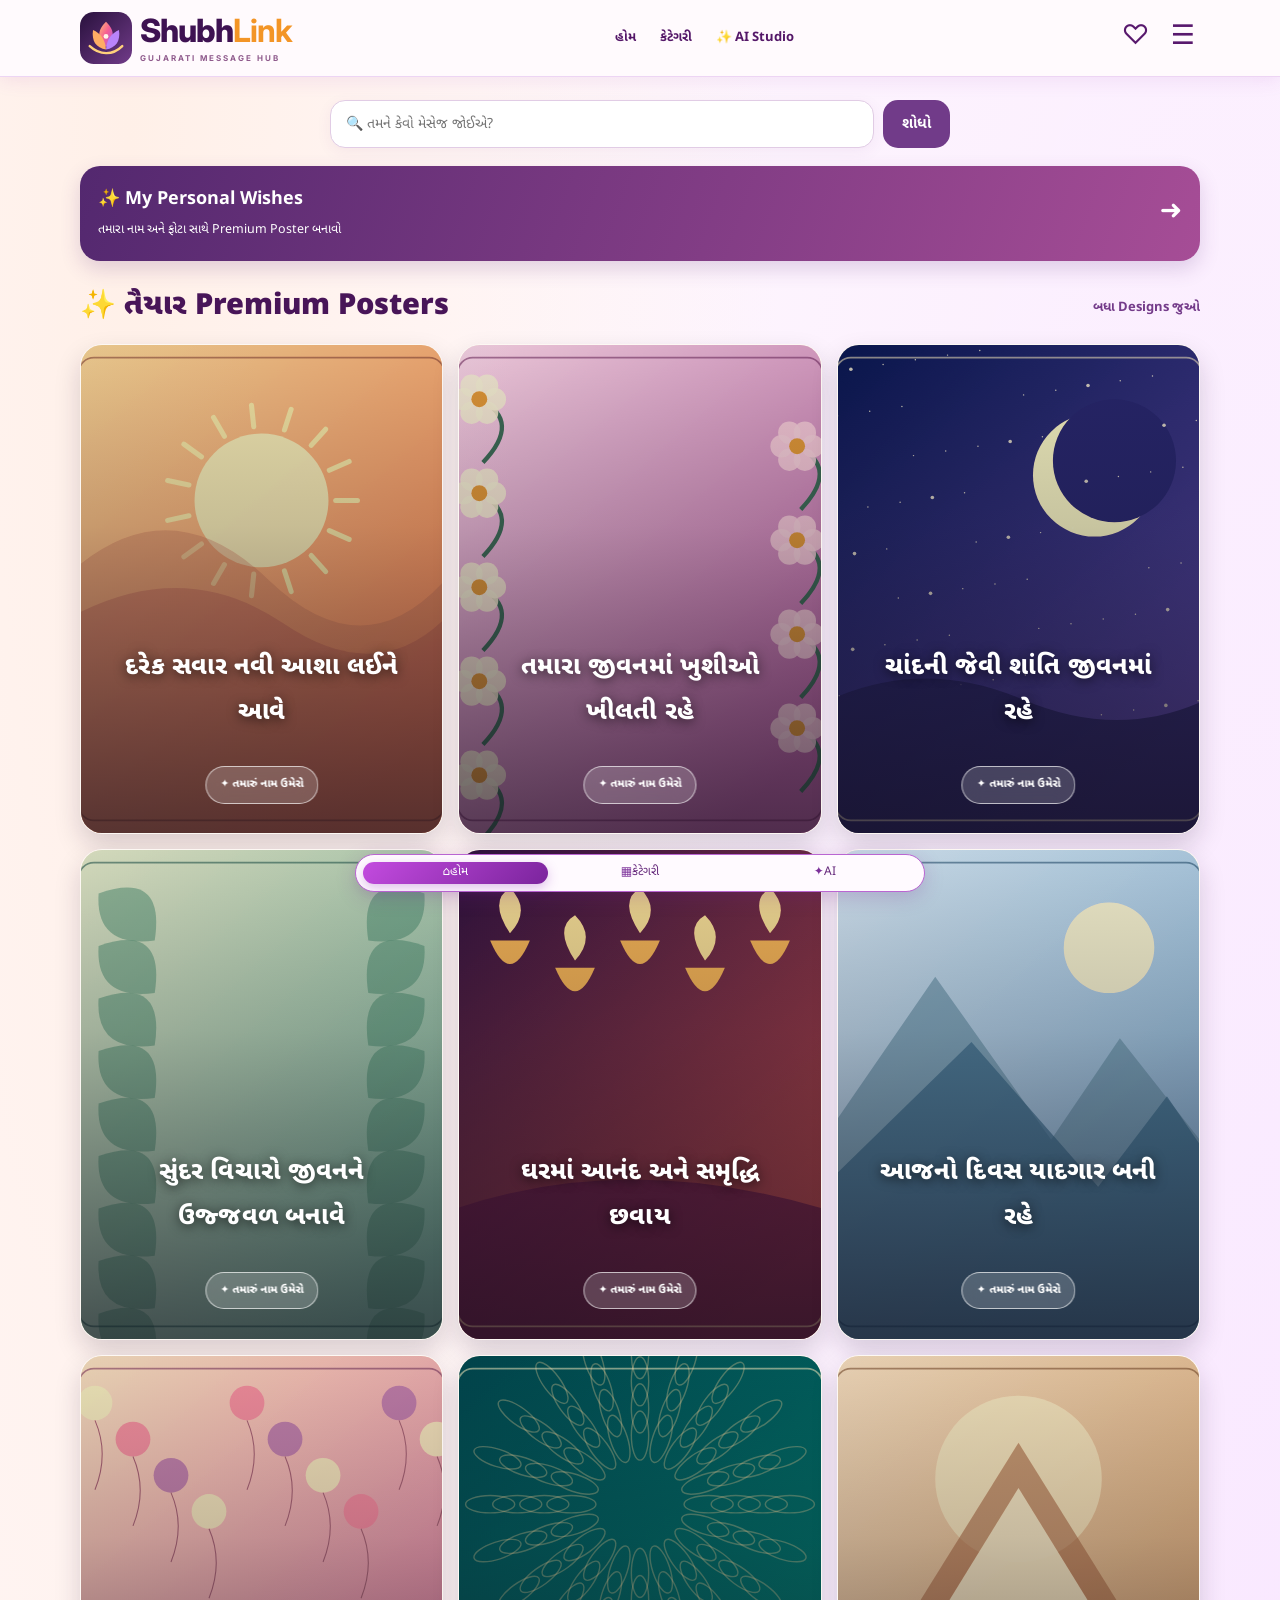
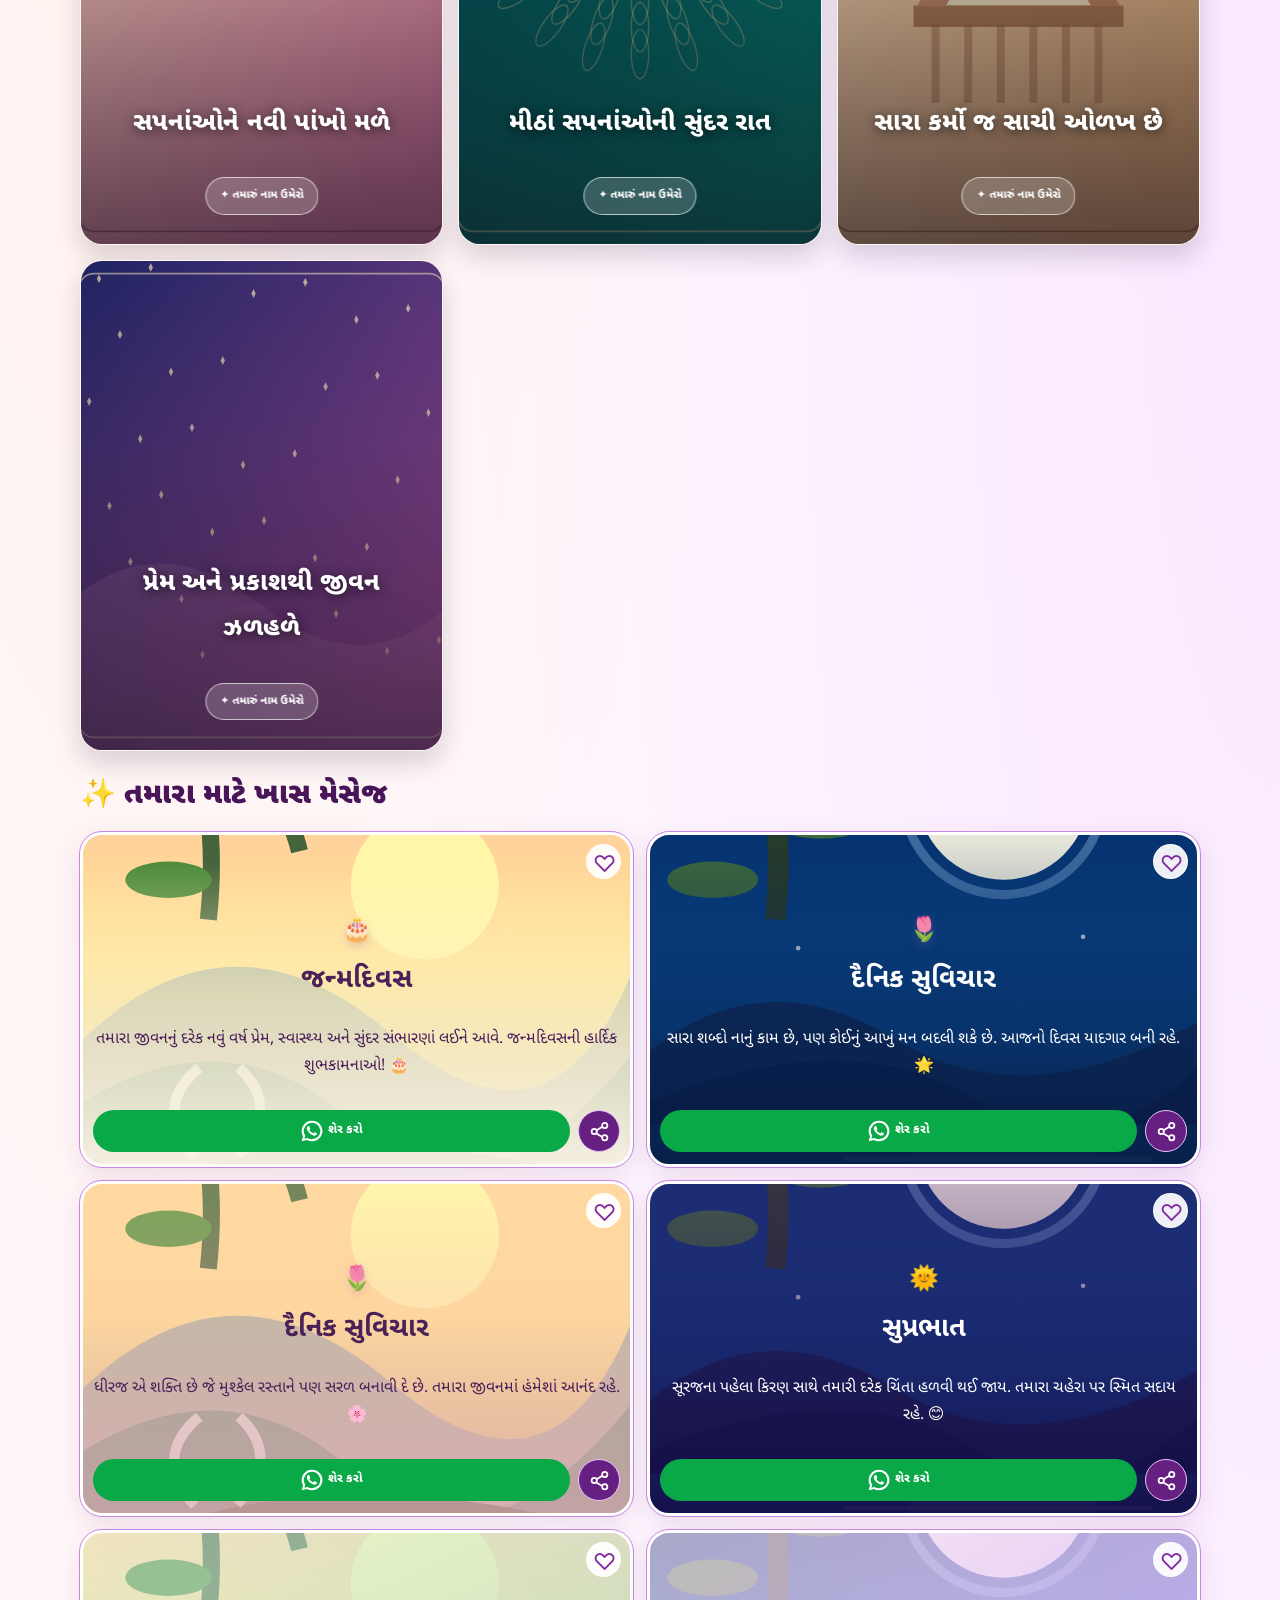
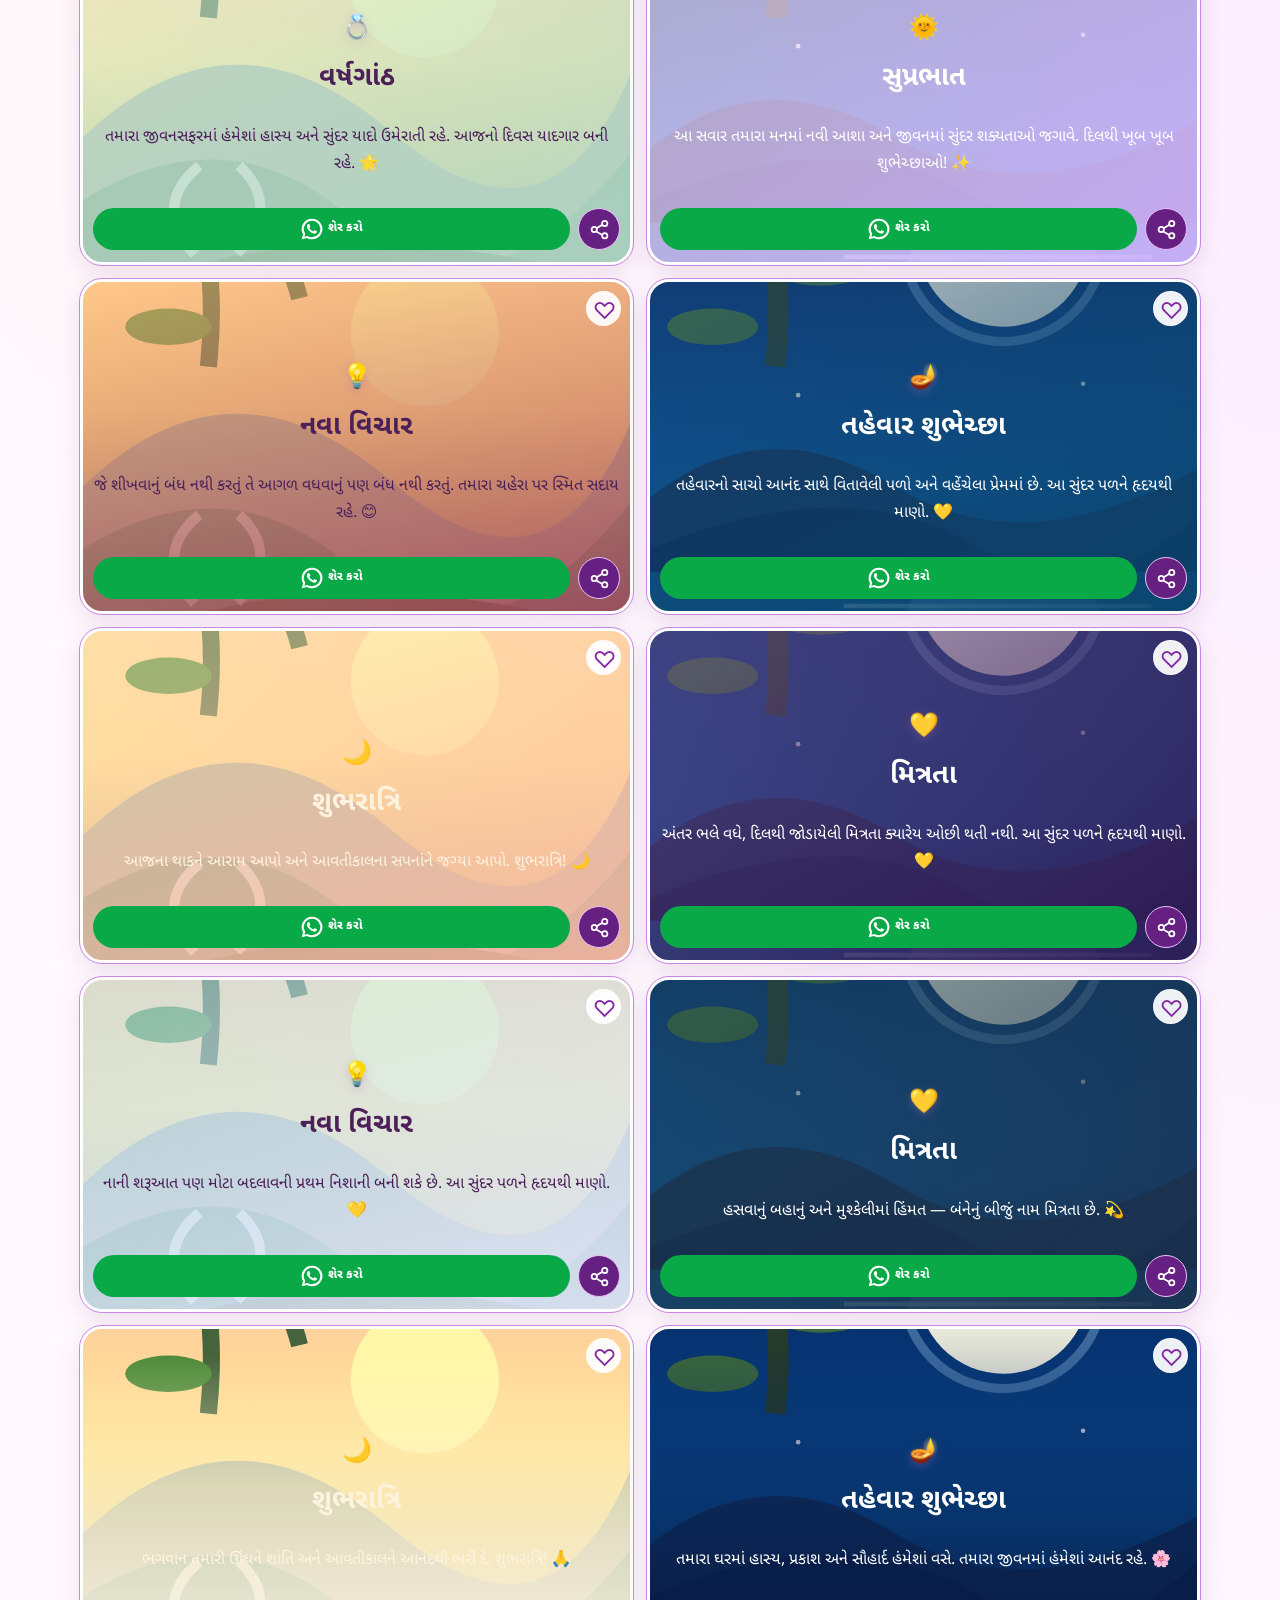
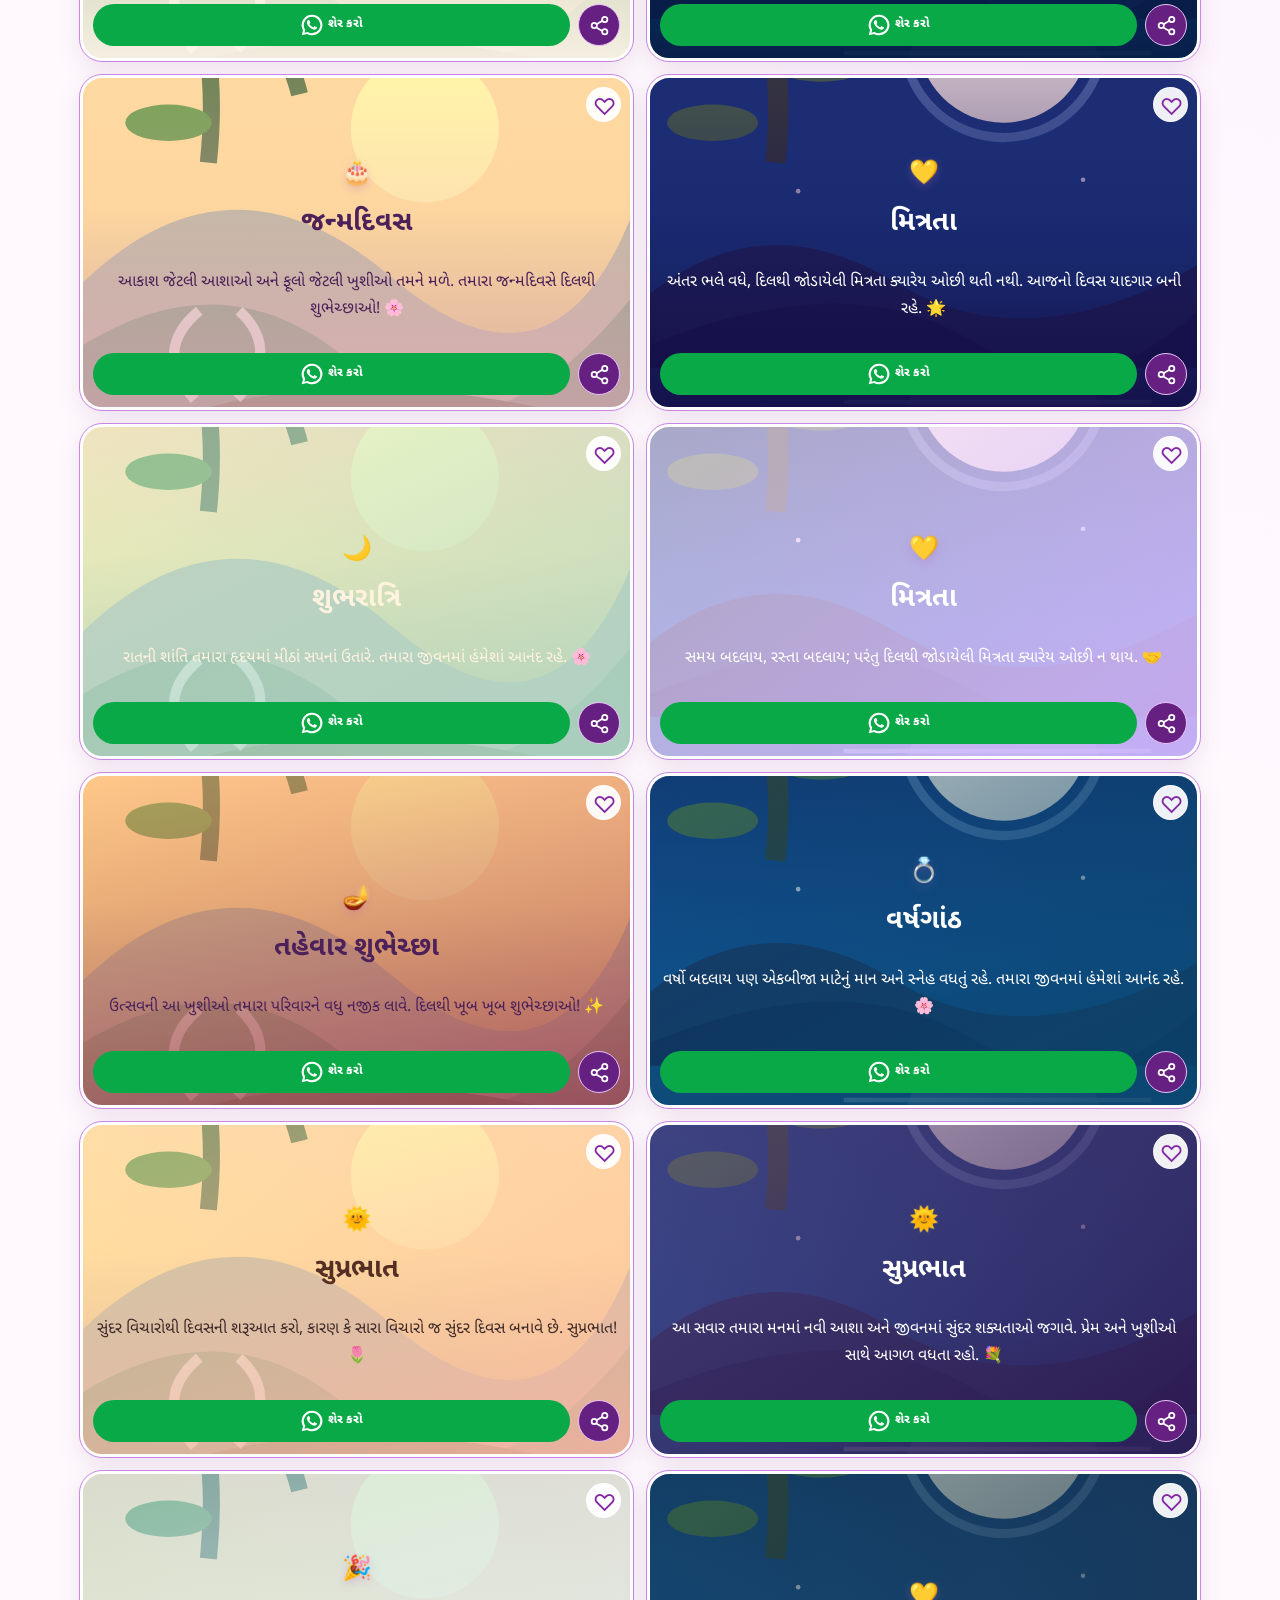
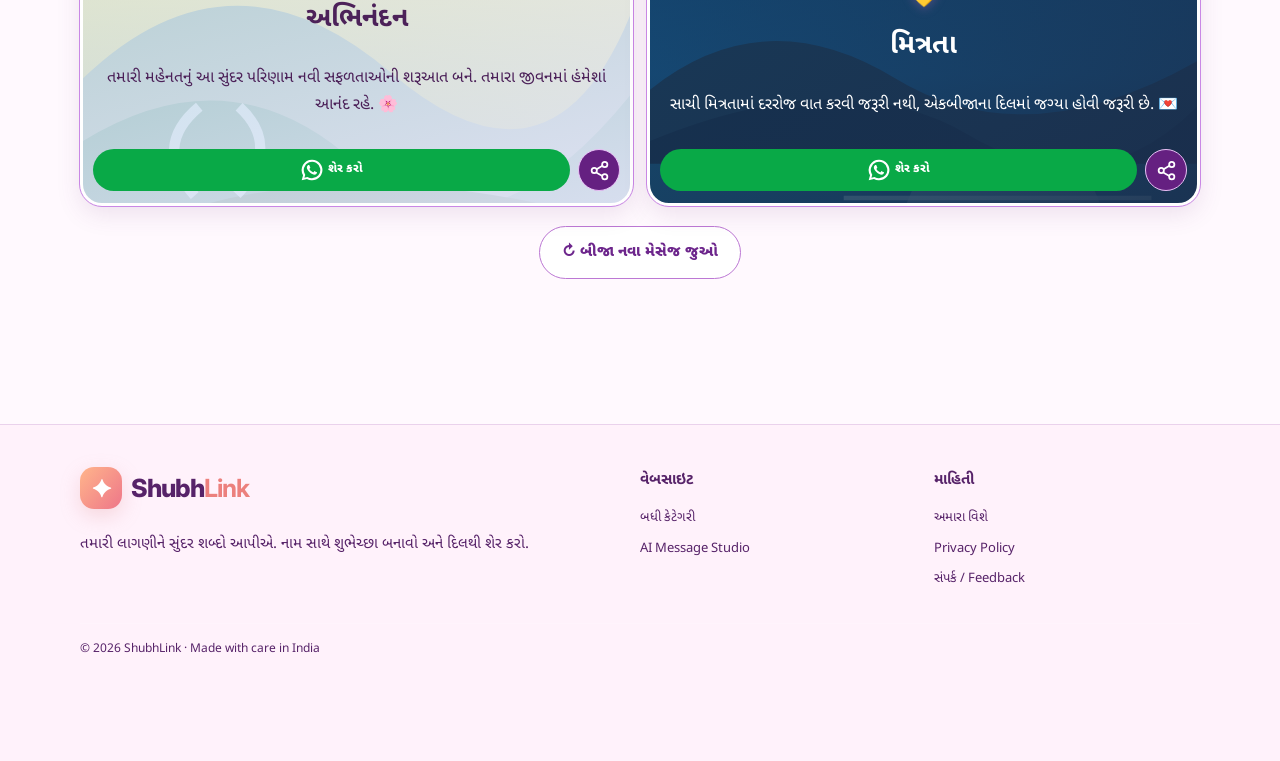
==== index.html @ ecb96e59 "Publish premium gallery and poster typography redesign" ====
<!doctype html><html lang="gu"><head><meta charset="UTF-8"><meta name="viewport" content="width=device-width,initial-scale=1"><meta name="theme-color" content="#fffaff"><meta name="description" content="ShubhLink પર ગુજરાતી Birthday Wishes, Good Morning Messages, Daily Suvichar અને Friendship Wishes તમારા નામ સાથે મફતમાં બનાવો અને WhatsApp પર શેર કરો."><link rel="icon" href="icon.svg"><link rel="stylesheet" href="site.css"><link rel="stylesheet" href="share.css"><link rel="stylesheet" href="smart.css"><link rel="preconnect" href="https://fonts.googleapis.com"><link rel="preconnect" href="https://fonts.gstatic.com" crossorigin><link href="https://fonts.googleapis.com/css2?family=Noto+Sans+Gujarati:wght@400;500;600;700;800&family=Inter:wght@400;500;600;700;800;900&display=swap" rel="stylesheet"><script async src="https://pagead2.googlesyndication.com/pagead/js/adsbygoogle.js?client=ca-pub-5145666671514627" crossorigin="anonymous"></script><link rel="canonical" href="https://shubhlink.github.io/"><meta name="robots" content="index,follow"><title>ShubhLink – WhatsApp Birthday Wishes, Good Morning & Suvichar | ગુજરાતી</title><meta name="google-site-verification" content="qSlOekyk8RHYnuVXNjIYCXaRVm3rEDSoJU6ekMGInhE" /><link rel="stylesheet" href="panchang.css"><link rel="stylesheet" href="unified.css?v=15"><link rel="manifest" href="manifest.webmanifest"><meta name="mobile-web-app-capable" content="yes"><meta name="apple-mobile-web-app-capable" content="yes"><link rel="stylesheet" href="home-search.css?v=1"><link rel="stylesheet" href="ready-posters.css?v=3"></head><body><header class="sitehead"><div class="shell headwrap"><a class="brand" href="index.html"><span class="logomark">✦</span><span>Shubh<b>Link</b></span></a><nav class="desktopnav"><a class="on" href="index.html">હોમ</a><a  href="categories.html">કેટેગરી</a><a href="ai.html">✨ AI Studio</a></nav><a class="topbutton" href="ai.html">✨ AI Studio</a></div></header><main class="reference-home">


<section class="shell home-message-search" aria-label="મેસેજ શોધો"><form action="search.html" method="get" role="search"><input name="q" type="search" required maxlength="100" aria-label="કોઈપણ વિષયનો મેસેજ શોધો" placeholder="🔍 તમને કેવો મેસેજ જોઈએ?"><button type="submit">શોધો</button></form></section>
<section class="shell" style="padding-top:18px"><a href="poster-maker.html" style="display:flex;align-items:center;justify-content:space-between;gap:12px;padding:18px;border-radius:20px;background:linear-gradient(110deg,#53286f,#a64d96);color:#fff;text-decoration:none;box-shadow:0 8px 20px #62317d30"><span><strong style="display:block;font-size:18px">✨ My Personal Wishes</strong><small>તમારા નામ અને ફોટા સાથે Premium Poster બનાવો</small></span><span style="font-size:27px">➜</span></a></section><section class="shell ready-posters"><div class="sectionhead"><h2>✨ તૈયાર Premium Posters</h2><a href="poster-maker.html">બધા Designs જુઓ</a></div><div class="ready-poster-grid" id="readyPosterGrid"></div></section><section class="shell section reference-featured"><div class="sectionhead"><h2>✨ તમારા માટે ખાસ મેસેજ</h2></div><div class="wishgrid" id="referenceCards"></div><button class="refresh-wishes" id="refreshHomeWishes" type="button">↻ બીજા નવા મેસેજ જુઓ</button></section>

<script src="name-tools.js"></script><script src="share.js?v=2"></script><script src="data.js"></script><script src="daily-loader.js?v=2"></script><script src="backend-config.js"></script><script src="vendor/astronomy.browser.min.js"></script><script src="calendar.js"></script><script src="panchang.js"></script><script src="fresh.js"></script><script src="site.js"></script><script src="calendar-ui.js"></script></main><footer class="sitefoot"><div class="shell footgrid"><div><a class="brand" href="index.html"><span class="logomark">✦</span><span>Shubh<b>Link</b></span></a><p>તમારી લાગણીને સુંદર શબ્દો આપીએ. નામ સાથે શુભેચ્છા બનાવો અને દિલથી શેર કરો.</p></div><div><h4>વેબસાઇટ</h4><a href="categories.html">બધી કેટેગરી</a><a href="ai.html">AI Message Studio</a></div><div><h4>માહિતી</h4><a href="about.html">અમારા વિશે</a><a href="privacy.html">Privacy Policy</a><a href="contact.html">સંપર્ક / Feedback</a></div></div><div class="shell copyright">© 2026 ShubhLink · Made with care in India</div></footer><nav class="mobilebottom" aria-label="મુખ્ય મેનુ"><a href="index.html"><span>⌂</span>હોમ</a><a href="categories.html"><span>▦</span>કેટેગરી</a><a href="ai.html"><span>✦</span>AI</a></nav><script src="poster-art.js?v=1"></script><script src="poster-photos.js?v=2"></script><script src="ready-posters.js?v=5"></script><script src="reference-home.js?v=16"></script><script src="pwa.js?v=2"></script></body></html>
---- site.css ----
:root{--ink:#282235;--muted:#70697a;--line:#eee5e6;--rose:#ff9b87;--purple:#322440;--bg:#fffaf8}
*{box-sizing:border-box}
html{scroll-behavior:smooth}
body{margin:0;background:var(--bg);color:var(--ink);font:15px/1.8 'Noto Sans Gujarati','Inter',system-ui,sans-serif}
a{color:inherit;text-decoration:none}button,input,textarea,select{font:inherit}button{cursor:pointer}
.shell{width:min(1120px,calc(100% - 40px));margin:0 auto}
.sitehead{background:#fff;position:sticky;top:0;z-index:20;border-bottom:1px solid var(--line);box-shadow:0 4px 20px #22132608}
.headwrap{display:flex;align-items:center;justify-content:space-between;min-height:78px;gap:24px}
.brand{display:inline-flex;align-items:center;gap:9px;font:800 25px 'Inter',sans-serif;letter-spacing:-1px}
.brand b{color:#ec807d}
.logomark{width:42px;height:42px;display:grid;place-items:center;border-radius:14px;background:linear-gradient(130deg,#ffb58b,#ee7689);color:white;font-size:24px;box-shadow:0 7px 20px #de8b8d44}
.desktopnav{display:flex;align-items:center;justify-content:center;gap:24px;flex:1}
.desktopnav a{font-size:13px;font-weight:700;color:#756b80}
.desktopnav a:hover,.desktopnav a.on{color:#dc6d73}
.topbutton{border-radius:13px;padding:11px 19px;background:#30253c;color:white;font-weight:800;font-size:13px}
.homehero{background:radial-gradient(ellipse at 83% 7%,#87538388,transparent 48%),linear-gradient(125deg,#33223f,#493150 70%,#34243e);color:white;padding:77px 0 90px}
.hero-grid{display:grid;grid-template-columns:1.15fr .85fr;gap:60px;align-items:center}
.eyebrow,.kicker{font:800 12px 'Inter',sans-serif;letter-spacing:1.4px;color:#e6a49c}
.homehero h1{font-size:clamp(34px,4.2vw,59px);line-height:1.48;margin:21px 0;font-weight:900;letter-spacing:-1px}
.homehero h1 em{color:#ffad94;font-style:normal}
.homehero p{max-width:610px;color:#f1e9f2;font-size:16px;line-height:2.15}
.heroactions{display:flex;gap:13px;flex-wrap:wrap;margin:28px 0}
.btn{display:inline-flex;align-items:center;justify-content:center;gap:13px;min-height:46px;border:1px solid transparent;border-radius:15px;padding:13px 22px;font-weight:800;text-align:center}
.btn.primary{background:linear-gradient(120deg,#ffc298,#ff8e87);color:#32233d}
.btn.outline{border-color:#e7dadd;background:#fff;color:#36263e}
.homehero .btn.outline{color:white;background:#ffffff16;border-color:#ffffff66}
.checkline{display:flex;gap:16px;flex-wrap:wrap;font-size:12px;color:#eadfea}
.herocard{background:linear-gradient(145deg,#fff9ed,#f8d4df);color:#4c3b59;border:8px solid #fff3e9;border-radius:28px;padding:32px 25px;max-width:380px;margin:auto;text-align:center;box-shadow:0 25px 70px #20132877;transform:rotate(-3deg)}
.herocard .sun{font-size:64px}.herocard h2{font-size:30px;margin:12px 0}.herocard p{color:#5b455f;font-size:15px;line-height:2}
.cardtop,.cardtag{font:800 11px 'Inter',sans-serif;letter-spacing:1.2px}
.cardtag{color:#ad7076}.floatdot{font-size:32px;color:#ffa79e}
.section{padding:65px 0}.section.compact{padding:24px 0 70px}
.sectionhead{display:flex;align-items:end;justify-content:space-between;gap:18px;margin-bottom:27px}
.sectionhead h2,.smallhero h1{font-size:clamp(24px,3vw,40px);line-height:1.6;margin:8px 0;font-weight:900}
.sectionhead p,.smallhero p{color:var(--muted);margin:0;line-height:2}
.seemore,.backlink{color:#bb5e72;font-weight:800}
.catgrid{display:grid;grid-template-columns:repeat(4,minmax(0,1fr));gap:16px}
.catbox{display:flex;flex-direction:column;position:relative;min-height:176px;padding:24px 19px;background:white;border:1px solid #f2e6e6;border-radius:21px;box-shadow:0 7px 23px #35203609;transition:transform .2s,box-shadow .2s}
.catbox:hover{transform:translateY(-4px);box-shadow:0 10px 27px #5d3b4c16}
.catbox .arrow{position:absolute;right:18px;top:16px;color:#a88a99}
.catemoji{font-size:35px;margin-bottom:13px}.catbox strong{font-size:18px}.catbox small{font-size:12px;color:var(--muted)}
.steps{display:grid;grid-template-columns:repeat(3,minmax(0,1fr));gap:18px}
.steps>div,.quoteCard,.wishitem{background:#fff;border:1px solid var(--line);border-radius:20px;padding:23px;box-shadow:0 5px 20px #32233a09}
.steps h3{font-size:18px;margin:10px 0 5px}.steps p{color:var(--muted);margin:0}
.quoteCard{background:#fff1ec;border-color:#ffe0d8;padding:35px;font-size:20px;line-height:2.1}
.lastcta{text-align:center;background:#362743;color:white;border-radius:26px;padding:46px;margin:30px auto 70px}
.lastcta h2{font-size:28px;margin:0 0 16px}
.smallhero{padding-top:42px;padding-bottom:25px}.smallhero .kicker{display:block;margin:12px 0 4px}.smallhero h1{margin:5px 0 10px}
.wishgrid{display:grid;grid-template-columns:repeat(3,minmax(0,1fr));gap:17px}
.wishitem{display:flex;flex-direction:column;min-height:245px}
.wishtag{font-size:12px;font-weight:800;color:#a35f74}
.wishitem h3{font-size:18px;line-height:1.65;margin:11px 0 7px}
.wishitem p{flex:1;color:#5e586a;font-size:13px;line-height:1.9}
.wishitem a{background:#352741;color:white;border-radius:12px;padding:11px 14px;text-align:center;font-size:13px;font-weight:800}
.filterbar{display:grid;grid-template-columns:1fr 1fr 1.2fr;gap:15px;background:white;border:1px solid var(--line);padding:20px;margin-bottom:25px;border-radius:18px}
.filterbar label,.fields label{display:flex;flex-direction:column;gap:6px;font-weight:800;font-size:13px}
.filterbar input,.filterbar select,.fields input,.fields select,.fields textarea{width:100%;background:#fff;border:1px solid #dfd6db;border-radius:11px;color:var(--ink);padding:11px 13px;outline-color:#bd7989;font-size:14px;font-weight:400}
.editorgrid{display:grid;grid-template-columns:1fr 1fr;align-items:start;gap:24px}
.editorpanel,.previewpanel{background:#fff;border:1px solid var(--line);border-radius:22px;padding:28px;box-shadow:0 8px 25px #35203609}
.editorpanel h2,.previewpanel h2{margin:0 0 21px;font-size:21px}
.fields{display:grid;grid-template-columns:1fr 1fr;gap:16px}
.fields label:has(textarea),.fields label:last-child{grid-column:1/-1}
.fields textarea{min-height:140px;resize:vertical}
.previewpanel{position:sticky;top:95px}
.previewwish{background:linear-gradient(145deg,#fff8e8,#f7d4e2);border-radius:22px;text-align:center;padding:28px 23px;color:#503c59;border:2px solid #ffe8e2}
.previewemoji{font-size:60px}.previewwish h3{font-size:23px;margin:9px 0}
.previewwish p{font-size:15px;line-height:2;white-space:pre-wrap;overflow-wrap:anywhere}
.previewdivider{padding:10px;color:#ab778e}
.previewlabel{font-size:12px;font-weight:800;letter-spacing:1px}
.previewbrand{font:800 11px 'Inter',sans-serif;letter-spacing:1px;margin-top:16px;color:#866f82}
.actiongrid{display:grid;grid-template-columns:1fr 1fr;gap:12px;margin-top:17px}
.actiongrid .btn{font-size:13px;padding:12px}
.actiongrid .whatsapp{grid-column:1/-1;background:#16a46a;color:#fff}
.feedback{color:#137c55;min-height:20px;font-size:13px}
.hint,.resultmeta{font-size:12px;color:var(--muted);margin:13px 0}
.sitefoot{background:#281f30;color:white;padding:42px 0 18px}
.footgrid{display:grid;grid-template-columns:2fr 1fr 1fr;gap:28px}
.footgrid>div{display:flex;flex-direction:column;align-items:start;gap:7px}
.footgrid h4{margin:0 0 5px}.footgrid a:not(.brand){color:#e1d4e2;font-size:13px}
.copyright{border-top:1px solid #ffffff24;margin-top:33px;padding-top:15px;font-size:12px;color:#d6cbd8}
.legal-wrap{width:min(860px,calc(100% - 36px));margin:50px auto 80px;background:#fff;border:1px solid var(--line);border-radius:22px;padding:34px;line-height:2.05}
.legal-wrap h1{font-size:34px}.legal-wrap h2{margin-top:32px;font-size:22px}.legal-wrap a{color:#a65369;text-decoration:underline}
.legal-note{padding-top:15px;border-top:1px solid var(--line)}
.empty{grid-column:1/-1;color:#7c717c;padding:20px}
.mobilebottom{display:none}
@media(max-width:900px){.hero-grid{grid-template-columns:1fr;gap:20px}.homehero{padding:54px 0}.herocard{max-width:330px}.desktopnav{gap:13px}.catgrid{grid-template-columns:repeat(2,minmax(0,1fr))}.wishgrid{grid-template-columns:repeat(2,minmax(0,1fr))}.editorgrid{grid-template-columns:1fr}.previewpanel{position:static}}
@media(max-width:620px){.shell{width:calc(100% - 30px)}.headwrap{min-height:70px}.brand{font-size:23px}.desktopnav,.topbutton{display:none}.mobilebottom{display:grid;position:fixed;bottom:0;left:0;right:0;grid-template-columns:repeat(5,1fr);background:white;border-top:1px solid var(--line);z-index:40;padding:6px 0 max(6px,env(safe-area-inset-bottom))}.mobilebottom a{text-align:center;font-size:11px;font-weight:800;color:#55485b}.mobilebottom a span{display:block;font-size:22px;line-height:1.4}.homehero{padding:38px 0 48px}.homehero h1{font-size:34px;line-height:1.5}.homehero p{font-size:14px}.heroactions{flex-direction:column;align-items:stretch}.section{padding:42px 0}.sectionhead{align-items:start;flex-direction:column}.catgrid,.wishgrid{grid-template-columns:repeat(2,minmax(0,1fr));gap:10px}.catbox{min-height:164px;padding:17px 13px}.catemoji{font-size:29px}.catbox strong{font-size:14px}.catbox small{font-size:11px}.steps{grid-template-columns:1fr}.wishitem{padding:15px}.wishitem h3{font-size:14px}.wishitem p{font-size:12px}.filterbar{grid-template-columns:1fr 1fr;gap:10px;padding:13px}.filterbar .searchlabel{grid-column:1/-1}.fields{grid-template-columns:1fr}.editorpanel,.previewpanel{padding:19px}.actiongrid{grid-template-columns:1fr 1fr}.sitefoot{padding-bottom:85px}.footgrid{grid-template-columns:1fr 1fr}.footgrid>div:first-child{grid-column:1/-1}.legal-wrap{padding:22px;margin:24px auto 100px}.smallhero{padding-top:29px}}
@media(max-width:370px){.catgrid,.wishgrid{grid-template-columns:1fr}.heroactions{gap:8px}}

/* ShubhLink professional experience: category identities, clear purpose and WhatsApp sharing */
.hero-purpose{display:flex;gap:8px;flex-wrap:wrap;margin:17px 0 8px}
.hero-purpose span{display:inline-flex;align-items:center;border:1px solid #ffffff50;border-radius:999px;background:#ffffff15;padding:5px 12px;color:#fff;font-size:12px;font-weight:800}
.homehero p strong{color:#fff}
.catbox{overflow:hidden;isolation:isolate;border:1px solid var(--cat-line,#eedee5);background:linear-gradient(145deg,var(--cat-bg,#fff6f2),#fff 92%);box-shadow:0 8px 22px #382c3710}
.catbox::before{content:'';position:absolute;right:-31px;bottom:-44px;width:116px;height:116px;border-radius:50%;background:var(--cat-accent,#f9c8c9);opacity:.32;z-index:-1}
.catbox .arrow{background:#ffffffb8;color:var(--cat-color,#a85870);padding:2px 10px;border-radius:999px}
.catbox .catemoji{display:grid;place-items:center;width:63px;height:63px;border-radius:20px;background:var(--cat-accent,#ffe2e0);font-size:34px;box-shadow:inset 0 0 0 1px #ffffff8e}
.catbox strong{font-size:19px;line-height:1.5}
.catbox small{font-size:12px;color:#594d61;margin-top:5px}
.catgo{display:block;margin-top:auto;padding-top:15px;font-size:12px;color:var(--cat-color,#a85870);font-weight:900}
.catbox:hover{transform:translateY(-5px);border-color:var(--cat-color,#e9a5a0);box-shadow:0 13px 35px #382c371b}
.cat-birthday{--cat-bg:#fff0f4;--cat-accent:#ffd0e0;--cat-color:#c54479;--cat-line:#f7cddd}
.cat-morning{--cat-bg:#fff8db;--cat-accent:#ffe8a5;--cat-color:#a36b13;--cat-line:#f2dfac}
.cat-suvichar{--cat-bg:#f3edff;--cat-accent:#e0d3ff;--cat-color:#7855b4;--cat-line:#dbccfa}
.cat-newthought{--cat-bg:#eafff8;--cat-accent:#bdf2e4;--cat-color:#267f67;--cat-line:#bfe7d9}
.cat-night{--cat-bg:#e9f0ff;--cat-accent:#c7d8ff;--cat-color:#395aaf;--cat-line:#cad8f5}
.cat-festival{--cat-bg:#fff0e3;--cat-accent:#ffd7b7;--cat-color:#b9632b;--cat-line:#f4d4bf}
.cat-friendship{--cat-bg:#fff6dd;--cat-accent:#ffe3a6;--cat-color:#ad7512;--cat-line:#f5dfae}
.cat-anniversary{--cat-bg:#fff0f9;--cat-accent:#f8cbeb;--cat-color:#ac3e8a;--cat-line:#f2c9e3}
.cat-congrats{--cat-bg:#e9fbf3;--cat-accent:#bdebd4;--cat-color:#248455;--cat-line:#bde4cf}
.cat-afternoon{--cat-bg:#edfbff;--cat-accent:#c6efff;--cat-color:#247a9d;--cat-line:#c5e7f2}
.wish-actions{display:flex;gap:9px;flex-wrap:wrap;margin-top:auto}
.wish-actions a{display:inline-flex;align-items:center;justify-content:center;gap:7px;flex:1;min-width:126px;border-radius:11px;padding:10px 8px;font-size:12px;font-weight:800;text-align:center;line-height:1.35}
.wish-actions .wish-edit{background:#392d44;color:white}
.wish-actions .wish-whatsapp{background:#087c4e;color:white}
.wa-icon{width:23px;height:23px;flex:none;vertical-align:middle}
.btn.whatsapp{display:flex;width:100%;background:#118450;color:#fff;font-weight:900;align-items:center;justify-content:center;border-color:#118450}
.btn.whatsapp:hover,.wish-whatsapp:hover{background:#08663e}
@media(max-width:620px){.homehero{padding-top:27px}.homehero h1{font-size:31px;line-height:1.42}.homehero p{font-size:14px;line-height:1.85}.hero-purpose{margin-top:4px}.catbox{min-height:196px}.catbox .catemoji{width:51px;height:51px;font-size:29px}.catbox strong{font-size:15px}.catgo{font-size:11px}.wish-actions a{min-width:100%;font-size:12px}}


@media(max-width:600px){.mobilebottom a{font-size:10px}.mobilebottom a span{font-size:20px}.desktopnav a{white-space:nowrap}}
---- share.css ----
/* Single premium share preview used site-wide */
html.sh-share-open,html.sh-share-open body{overflow:hidden}
.sh-share-backdrop[hidden]{display:none!important}
.sh-share-backdrop{position:fixed;z-index:9999;inset:0;background:#160d28b9;display:flex;align-items:end;justify-content:center;padding:14px;backdrop-filter:blur(9px);-webkit-backdrop-filter:blur(9px)}
.sh-share-dialog{width:min(490px,100%);max-height:min(91dvh,850px);overflow:auto;overscroll-behavior:contain;background:#fdfafd;border:1px solid #ebdfeb;border-radius:26px 26px 22px 22px;box-shadow:0 35px 90px #0a0a2099;padding:19px 19px 22px;animation:sh-share-rise .22s ease-out}
@keyframes sh-share-rise{from{transform:translateY(18px);opacity:.65}to{transform:translateY(0);opacity:1}}
.sh-share-top{display:flex;justify-content:space-between;align-items:center;gap:14px;margin-bottom:6px}
.sh-share-brand{display:flex;align-items:center;gap:9px;color:#43324c;font:900 19px 'Inter',system-ui,sans-serif}
.sh-share-symbol{display:grid;place-items:center;width:34px;height:34px;background:linear-gradient(135deg,#ffbe8e,#ea76a1);color:white;border-radius:11px}
.sh-share-close{border:0;background:#f1e9f2;border-radius:50%;width:38px;height:38px;font-size:26px;color:#513a57;line-height:1}
.sh-share-heading{font-size:20px;line-height:1.4;margin:9px 0 14px;font-weight:900}
.sh-share-card{border-radius:19px;border:1px solid #ebdce8;background:radial-gradient(ellipse at top right,#fee3c7aa,transparent 61%),linear-gradient(145deg,#fff,#fff4fb);padding:19px 16px;box-shadow:0 8px 25px #51384d0b}
.sh-share-title{display:block;font-size:18px;line-height:1.55;color:#3d2a4a}
.sh-share-body{white-space:pre-wrap;overflow-wrap:anywhere;font-size:15px;line-height:1.9;margin:8px 0 0;color:#3f3344;max-height:180px;overflow:auto}
.sh-share-fields{display:grid;grid-template-columns:1fr 1fr;gap:10px;margin:16px 0}
.sh-share-field{display:block;font-size:12px;font-weight:850;color:#6f5874}
.sh-share-field span{display:block;margin-bottom:6px}
.sh-share-field input{width:100%;background:white;border:1px solid #e7d8e6;border-radius:12px;padding:11px 12px;font-size:15px;min-height:45px;color:#32283a;outline:none}
.sh-share-field input:focus{border-color:#b27fc0;box-shadow:0 0 0 3px #c99ad323}
.sh-share-caption{font-size:11px;color:#84718a;font-weight:850}
.sh-share-final-preview{border-radius:13px;border:1px solid #ddede1;background:#eefaf0;color:#254638;white-space:pre-wrap;overflow-wrap:anywhere;max-height:145px;overflow-y:auto;padding:13px 14px;margin:6px 0 15px;font-size:13px;line-height:1.7}
.sh-share-send{width:100%;min-height:53px;display:flex;align-items:center;justify-content:center;gap:12px;border:0;border-radius:14px;background:linear-gradient(110deg,#087c52,#18ac74);color:white;font-weight:900;font-size:16px;box-shadow:0 8px 20px #0d7d5250}
.sh-share-send:hover{filter:brightness(1.05)}
@media(min-width:700px){.sh-share-backdrop{align-items:center}.sh-share-dialog{border-radius:26px}}
@media(max-width:410px){.sh-share-dialog{padding:15px}.sh-share-fields{grid-template-columns:1fr}.sh-share-body{font-size:14px;max-height:150px}}
---- smart.css ----
/* ShubhLink daily calendar and search styles */
.smart-section{padding:24px 0 36px}
.smart-topline{display:flex;align-items:center;justify-content:space-between;gap:12px;flex-wrap:wrap;margin-bottom:15px}
.smart-topline h2{margin:0;font-size:clamp(21px,3vw,27px);line-height:1.4}
.smart-topline p{margin:3px 0 0;color:#776d7b;font-size:13px}
.smart-date{padding:7px 13px;border:1px solid #eadfe9;border-radius:999px;color:#62445f;background:#fff;font-weight:750;font-size:13px}
.smart-featuregrid{display:grid;grid-template-columns:repeat(2,minmax(0,1fr));gap:16px;margin:12px 0 24px}
.smart-feature{display:flex;align-items:flex-start;gap:14px;padding:22px 20px;border-radius:21px;background:#fff;border:1px solid #ebe1e9;box-shadow:0 9px 25px #281d2510;min-width:0}
.smart-feature.is-featured{background:linear-gradient(125deg,#fff6d8,#ffe8df);border-color:#f9dac8}
.sf-emoji{font-size:35px;line-height:1.25;background:#fff9;border-radius:15px;padding:10px}
.smart-feature small{color:#93545e;font-weight:900;font-size:11px}
.smart-feature h3{font-size:21px;margin:4px 0}
.smart-feature p{font-size:13px;color:#655e6c;line-height:1.7;margin:0 0 8px}
.sf-link{font-size:12px;font-weight:800;color:#60439b}
.smart-calendargrid{display:grid;grid-template-columns:1.25fr .75fr;align-items:start;gap:17px}
.smart-panel{background:#fff;border:1px solid #ece1e6;border-radius:20px;padding:20px;box-shadow:0 8px 23px #241b250b}
.smart-panel h3{font-size:18px;margin:0 0 11px}
.smart-events{display:grid;grid-template-columns:repeat(2,minmax(0,1fr));gap:8px}
.upcoming-event{display:grid;grid-template-columns:72px 30px minmax(0,1fr);align-items:center;gap:8px;border:1px solid #f0e6ed;border-radius:12px;padding:11px;background:#fffafc}
.upcoming-event:hover{background:#f8f2ff}
.event-day{font-size:11px;color:#8a587b;font-weight:900}
.event-icon{font-size:20px}
.upcoming-event strong{font-size:13px;line-height:1.4}
.upcoming-event small{grid-column:3;color:#8d8491;font-size:10px;margin-top:-7px}
.calendar-head{display:flex;justify-content:space-between;align-items:center;gap:8px;margin-bottom:15px}
.calendar-head h3{margin:0}
.calendar-nav{display:flex;gap:5px;align-items:center}
.calendar-nav button{background:#f4eef7;border:0;border-radius:9px;padding:6px 9px;font-weight:800;color:#583c66}
.calendar-grid{display:grid;grid-template-columns:repeat(7,minmax(0,1fr));gap:3px;text-align:center}
.cal-weekday{color:#998b97;font-size:10px;font-weight:800;padding:7px 0}
.cal-day{background:#fff;border:1px solid transparent;border-radius:10px;min-height:40px;color:#413344;font-weight:700;font-size:12px}
.cal-day:hover{border-color:#dcc5da}
.cal-day.today{background:#453356;color:#fff}
.cal-day.has-event{background:#fff0df;border-color:#eec8a7;color:#6b3d2c;box-shadow:inset 0 -4px #d9906b}
.cal-day.today.has-event{background:#453356;color:#fff}
.calendar-hint{font-size:11px;color:#847789;line-height:1.7;margin:10px 0 0}
.smart-search-banner{padding:20px 24px;background:#f6eeff;border:1px solid #e9dcef;border-radius:20px;margin:0 0 25px}
.smart-search-banner h2{font-size:20px;margin:0 0 6px}
.smart-search-banner p{font-size:13px;margin:0 0 12px;color:#766878}
.smart-search-row{display:flex;gap:8px;align-items:center}
.smart-search-row input{min-width:0;flex:1;min-height:47px;padding:10px 14px;border:1px solid #d8cede;border-radius:12px;background:white}
.smart-search-row button{min-height:47px;white-space:nowrap;border:0;border-radius:12px;background:#4e355c;color:#fff;font-weight:850;padding:10px 19px}
.search-shell{width:min(1120px,calc(100% - 40px));margin:22px auto 110px}
.search-hero{border-radius:23px;padding:28px;background:linear-gradient(110deg,#31233f,#644768);color:#fff;margin:16px 0}
.search-hero h1{font-size:clamp(24px,3vw,36px);margin:0 0 8px}
.search-hero p{margin:0;color:#f4e6f1}
.searchbar-pro{display:flex;gap:10px;align-items:center;background:#fff;border:1px solid #e7dbe9;padding:8px;border-radius:16px}
.searchbar-pro input{min-width:0;flex:1;border:0;outline:0;min-height:40px;padding:8px 10px;font-size:16px}
.searchbar-pro button{border:0;background:#3e294c;color:#fff;border-radius:11px;padding:11px 18px;min-height:43px;font-weight:850}
.search-meta{font-size:12px;color:#7c6a7e;margin:11px 0}
.search-controls{display:flex;gap:9px;align-items:center;justify-content:space-between;flex-wrap:wrap;margin:12px 0}
.search-controls label{font-size:12px;font-weight:850;color:#6e5872}
.search-controls select{padding:9px 13px;border:1px solid #e4d9e6;border-radius:11px;background:#fff;min-height:42px}
.search-chips{display:flex;gap:8px;overflow:auto;padding:4px 0 12px;scrollbar-width:thin}
.search-chip{border:1px solid #e9dbe6;background:#fff;color:#655366;border-radius:999px;padding:8px 13px;font-size:12px;white-space:nowrap;font-weight:850}
.search-chip:hover{background:#f4eaf8}
.search-results{display:grid;grid-template-columns:repeat(2,minmax(0,1fr));gap:13px}
.search-message{padding:17px;border-radius:17px;border:1px solid #eee2eb;background:#fff;min-width:0;overflow-wrap:anywhere;box-shadow:0 4px 12px #21132808}
.search-message .s-label{font-size:11px;color:#b05a81;font-weight:850}
.search-message h3{font-size:16px;margin:5px 0 8px;line-height:1.5}
.search-message p{font-size:13px;line-height:1.9;white-space:pre-wrap;min-height:73px;color:#574d5d}
.search-actions{display:flex;gap:7px;flex-wrap:wrap;margin-top:8px}
.search-actions a,.search-actions button{background:#f4eef8;border:0;border-radius:10px;padding:9px 12px;font-size:12px;font-weight:800;color:#4f3761}
.search-actions a:last-child{background:#e8f7e8;color:#246939}
.search-more{display:block;margin:20px auto;border:1px solid #d7cadb;border-radius:12px;padding:12px 25px;font-weight:850;background:white;color:#483756}
.search-create{margin:22px 0;background:#fff;border:1px solid #e4d4e7;border-radius:22px;padding:23px;box-shadow:0 4px 16px #281b280b}
.search-create h2{font-size:21px;margin:0 0 6px}
.search-create p{margin:0 0 14px;color:#75667b;font-size:13px}
.search-create-grid{display:grid;grid-template-columns:2fr 1fr 1fr;gap:10px;margin-bottom:12px}
.search-create label{font-size:12px;font-weight:800;color:#624d68}
.search-create input,.search-create select,.search-create textarea{display:block;margin-top:7px;width:100%;padding:12px 13px;border:1px solid #e1d5e4;border-radius:11px;min-height:44px;max-width:100%;font:inherit}
.search-create textarea{min-height:110px;resize:vertical}
.search-create button{border:0;border-radius:12px;background:#533862;color:white;min-height:45px;padding:11px 17px;font-weight:850}
.search-create button:disabled{opacity:.5}
.search-compose-outputs{display:grid;gap:10px;margin-top:15px}
.search-compose-msg{border:1px solid #e5d7e7;background:#fcf9fd;border-radius:15px;padding:14px}
.search-compose-msg p{white-space:pre-wrap;overflow-wrap:anywhere;font-size:14px;margin:0 0 10px;color:#453647}
.search-compose-msg a,.search-compose-msg button{display:inline-flex;border:0;border-radius:9px;background:#eaddf2;color:#452955;padding:9px 12px;font-size:12px;font-weight:850}
.search-disclosure{color:#836f8a;font-size:11px!important;margin:9px 0!important}
@media(max-width:800px){.smart-calendargrid{grid-template-columns:1fr}.smart-events{grid-template-columns:repeat(2,minmax(0,1fr))}}
@media(max-width:620px){
.smart-featuregrid{grid-template-columns:1fr;gap:9px}.smart-feature{padding:17px}
.smart-calendargrid{gap:12px}.smart-events{grid-template-columns:1fr}
.smart-panel{padding:15px}.smart-section{padding:14px 0 22px}
.smart-topline h2{font-size:20px}
.smart-search-banner{padding:16px}
.smart-search-row input{font-size:14px}
.smart-search-row button{padding:10px 14px}
.search-shell{width:calc(100% - 26px);margin:12px auto 96px}
.search-hero{padding:19px}
.search-hero h1{font-size:24px}
.search-results{grid-template-columns:1fr}
.search-create{padding:16px}
.search-create-grid{grid-template-columns:1fr}
.search-controls{align-items:stretch}
}

/* Content-first 2026 refresh */
.ai-spotlight{display:flex;align-items:center;justify-content:space-between;gap:20px;background:linear-gradient(115deg,#35263f,#6a4967);color:#fff;border-radius:23px;padding:27px 31px;margin:5px auto 24px;box-shadow:0 9px 28px #3c293e20}
.ai-spotlight span{color:#efb6d0;font-size:11px;font-weight:900;letter-spacing:1px}
.ai-spotlight h2{font-size:clamp(21px,3vw,29px);margin:6px 0;color:white}
.ai-spotlight .btn{background:#fff;color:#533757;border:0;white-space:nowrap;box-shadow:none}
.ai-spotlight .btn:hover{background:#fff0f8}
.smart-topline{margin-bottom:10px}
.smart-topline h2{font-size:clamp(19px,3vw,25px)}
.smart-featuregrid{margin-top:10px;margin-bottom:20px}
.smart-feature{min-height:160px}
.sf-emoji{font-size:27px}
.smart-feature h3{font-size:19px}
.smart-feature p{font-size:14px;line-height:1.85;color:#4e4454}
.smart-search-banner{margin-bottom:18px;padding:16px 19px}
.smart-search-banner h2{font-size:19px}
.smallhero.shell{padding-top:22px;padding-bottom:10px}
.smallhero.shell h1{margin:1px 0;font-size:clamp(23px,3vw,32px)}
.smallhero.shell+.section.compact{padding-top:16px}
.slim-search .search-hero{padding:23px 26px;background:linear-gradient(125deg,#33233e,#744d6e);margin:0 0 16px}
.slim-search .search-hero h1{font-size:clamp(25px,3.1vw,36px);margin:5px 0 15px}
.slim-search .search-hero .kicker{color:#f3c5ca}
.search-ai-link{display:inline-flex;gap:8px;align-items:center;padding:10px 15px;border-radius:11px;background:#fff;color:#573860;font-weight:900;font-size:13px;box-shadow:0 6px 18px #24172e22}
.search-ai-link:hover{background:#fff0f9}
.search-ai-link span{opacity:.7}
.slim-search .searchbar-pro{margin-bottom:5px}
.slim-search .search-results{gap:13px}
.slim-search .search-message{position:relative;border:1px solid #eae0e9;border-radius:19px;padding:20px 19px;background:linear-gradient(160deg,#fff 0%,#fffbff 100%);box-shadow:0 6px 18px #35223e0b}
.slim-search .search-message:nth-child(3n+2){background:linear-gradient(145deg,#fffefa 0%,#fff7f2 100%)}
.slim-search .search-message:nth-child(3n+3){background:linear-gradient(145deg,#fff 0%,#f8faff 100%)}
.slim-search .search-message h3{margin:9px 0 11px;font-size:17px;line-height:1.5;color:#372a42}
.slim-search .search-message p{min-height:85px;margin:0 0 14px;font-size:15px;line-height:1.9;color:#4f4257}
.slim-search .search-message .s-label{font-size:11px}
.slim-search .search-actions a,.slim-search .search-actions button{border:0;cursor:pointer;font:800 12px 'Noto Sans Gujarati',system-ui,sans-serif}
.slim-search .search-actions a:first-child{background:#ede1f3;color:#563563}
.slim-search .search-actions a:nth-child(2){background:#e4f6e6;color:#276c40}
.slim-search .search-actions button{background:#f1edf3;color:#69566c}
.slim-search .search-more{background:#503660;color:white;border:0;box-shadow:0 5px 15px #4a345028;cursor:pointer;margin:19px auto 15px}
@media(max-width:700px){.ai-spotlight{margin:0 auto 18px;padding:22px;flex-direction:column;align-items:flex-start;gap:12px}.ai-spotlight .btn{width:100%;text-align:center}.smart-feature{min-height:0}.slim-search .search-hero{padding:22px 18px}.slim-search .search-message{padding:17px}.slim-search .search-message p{font-size:14px;min-height:0}.slim-search .search-ai-link{font-size:12px}.smart-topline .smart-date{font-size:11px;padding:7px 10px}.smart-topline{gap:7px}}
---- panchang.css ----
/* ShubhLink Gujarati Panchang — jewel & parchment calendar */
.gujarati-panchang{position:relative;overflow:hidden;background:linear-gradient(156deg,#fffdfa,#fff8f8 60%,#fff9f2);border:1px solid #e6d2e1;border-radius:27px;padding:23px;box-shadow:0 20px 45px #30204418}
.gujarati-panchang::before{content:"";position:absolute;right:-45px;top:-55px;width:170px;height:170px;background:radial-gradient(circle,#f9cba858,transparent 67%);pointer-events:none}
.gujarati-panchang .calendar-head{position:relative;align-items:start;gap:9px;flex-wrap:wrap;margin:0 0 10px}
.gujarati-panchang .calendar-head h3{font-weight:900;font-size:clamp(21px,3vw,26px);margin:0;color:#34233f}
.cal-lunar-heading{font-size:12px;color:#8b5477;font-weight:850;margin:2px 0 0;line-height:1.5}
.gujarati-panchang .calendar-nav{gap:5px}
.gujarati-panchang .calendar-nav button{color:#603d6b;border:1px solid #ece0e9;background:#fff;box-shadow:0 3px 8px #37284012;min-width:36px;min-height:36px}
.gujarati-panchang .calendar-nav button#thisMonth{background:#39274c;border-color:#39274c;color:#fff}
.cal-city-row{display:flex;align-items:center;justify-content:space-between;gap:9px;margin-bottom:15px;padding:8px 11px;border-radius:12px;background:#f9eff8;color:#6d4672;font-weight:850;font-size:11px}
.cal-city-row label{display:inline-flex;align-items:center;gap:6px;white-space:nowrap;font-size:11px}
.cal-city-row select{max-width:128px;background:#fff;border:1px solid #dfcfdf;border-radius:8px;min-height:34px;color:#4d3555;font-size:12px;padding:6px 4px;font-weight:750}
.gujarati-panchang .calendar-grid{column-gap:4px;row-gap:6px;text-align:center}
.gujarati-panchang .cal-weekday{font-weight:900;color:#9b7485;font-size:11px;padding:7px 0}
.gujarati-panchang .cal-empty{min-height:63px}
.gujarati-panchang .cal-day{position:relative;display:flex;flex-direction:column;justify-content:center;align-items:center;gap:3px;border:1px solid #f2e9ef;background:#fff;border-radius:12px;padding:6px 1px;min-width:0;min-height:68px;box-shadow:0 2px 6px #3d2a3510;transition:transform .14s,box-shadow .14s,border-color .14s;color:#47334c}
.gujarati-panchang .cal-day:hover,.gujarati-panchang .cal-day:focus-visible{border-color:#c28ac7;transform:translateY(-2px);box-shadow:0 5px 10px #3c2b4b20;outline:none}
.gujarati-panchang .cal-number{font:900 17px/1.2 'Noto Sans Gujarati','Inter',sans-serif;letter-spacing:-.5px}
.gujarati-panchang .cal-tithi{font:800 10px/1.3 'Noto Sans Gujarati','Inter',sans-serif;color:#7b6480;white-space:nowrap;max-width:100%;overflow:hidden;text-overflow:ellipsis;letter-spacing:-.15px}
.gujarati-panchang .cal-day.today{background:#3f2959;border-color:#3f2959;color:#fff;box-shadow:0 4px 12px #482d603b}
.gujarati-panchang .cal-day.today .cal-number,.gujarati-panchang .cal-day.today .cal-tithi{color:#fff}
.gujarati-panchang .cal-day.has-event{background:#fff0dc;border-color:#f1cfa3}
.gujarati-panchang .cal-day.has-event .cal-number{color:#764526}
.gujarati-panchang .cal-day.today.has-event{background:#4a295b;border-color:#4a295b}
.gujarati-panchang .cal-day.today.has-event .cal-number{color:#fff}
.gujarati-panchang .cal-day.moon-day:not(.today){border-color:#d8c0ec;background:#f9f2ff}
.gujarati-panchang .cal-day.has-event.moon-day:not(.today){background:#fff0dc}
.gujarati-panchang .cal-event-dot{position:absolute;top:2px;right:5px;color:#d97563;font-size:17px;line-height:.8}
.gujarati-panchang .cal-day.today .cal-event-dot{color:#ffdd9a}
.gujarati-panchang .cal-day.selected{outline:2px solid #b26e9c;outline-offset:1px;box-shadow:0 4px 13px #6a3d6734}
.gujarati-panchang .calendar-hint{font-size:11px;line-height:1.65;margin:12px 0 14px;color:#776575}
.cal-day-detail{border-radius:17px;border:1px solid #e8d9e8;background:linear-gradient(136deg,#fff,#fcf8ff);padding:17px;box-shadow:inset 0 1px #fff}
.cal-detail-top{display:flex;align-items:center;gap:12px;padding-bottom:13px;border-bottom:1px solid #f0e6ed}
.cal-moonicon{display:grid;place-items:center;width:43px;height:43px;flex:none;border-radius:13px;background:#f3e9f8;font-size:23px}
.cal-detail-heading strong{display:block;color:#382541;font-size:17px;font-weight:900;line-height:1.55}
.cal-detail-heading small{display:block;color:#87738b;font-size:12px}
.cal-facts{display:grid;grid-template-columns:repeat(2,minmax(0,1fr));gap:10px;margin:13px 0}
.cal-fact{border-radius:11px;background:#faf5fb;padding:9px 10px;min-width:0;display:flex;flex-direction:column;gap:3px}
.cal-fact small{font-size:10px;color:#937c94;font-weight:750}
.cal-fact strong{font-size:13px;color:#49384c;font-weight:850;overflow-wrap:anywhere}
.cal-festival-info{border-radius:11px;background:#fff4df;border:1px solid #f1d6ac;padding:12px;display:grid;gap:7px;color:#775128}
.cal-festival-info strong{font-size:13px}
.cal-event-link{font-size:12px;text-decoration:none;color:#6d4273;font-weight:900}
.cal-method{color:#8a7d8e;font-size:10px;line-height:1.65;margin:11px 0 0}
.cal-notice{font-size:12px;color:#8d5e66}
@media(max-width:720px){
 .gujarati-panchang{padding:15px 11px;border-radius:21px}
 .gujarati-panchang .calendar-head h3{font-size:21px}
 .gujarati-panchang .cal-empty{min-height:55px}
 .gujarati-panchang .cal-day{min-height:62px;border-radius:10px;gap:2px;padding:4px 0}
 .gujarati-panchang .cal-number{font-size:16px}
 .gujarati-panchang .cal-tithi{font-size:9px;letter-spacing:-.35px}
 .gujarati-panchang .calendar-grid{column-gap:3px;row-gap:5px}
 .gujarati-panchang .cal-weekday{font-size:10px}
 .cal-city-row{font-size:10px;padding:8px}
 .cal-day-detail{padding:12px}
 .cal-detail-heading strong{font-size:16px}
}
@media(max-width:370px){.gujarati-panchang .cal-tithi{font-size:8px}.gujarati-panchang .cal-number{font-size:14px}.cal-city-row{flex-wrap:wrap}.cal-facts{gap:7px}}
---- unified.css ----
/* ShubhLink unified premium light design v12. No legacy dark theme. */
:root{--ink:#42194e;--muted:#75677e;--line:#e9d8ef;--bg:#fff9fe;--purple:#8122a8}
html,body{background:#fff9fe!important;color:#42194e!important}
body{background-image:radial-gradient(ellipse at 10% 2%,#fff0e8,transparent 40%),radial-gradient(ellipse at 100% 25%,#f9e8ff,transparent 50%)!important;min-height:100vh}
.sitehead,body .sitehead{background:#fffafd!important;border-bottom:1px solid #edd5f4!important;box-shadow:0 3px 18px #9b3bb51c!important}
.headwrap,body .headwrap{min-height:76px!important;gap:10px!important}
.sitehead .brand{font-size:clamp(22px,5vw,32px)!important;color:#3e1252!important;gap:8px!important;letter-spacing:-1px}
.sitehead .brand b{color:#f39526!important}.reference-logo{width:52px;height:52px;object-fit:contain;display:block}.reference-brand-copy{display:flex;flex-direction:column;line-height:1.1}.reference-subtitle{display:block;font:700 8px Inter,sans-serif;letter-spacing:2px;color:#8e598b;margin-top:5px}
.sitehead .logomark{display:none!important}.reference-head-actions{display:flex;align-items:center;gap:12px}.reference-head-actions button{border:0;background:none;color:#58186d;font-size:27px;padding:5px}.desktopnav a,.topbutton{color:#541768!important}
.shell{width:min(1120px,calc(100% - 32px))!important}
main.reference-home{padding-bottom:95px}
.smart-section{padding:12px 0 0!important}.smart-topline,.smart-featuregrid,.smart-calendargrid,.ai-spotlight,.daily-wish-section,.quoteCard,.split{display:none!important}
.smart-search-banner{background:none!important;border:0!important;box-shadow:none!important;padding:0!important;margin:0 0 14px!important}.smart-search-banner h2{display:none!important}
.smart-search-row{display:flex!important;align-items:center;background:white!important;border:2px solid #c06cda!important;border-radius:42px!important;padding:5px 10px!important;gap:5px!important;box-shadow:0 4px 16px #b25ac71b!important}
.smart-search-row:before{content:'⌕';font-size:34px;line-height:1;color:#7e329e;margin:0 5px}
.smart-search-row input{min-width:0;flex:1;background:transparent!important;color:#472253!important;border:0!important;outline:0!important;padding:12px 5px!important;font-size:15px}.smart-search-row input::placeholder{color:#88748d!important}.smart-search-row button{display:none!important}
.section,.section.compact{padding:15px 0 25px!important}.sectionhead{margin-bottom:13px!important;align-items:center!important}.sectionhead h2,.smallhero h1{color:#481558!important;font-size:clamp(20px,4.5vw,29px)!important;margin:0!important}.seemore{color:#8b2fa3!important;font-size:12px!important}
.catgrid{display:grid!important;grid-template-columns:repeat(4,minmax(0,1fr))!important;gap:9px!important}
.catbox{display:flex!important;flex-direction:column!important;align-items:center!important;justify-content:center!important;min-width:0!important;min-height:100px!important;height:100px!important;padding:9px 3px!important;text-align:center!important;border-radius:18px!important;border:1.5px solid #e6b0ed!important;box-shadow:0 5px 14px #7d26861c!important;background:#fff0e5!important}
.catbox:nth-child(8n+1){background:linear-gradient(145deg,#fff1d9,#ffe0c9)!important;border-color:#f7a94c!important}.catbox:nth-child(8n+2){background:linear-gradient(145deg,#d9f4ff,#cfe4ff)!important;border-color:#4cb5f3!important}.catbox:nth-child(8n+3){background:linear-gradient(145deg,#f5e2ff,#ead1ff)!important;border-color:#bc71ed!important}.catbox:nth-child(8n+4){background:linear-gradient(145deg,#ffe4f2,#ffd2e6)!important;border-color:#ed75b4!important}.catbox:nth-child(8n+5){background:linear-gradient(145deg,#fff0e0,#ffdbca)!important;border-color:#fa9875!important}.catbox:nth-child(8n+6){background:linear-gradient(145deg,#fff4d8,#ffe3b4)!important;border-color:#ecac3c!important}.catbox:nth-child(8n+7){background:linear-gradient(145deg,#ffe1ed,#ffd2e6)!important;border-color:#f183b0!important}.catbox:nth-child(8n+8){background:linear-gradient(145deg,#f1e2ff,#e1d1ff)!important;border-color:#b08af3!important}
.catbox .catemoji{display:block!important;font-size:29px!important;width:auto!important;height:auto!important;background:none!important;margin:0 0 3px!important;box-shadow:none!important}.catbox strong{color:#4a1c55!important;font-size:clamp(10px,2.7vw,15px)!important;line-height:1.35!important}.catbox small,.catbox .catgo,.catbox .arrow{display:none!important}
.reference-featured .wishgrid{display:grid;grid-template-columns:repeat(2,minmax(0,1fr));gap:11px}.reference-featured .wishitem{min-height:280px!important;padding:12px!important;border-radius:22px!important;border:3px solid white!important;outline:1px solid #c987e5!important;box-shadow:0 7px 20px #b450ba38!important;display:flex;flex-direction:column;justify-content:flex-end;background-position:center!important;background-size:cover!important;cursor:pointer}
.reference-featured .wishitem.morning{background-image:linear-gradient(180deg,#fff8e600 18%,#ffefcba6 58%,#fff3dfec 100%),url("assets/morning-scene.svg")!important}.reference-featured .wishitem.night{background-image:linear-gradient(180deg,#0000 18%,#0b24547d 52%,#071a48ec 100%),url("assets/night-scene.svg")!important}
.reference-featured .wishtag{font-size:24px!important;text-align:center}.reference-featured .wishitem h3{font-size:clamp(18px,4vw,27px)!important;color:#552f24!important;text-align:center!important;margin:6px 0!important}.reference-featured .wishitem p{color:#402b29!important;font-size:clamp(12px,2.7vw,16px)!important;line-height:1.65!important;text-align:center!important;flex:1}.reference-featured .night h3,.reference-featured .night p{color:#fff3df!important}
.wish-actions{display:flex;gap:8px;align-items:center}.wish-whatsapp{display:flex;justify-content:center;align-items:center;gap:5px;flex:1;min-width:0;background:#09a947!important;color:white!important;border:0!important;border-radius:28px!important;padding:10px 5px!important;font-weight:800!important;font-size:12px!important}.wa-icon{width:21px;height:21px;fill:currentColor}.share-secondary{display:grid;place-items:center;width:42px;height:42px;flex-shrink:0;border:1px solid #e9c1f6;border-radius:50%;background:#652081;color:white}
.mobilebottom,body .mobilebottom{display:flex!important;justify-content:space-around!important;position:fixed!important;bottom:8px!important;left:50%!important;transform:translateX(-50%)!important;width:min(95%,570px)!important;padding:7px!important;background:#fffaff!important;border:1.5px solid #ba65d2!important;border-radius:45px!important;box-shadow:0 5px 20px #74248a38!important;z-index:100!important}.mobilebottom a{flex:1;text-align:center;border-radius:32px;color:#5d236c!important;font-size:12px!important}.mobilebottom a span{color:#7c309a!important}.mobilebottom a.on,.mobilebottom a[aria-current=page]{background:linear-gradient(135deg,#bf44db,#7d219e)!important;color:white!important}.mobilebottom a.on span,.mobilebottom a[aria-current=page] span{color:white!important}
.smallhero,.ai-intro,.search-shell{color:#451a55!important}.smallhero h1,.ai-intro h1,.ai-intro h1 em,.search-hero h1{color:#48145c!important}.ai-intro p,.smallhero p,.resultmeta{color:#7a6681!important}
.ai-stage{margin:12px auto 100px!important}.ai-intro{margin:5px auto 16px!important}.ai-chat-shell{background:white!important;border:1px solid #eed4ef!important;box-shadow:0 8px 28px #a955a921!important}.ai-chat-head{background:#fff8fd!important}.ai-chat-details strong,.ai-welcome h2{color:#4b175c!important}.ai-conversation{min-height:220px!important;background:#fff!important}.ai-welcome{padding:15px 8px 22px!important}.ai-chat-composer{background:white!important}
.filterbar,.search-shell,.wishitem{color:#482052}.filterbar{background:#fff!important;border:1px solid #e8d5eb!important}.filterbar input,.filterbar select,.category-search input{background:#fff!important;color:#482052!important}.wishitem:not(.reference-featured .wishitem){background:linear-gradient(145deg,#fffaf5,#fff1fa)!important;border:1px solid #e7cde8!important}.wishitem h3{color:#4b1b5a!important}.wishitem p{color:#5a455e!important}
.sitefoot{background:#fff2fb!important;color:#572369!important;border-top:1px solid #ead2ec!important;padding-bottom:100px!important}.sitefoot a,.sitefoot p,.sitefoot h4,.copyright{color:#572369!important}
.sh-share-dialog{background:#fffaff!important;color:#4b1a5d!important}.sh-share-heading,.sh-share-field{color:#4b1a5d!important}.sh-share-field input{background:#fff!important;color:#4b1a5d!important;border:1px solid #d4a5e2!important}.sh-share-other{background:#69208c!important;color:white!important}
@media(max-width:400px){.catgrid{gap:6px!important}.catbox{height:92px!important;min-height:92px!important}.reference-featured .wishitem{min-height:255px!important;padding:9px!important}.reference-featured .wishitem h3{font-size:17px!important}.reference-featured .wishitem p{font-size:12px!important}}

/* Mobile usability: avoid floating nav hiding message cards and AI composer */
main{padding-bottom:105px!important}.ai-stage{padding-bottom:110px!important}.ai-chat-composer{position:relative;z-index:1}.ai-chat-shell{overflow:hidden}.ai-chat-head{min-height:68px}.ai-welcome-icon{margin-bottom:5px!important}.ai-welcome h2{margin:0 0 12px!important}.ai-chat-details strong{display:block!important}.ai-starters{margin-bottom:8px!important}
.reference-featured{padding-bottom:30px!important}.reference-featured .wish-actions button{min-height:42px}.category-search{margin:12px 0!important}
@media(max-width:600px){.sitehead .desktopnav{display:none!important}.sitehead .headwrap{justify-content:space-between!important}.sitehead .brand{min-width:0!important}.sitehead .reference-subtitle{letter-spacing:1.2px!important;font-size:7px!important}.reference-head-actions{gap:7px!important}.ai-conversation{min-height:190px!important;max-height:55dvh!important}.ai-welcome{padding:8px 5px 15px!important}.ai-welcome-icon{font-size:34px!important}.ai-welcome h2{font-size:19px!important}.sitefoot{margin-bottom:0!important}}

/* v13 fixes */
.mobilebottom a.on,.mobilebottom a[aria-current=page]{background:transparent!important;color:#5d236c!important}
.mobilebottom a.on span,.mobilebottom a[aria-current=page] span{color:#7c309a!important}
.mobilebottom a.active-current{background:linear-gradient(135deg,#bd43dc,#7e229e)!important;color:#fff!important}
.mobilebottom a.active-current span{color:#fff!important}
.reference-home .reference-featured{padding-top:12px!important}.reference-home .reference-featured .wishgrid{grid-template-columns:repeat(2,minmax(0,1fr));gap:13px}
.reference-home .reference-featured .wishitem.special{background:linear-gradient(155deg,#fff3dc,#f8e4ff)!important}
.reference-home .reference-featured .wishitem.special h3,.reference-home .reference-featured .wishitem.special p{color:#4c2159!important}
.reference-home .reference-featured .wishitem{min-height:285px!important}.reference-home .reference-featured .wishitem p{overflow-wrap:anywhere}
.refresh-wishes{display:block;margin:20px auto 10px;border:1px solid #bc78d4;border-radius:28px;background:#fff;color:#6d268c;padding:12px 22px;font-weight:800}
.ai-stage{margin-top:10px!important}.ai-chat-shell{border-radius:24px!important}.ai-conversation{min-height:150px!important;max-height:53dvh!important}.ai-welcome{padding:18px 10px!important}.ai-chat-composer{margin-bottom:5px!important}.ai-chat-head{background:linear-gradient(110deg,#fff7fd,#f7edff)!important}
.allcats .catbox{min-height:130px!important;height:130px!important;border-radius:22px!important}.allcats .catbox .catemoji{font-size:39px!important}.allcats .catbox strong{font-size:14px!important}
.sh-share-backdrop{align-items:flex-start!important;padding:calc(env(safe-area-inset-top,0px) + 14px) 12px 12px!important}
.sh-share-dialog{border-radius:24px!important;max-height:calc(100dvh - 40px)!important;background:#fffaff!important;border:1px solid #e2b8ed!important;box-shadow:0 22px 65px #1c103b80!important}
.sh-share-brand{color:#4c205d!important}.sh-share-heading{color:#4c205d!important}
.sh-share-card{background:linear-gradient(135deg,#fffaf0,#fce9f7)!important;border:1px solid #edcde8!important}.sh-share-title{color:#4b2456!important}.sh-share-body{color:#59415c!important}
@media(max-width:600px){.ai-chat-shell{margin-top:5px!important}.ai-conversation{min-height:180px!important}.reference-home .reference-featured .wishitem{min-height:265px!important}}

/* final interaction polish */
body .mobilebottom a:not(.active-current),body .mobilebottom a.on:not(.active-current){background:transparent!important;color:#632579!important}
body .mobilebottom a.active-current,body .mobilebottom a.active-current.on{background:linear-gradient(135deg,#c34bdf,#7b249d)!important;color:#fff!important;box-shadow:0 4px 12px #8d35b54a!important}
body .mobilebottom a.active-current span{color:#fff!important}
.allcats .catbox{transition:transform .18s ease,box-shadow .18s ease;box-shadow:0 8px 22px #9c58a226!important;border-width:2px!important}
.allcats .catbox:active{transform:scale(.96)}.allcats .catbox .catemoji{filter:drop-shadow(0 3px 3px #9c55a744);transform:translateY(-2px)}
.reference-home .wishitem.special .wishtag{filter:drop-shadow(0 3px 5px #b269b550)}
.ai-chat-head{border-bottom:1px solid #ecd5ef!important}.ai-chat-composer textarea{background:#fff!important;color:#492256!important;border:1px solid #e6c8ec!important;border-radius:15px!important}.ai-chat-composer button{background:#8427ab!important;color:#fff!important}

/* v14 homepage messages only, illustrated cards */
.reference-home .catgrid,.reference-home #homeCats,.reference-home .smart-section,.reference-home .ai-spotlight,.reference-home .daily-wish-section{display:none!important}
.reference-home .reference-featured{padding-top:22px!important}
.reference-home .reference-featured .wishgrid{display:grid!important;grid-template-columns:repeat(2,minmax(0,1fr))!important;gap:14px!important}
.reference-home .reference-featured .wishitem.illustrated{min-height:335px!important;padding:14px 10px 12px!important;background-size:cover!important;background-position:center!important;box-shadow:0 8px 24px #71357920!important;display:flex!important;flex-direction:column!important;justify-content:flex-end!important}
.reference-home .reference-featured .wishitem.illustrated:nth-child(4n+1){background-image:linear-gradient(180deg,#fff7e500 8%,#fff0c99a 48%,#fff5e9ee 100%),url("assets/morning-scene.svg")!important}
.reference-home .reference-featured .wishitem.illustrated:nth-child(4n+2){background-image:linear-gradient(180deg,#09245616 0%,#09245688 44%,#071c45ee 100%),url("assets/night-scene.svg")!important}
.reference-home .reference-featured .wishitem.illustrated:nth-child(4n+2) h3,.reference-home .reference-featured .wishitem.illustrated:nth-child(4n+2) p{color:#fff!important}
.reference-home .reference-featured .wishitem.illustrated:nth-child(4n+3){background-image:linear-gradient(160deg,#fce4f4b0,#fff2d9ed)!important}
.reference-home .reference-featured .wishitem.illustrated:nth-child(4n+4){background-image:linear-gradient(160deg,#e7e0ffb0,#fce7f6ef)!important}
.reference-home .reference-featured .wishitem.illustrated p{font-size:clamp(12px,2.8vw,16px)!important;line-height:1.7!important;flex:0 1 auto!important;display:-webkit-box;-webkit-line-clamp:6;-webkit-box-orient:vertical;overflow:hidden}
.reference-home .reference-featured .wishitem.illustrated .wish-actions{margin-top:14px!important}
.ai-stage .ai-welcome-icon,.ai-stage .ai-welcome h2,.ai-stage .ai-starters,.ai-stage .ai-pill,.ai-stage .ai-intro{display:none!important}
.ai-stage .ai-welcome{padding:0!important;min-height:0!important}
.ai-stage .ai-conversation{min-height:200px!important}
.ai-stage .ai-chat-details strong{font-size:20px!important}
@media(max-width:420px){.reference-home .reference-featured .wishitem.illustrated{min-height:310px!important}}

/* v15: twelve distinct artwork treatments and favorites */
.shubh-menu{position:absolute;right:16px;top:calc(100% - 2px);z-index:9999;background:#fff;border:1px solid #e6c8ed;box-shadow:0 15px 35px #40174c30;border-radius:18px;padding:9px;min-width:185px;display:grid;gap:3px}.shubh-menu[hidden]{display:none!important}.shubh-menu a{padding:11px 14px;color:#4c1d5d;text-decoration:none;border-radius:10px;font-weight:700}.shubh-menu a:hover{background:#f8e9fb}.sitehead{position:relative}
.reference-home .reference-featured .wishitem.illustrated{position:relative;overflow:hidden}
.reference-home .reference-featured .wishitem.illustrated:nth-child(12n+3){background-image:linear-gradient(180deg,#ffecb340,#f8a9be9e),url("assets/morning-scene.svg")!important}
.reference-home .reference-featured .wishitem.illustrated:nth-child(12n+4){background-image:linear-gradient(180deg,#4a1e7755,#160d48ed),url("assets/night-scene.svg")!important}
.reference-home .reference-featured .wishitem.illustrated:nth-child(12n+5){background-image:linear-gradient(155deg,#e0f7e77a,#b3d7c8dc),url("assets/morning-scene.svg")!important}
.reference-home .reference-featured .wishitem.illustrated:nth-child(12n+6){background-image:linear-gradient(145deg,#f9e2f3aa,#d3b5ffec),url("assets/night-scene.svg")!important}
.reference-home .reference-featured .wishitem.illustrated:nth-child(12n+7){background-image:linear-gradient(170deg,#ffbd7880,#a43e56c9),url("assets/morning-scene.svg")!important}
.reference-home .reference-featured .wishitem.illustrated:nth-child(12n+8){background-image:linear-gradient(155deg,#274e7d55,#0b456ce8),url("assets/night-scene.svg")!important}
.reference-home .reference-featured .wishitem.illustrated:nth-child(12n+9){background-image:linear-gradient(165deg,#ffefba66,#ffb5a4db),url("assets/morning-scene.svg")!important}
.reference-home .reference-featured .wishitem.illustrated:nth-child(12n+10){background-image:linear-gradient(150deg,#6e4f8e88,#2e1a52ec),url("assets/night-scene.svg")!important}
.reference-home .reference-featured .wishitem.illustrated:nth-child(12n+11){background-image:linear-gradient(165deg,#b9e3f688,#e6e8ffdf),url("assets/morning-scene.svg")!important}
.reference-home .reference-featured .wishitem.illustrated:nth-child(12n+12){background-image:linear-gradient(150deg,#214a5877,#1c304de8),url("assets/night-scene.svg")!important}
.reference-home .reference-featured .wishitem.illustrated:nth-child(12n+4) h3,.reference-home .reference-featured .wishitem.illustrated:nth-child(12n+4) p,.reference-home .reference-featured .wishitem.illustrated:nth-child(12n+8) h3,.reference-home .reference-featured .wishitem.illustrated:nth-child(12n+8) p,.reference-home .reference-featured .wishitem.illustrated:nth-child(12n+10) h3,.reference-home .reference-featured .wishitem.illustrated:nth-child(12n+10) p,.reference-home .reference-featured .wishitem.illustrated:nth-child(12n+12) h3,.reference-home .reference-featured .wishitem.illustrated:nth-child(12n+12) p{color:white!important}
.wish-favorite{position:absolute;right:9px;top:9px;z-index:2;border:1px solid #ffffffbd;background:#ffffffed;color:#8328a3;border-radius:50%;width:35px;height:35px;font-size:23px;display:grid;place-items:center;cursor:pointer}

/* Tap cards to preview rather than select text */
#wishGrid .wishitem{cursor:pointer;-webkit-user-select:none;user-select:none;-webkit-tap-highlight-color:transparent}#wishGrid .wishitem:focus-visible{outline:3px solid #a14dc5;outline-offset:3px}
---- home-search.css ----
.home-message-search{padding-top:23px;padding-bottom:0}.home-message-search form{display:flex;gap:9px;max-width:620px;margin:auto}.home-message-search input{min-width:0;flex:1;height:48px;padding:10px 15px;border:1px solid #e1cce5;border-radius:15px;background:#fff;color:#40234d;font:inherit;font-size:14px;box-shadow:0 4px 15px #71357910}.home-message-search button{border:0;border-radius:15px;background:#713b89;color:white;padding:0 19px;font:inherit;font-weight:700;cursor:pointer}.home-message-search input:focus-visible,.home-message-search button:focus-visible{outline:3px solid #bc84cf;outline-offset:2px}.reference-home .reference-featured{padding-top:22px!important}@media(max-width:390px){.home-message-search{padding-top:15px}.home-message-search button{padding:0 13px}}
---- ready-posters.css ----
.ready-posters{padding-top:23px}.ready-posters .sectionhead{display:flex;align-items:center;justify-content:space-between;gap:10px}.ready-posters .sectionhead a{color:#743b8a;font-size:13px;font-weight:700}.ready-poster-grid{display:grid;grid-template-columns:repeat(3,minmax(0,1fr));gap:13px}.ready-poster-card{position:relative;display:flex;flex-direction:column;align-items:center;justify-content:space-between;min-height:220px;border-radius:18px;border:3px double var(--edge);background:radial-gradient(circle at 50% 20%,#ffffff44,transparent 58%),linear-gradient(155deg,var(--top),var(--bottom));text-decoration:none;color:var(--ink);padding:14px 8px;box-shadow:0 7px 16px #4b2b5520;overflow:hidden;text-align:center}.ready-poster-card::before{content:'✦  ❖  ✦';font-size:14px;color:var(--edge)}.ready-poster-card .poster-symbol{font-size:43px;line-height:1.1}.ready-poster-card strong{font-size:clamp(13px,2.8vw,20px);line-height:1.5}.ready-poster-card small{font-size:11px;opacity:.8}.ready-poster-card em{font-size:11px;font-style:normal;border-radius:12px;background:#ffffff55;padding:5px 10px}.ready-poster-card:hover,.ready-poster-card:focus-visible{transform:translateY(-3px);outline:2px solid var(--edge)}@media(max-width:640px){.ready-poster-grid{grid-template-columns:repeat(2,minmax(0,1fr));gap:10px}.ready-poster-card{min-height:200px;padding:11px 5px}.ready-poster-card .poster-symbol{font-size:35px}}.ready-poster-card{aspect-ratio:4/5;min-height:0;padding:0;border:0;border-radius:15px;display:block;position:relative;background:#f6e3d0;overflow:hidden}.ready-poster-card::before{content:none}.ready-poster-card>img{width:100%;height:100%;object-fit:cover;display:block}.ready-poster-overlay{position:absolute;left:10%;right:10%;top:39%;min-height:29%;display:flex;flex-direction:column;align-items:center;justify-content:center;gap:6px;padding:7px 3px;border-radius:10px;background:#fffaf0d9;color:#543b45;box-shadow:0 3px 16px #0001}.ready-poster-overlay strong{font-size:clamp(15px,3vw,23px)}.ready-poster-overlay span{font-size:clamp(10px,1.7vw,13px)}.ready-poster-card>small{position:absolute;bottom:5%;left:0;right:0;text-align:center;color:#fff;background:#40294d99;padding:5px 0;font-size:10px;font-weight:700}.ready-poster-card:hover{transform:translateY(-3px)}@media(max-width:640px){.ready-poster-card{min-height:0}.ready-poster-overlay{left:8%;right:8%}}
/* Premium editorial photo cards: full-bleed art, no repeated category headings */
.ready-poster-grid{gap:15px}
.ready-poster-card{isolation:isolate;aspect-ratio:4/5.4;border-radius:22px;box-shadow:0 12px 26px rgba(35,20,45,.17);border:1px solid rgba(255,255,255,.75);transition:transform .2s,box-shadow .2s}
.ready-poster-card>img{filter:saturate(1.12) contrast(1.07);transition:transform .5s}
.ready-poster-card::after{content:"";position:absolute;inset:0;z-index:0;background:linear-gradient(180deg,rgba(13,10,24,.10) 0%,rgba(15,12,25,.23) 37%,rgba(17,12,26,.64) 100%);pointer-events:none}
.ready-poster-overlay{position:absolute;z-index:1;top:auto;bottom:20%;left:8%;right:8%;min-height:0;padding:0;background:none;box-shadow:none;border:0;border-radius:0;color:#fff;text-shadow:0 2px 12px rgba(0,0,0,.65);text-align:center}
.ready-poster-overlay strong{font-family:"Noto Sans Gujarati",sans-serif;font-size:clamp(15px,2.2vw,25px);font-weight:800;line-height:1.8;letter-spacing:.1px}
.ready-poster-edit{position:absolute;z-index:1;bottom:6%;left:50%;transform:translateX(-50%);white-space:nowrap;color:#fff;background:rgba(255,255,255,.19);backdrop-filter:blur(10px);border:1px solid rgba(255,255,255,.65);padding:8px 14px;border-radius:50px;font-size:11px;font-weight:800}
.ready-poster-card:hover{transform:translateY(-4px);box-shadow:0 17px 32px rgba(35,20,45,.22)}
.ready-poster-card:hover>img{transform:scale(1.045)}
@media(max-width:640px){.ready-poster-grid{gap:12px}.ready-poster-card{border-radius:19px}.ready-poster-overlay{bottom:21%}.ready-poster-overlay strong{font-size:clamp(14px,3.7vw,19px)}.ready-poster-edit{font-size:10px;padding:7px 9px}}
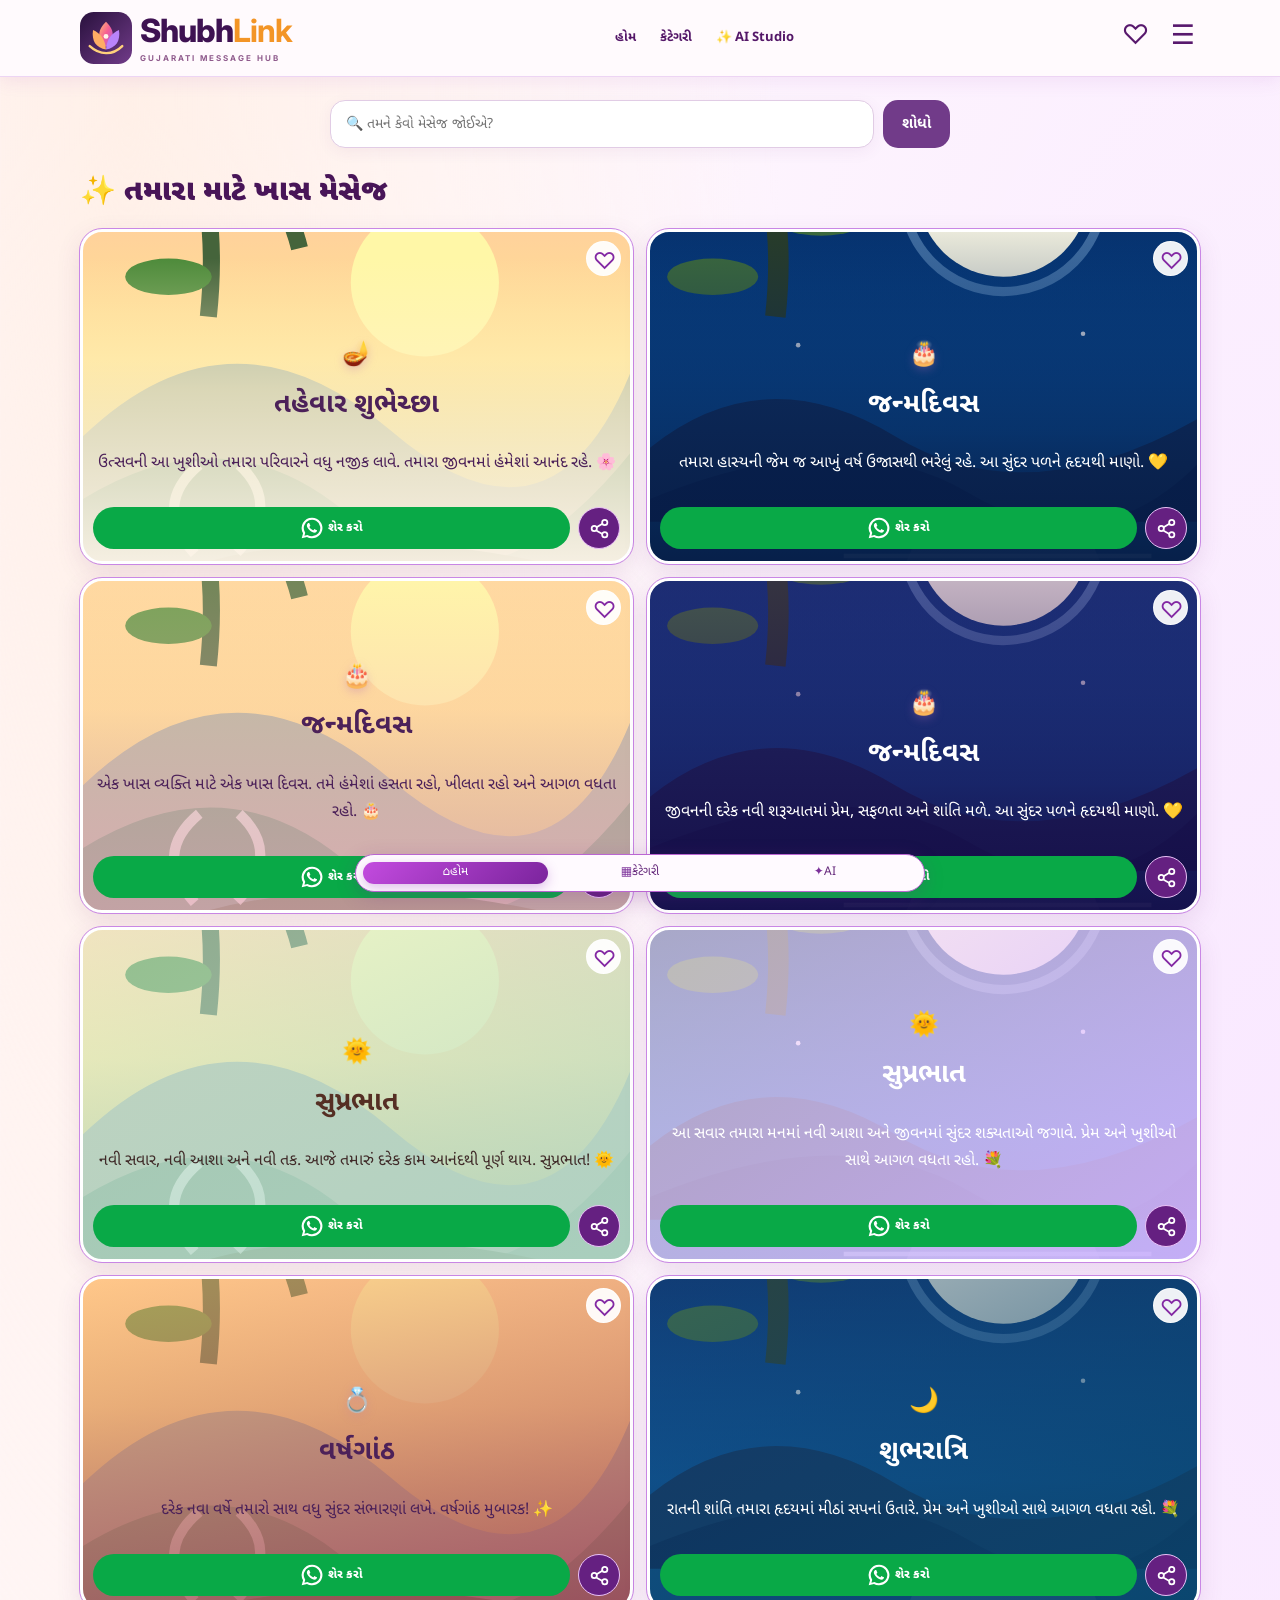
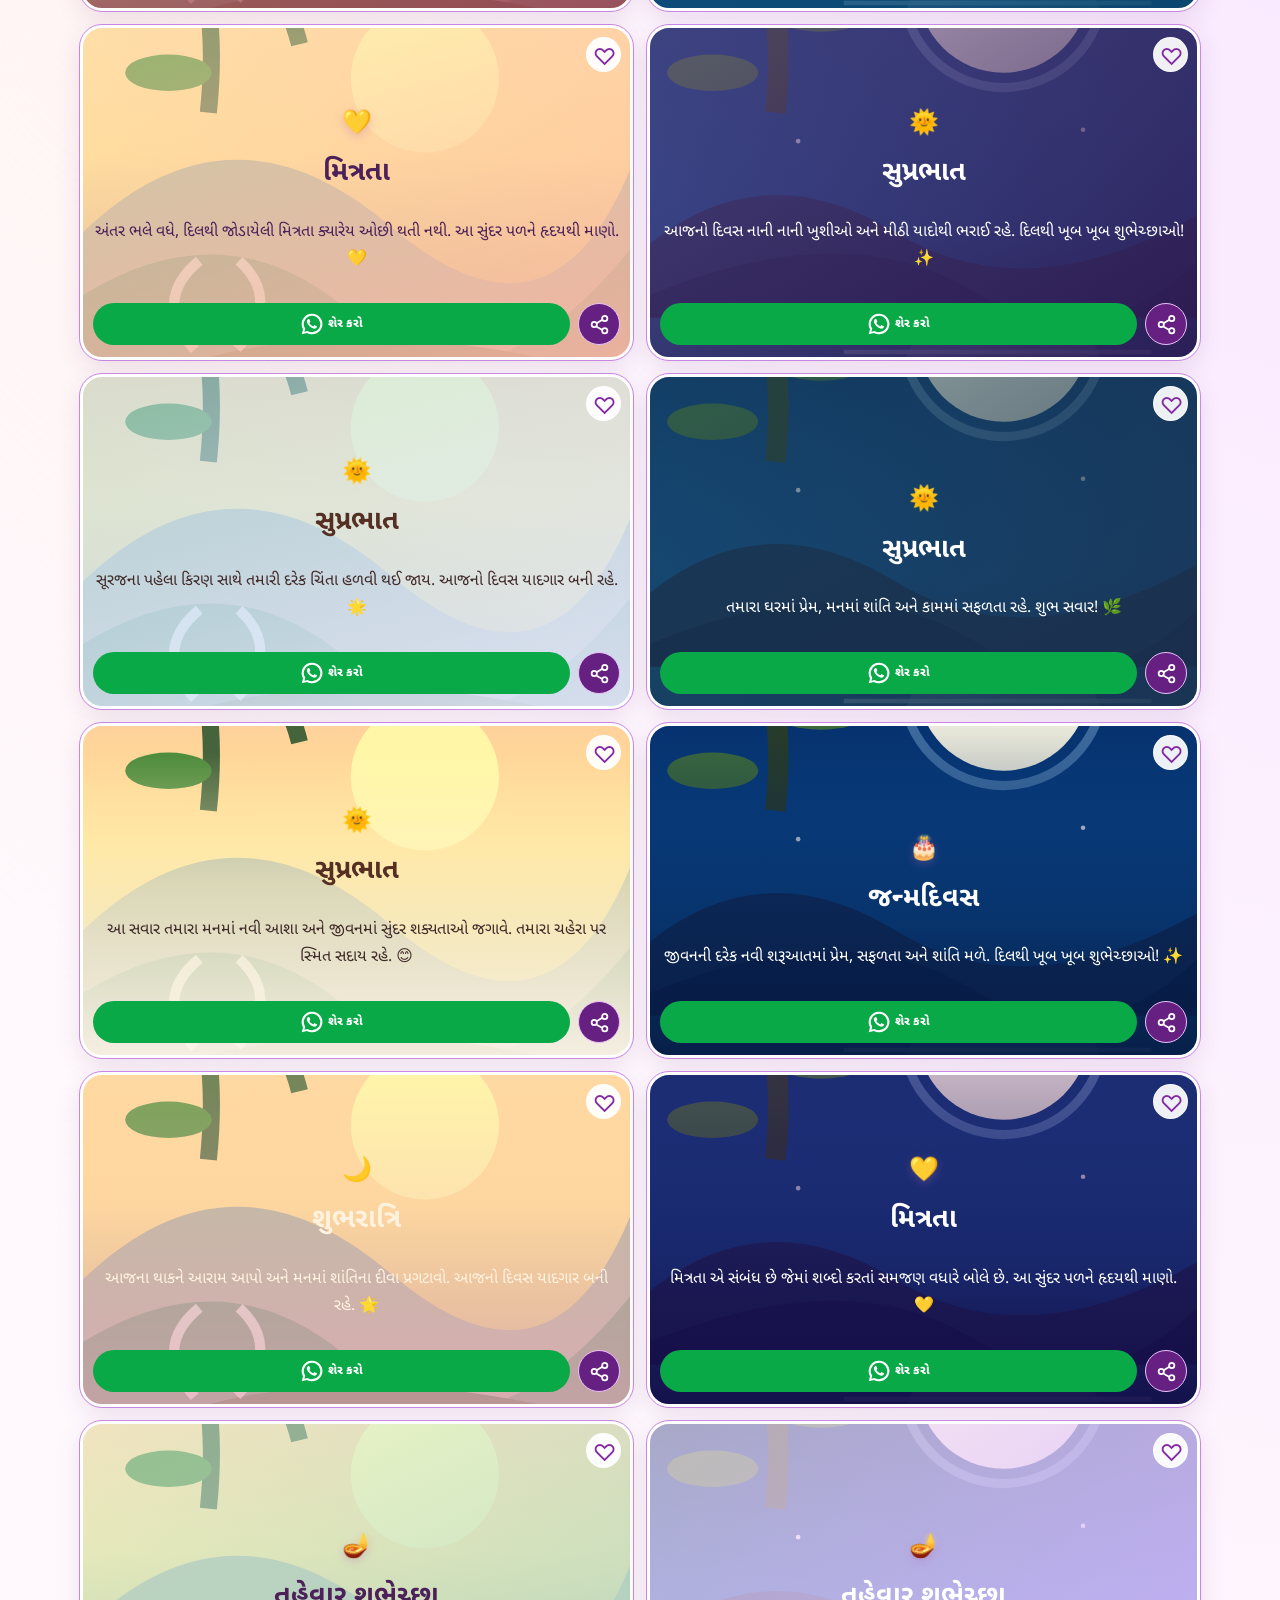
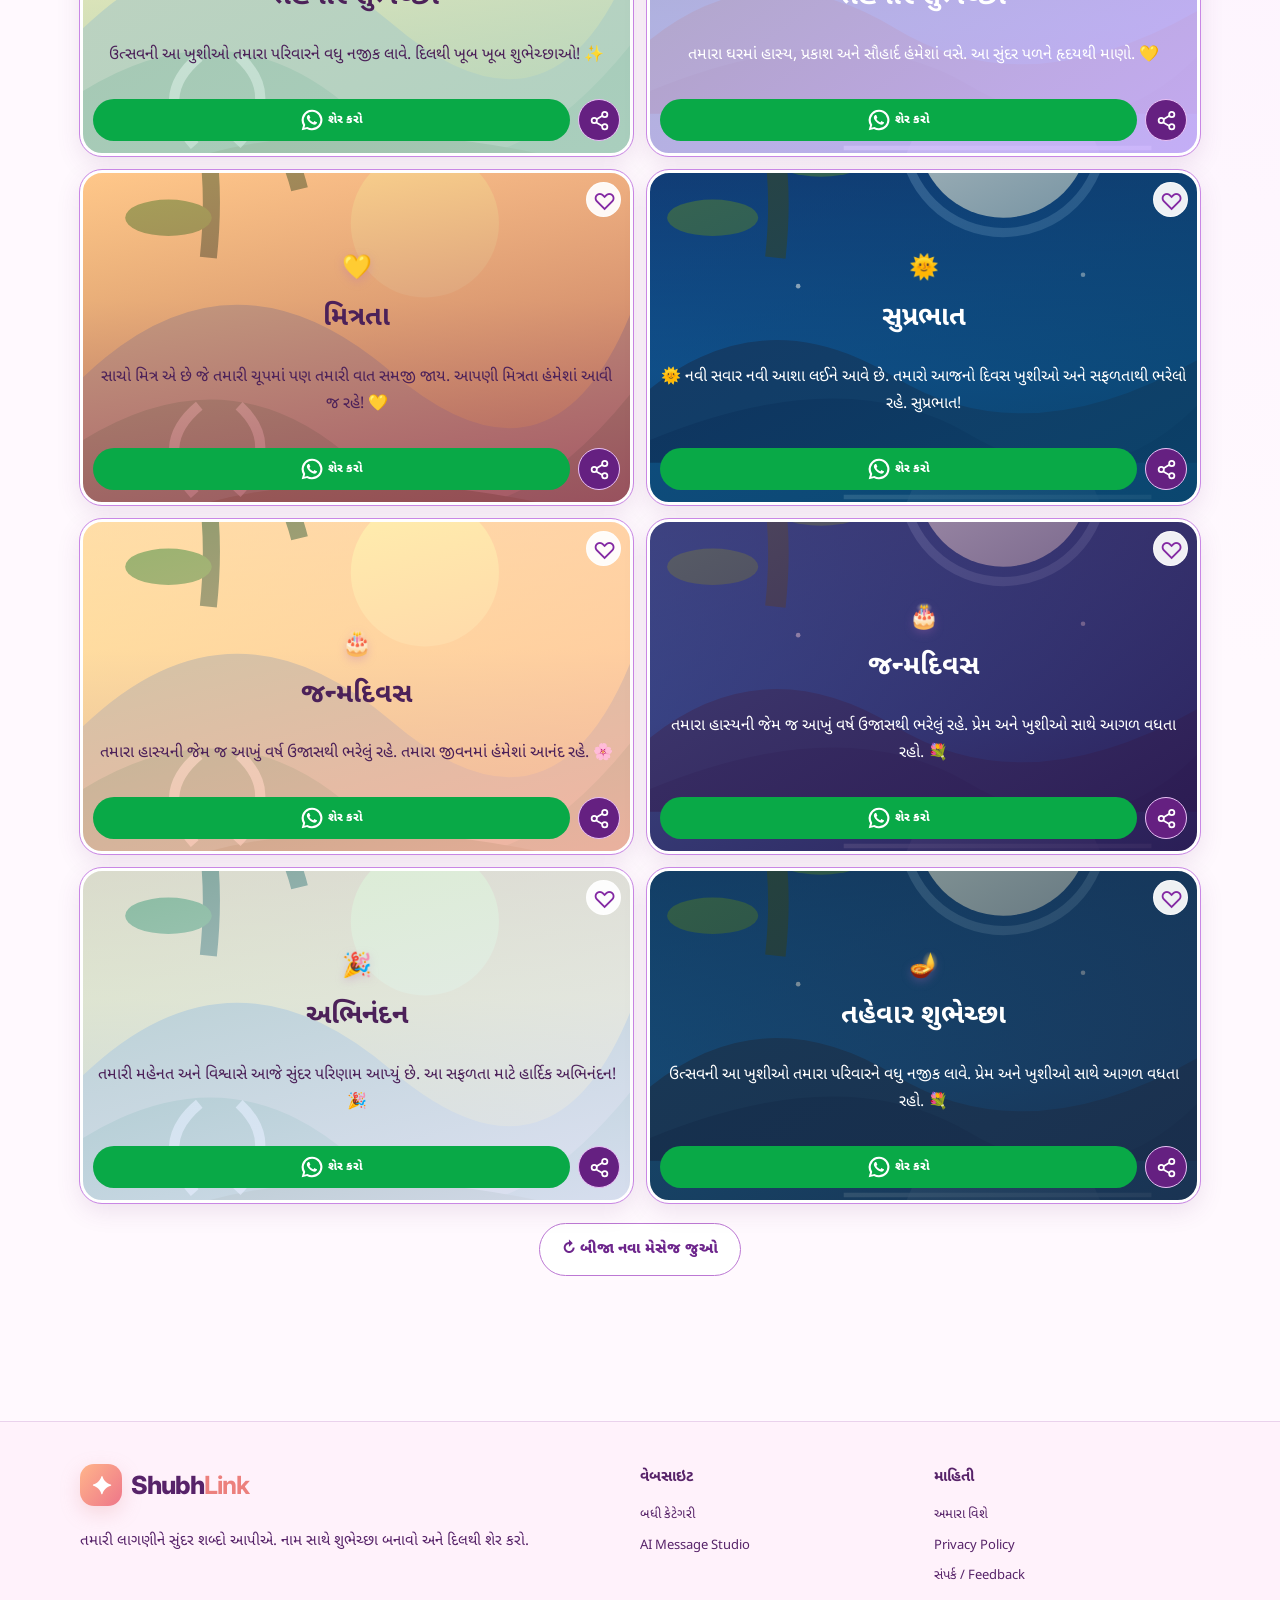
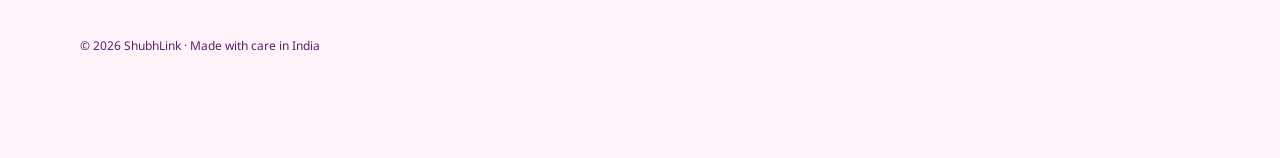
==== commit 82b91d02: "Remove separate home poster gallery and banner; make messages primary" ====
--- a/index.html
+++ b/index.html
@@ -2,6 +2,6 @@
 
 
 <section class="shell home-message-search" aria-label="મેસેજ શોધો"><form action="search.html" method="get" role="search"><input name="q" type="search" required maxlength="100" aria-label="કોઈપણ વિષયનો મેસેજ શોધો" placeholder="🔍 તમને કેવો મેસેજ જોઈએ?"><button type="submit">શોધો</button></form></section>
-<section class="shell" style="padding-top:18px"><a href="poster-maker.html" style="display:flex;align-items:center;justify-content:space-between;gap:12px;padding:18px;border-radius:20px;background:linear-gradient(110deg,#53286f,#a64d96);color:#fff;text-decoration:none;box-shadow:0 8px 20px #62317d30"><span><strong style="display:block;font-size:18px">✨ My Personal Wishes</strong><small>તમારા નામ અને ફોટા સાથે Premium Poster બનાવો</small></span><span style="font-size:27px">➜</span></a></section><section class="shell ready-posters"><div class="sectionhead"><h2>✨ તૈયાર Premium Posters</h2><a href="poster-maker.html">બધા Designs જુઓ</a></div><div class="ready-poster-grid" id="readyPosterGrid"></div></section><section class="shell section reference-featured"><div class="sectionhead"><h2>✨ તમારા માટે ખાસ મેસેજ</h2></div><div class="wishgrid" id="referenceCards"></div><button class="refresh-wishes" id="refreshHomeWishes" type="button">↻ બીજા નવા મેસેજ જુઓ</button></section>
+<section class="shell section reference-featured"><div class="sectionhead"><h2>✨ તમારા માટે ખાસ મેસેજ</h2></div><div class="wishgrid" id="referenceCards"></div><button class="refresh-wishes" id="refreshHomeWishes" type="button">↻ બીજા નવા મેસેજ જુઓ</button></section>
 
 <script src="name-tools.js"></script><script src="share.js?v=2"></script><script src="data.js"></script><script src="daily-loader.js?v=2"></script><script src="backend-config.js"></script><script src="vendor/astronomy.browser.min.js"></script><script src="calendar.js"></script><script src="panchang.js"></script><script src="fresh.js"></script><script src="site.js"></script><script src="calendar-ui.js"></script></main><footer class="sitefoot"><div class="shell footgrid"><div><a class="brand" href="index.html"><span class="logomark">✦</span><span>Shubh<b>Link</b></span></a><p>તમારી લાગણીને સુંદર શબ્દો આપીએ. નામ સાથે શુભેચ્છા બનાવો અને દિલથી શેર કરો.</p></div><div><h4>વેબસાઇટ</h4><a href="categories.html">બધી કેટેગરી</a><a href="ai.html">AI Message Studio</a></div><div><h4>માહિતી</h4><a href="about.html">અમારા વિશે</a><a href="privacy.html">Privacy Policy</a><a href="contact.html">સંપર્ક / Feedback</a></div></div><div class="shell copyright">© 2026 ShubhLink · Made with care in India</div></footer><nav class="mobilebottom" aria-label="મુખ્ય મેનુ"><a href="index.html"><span>⌂</span>હોમ</a><a href="categories.html"><span>▦</span>કેટેગરી</a><a href="ai.html"><span>✦</span>AI</a></nav><script src="poster-art.js?v=1"></script><script src="poster-photos.js?v=2"></script><script src="ready-posters.js?v=5"></script><script src="reference-home.js?v=16"></script><script src="pwa.js?v=2"></script></body></html>
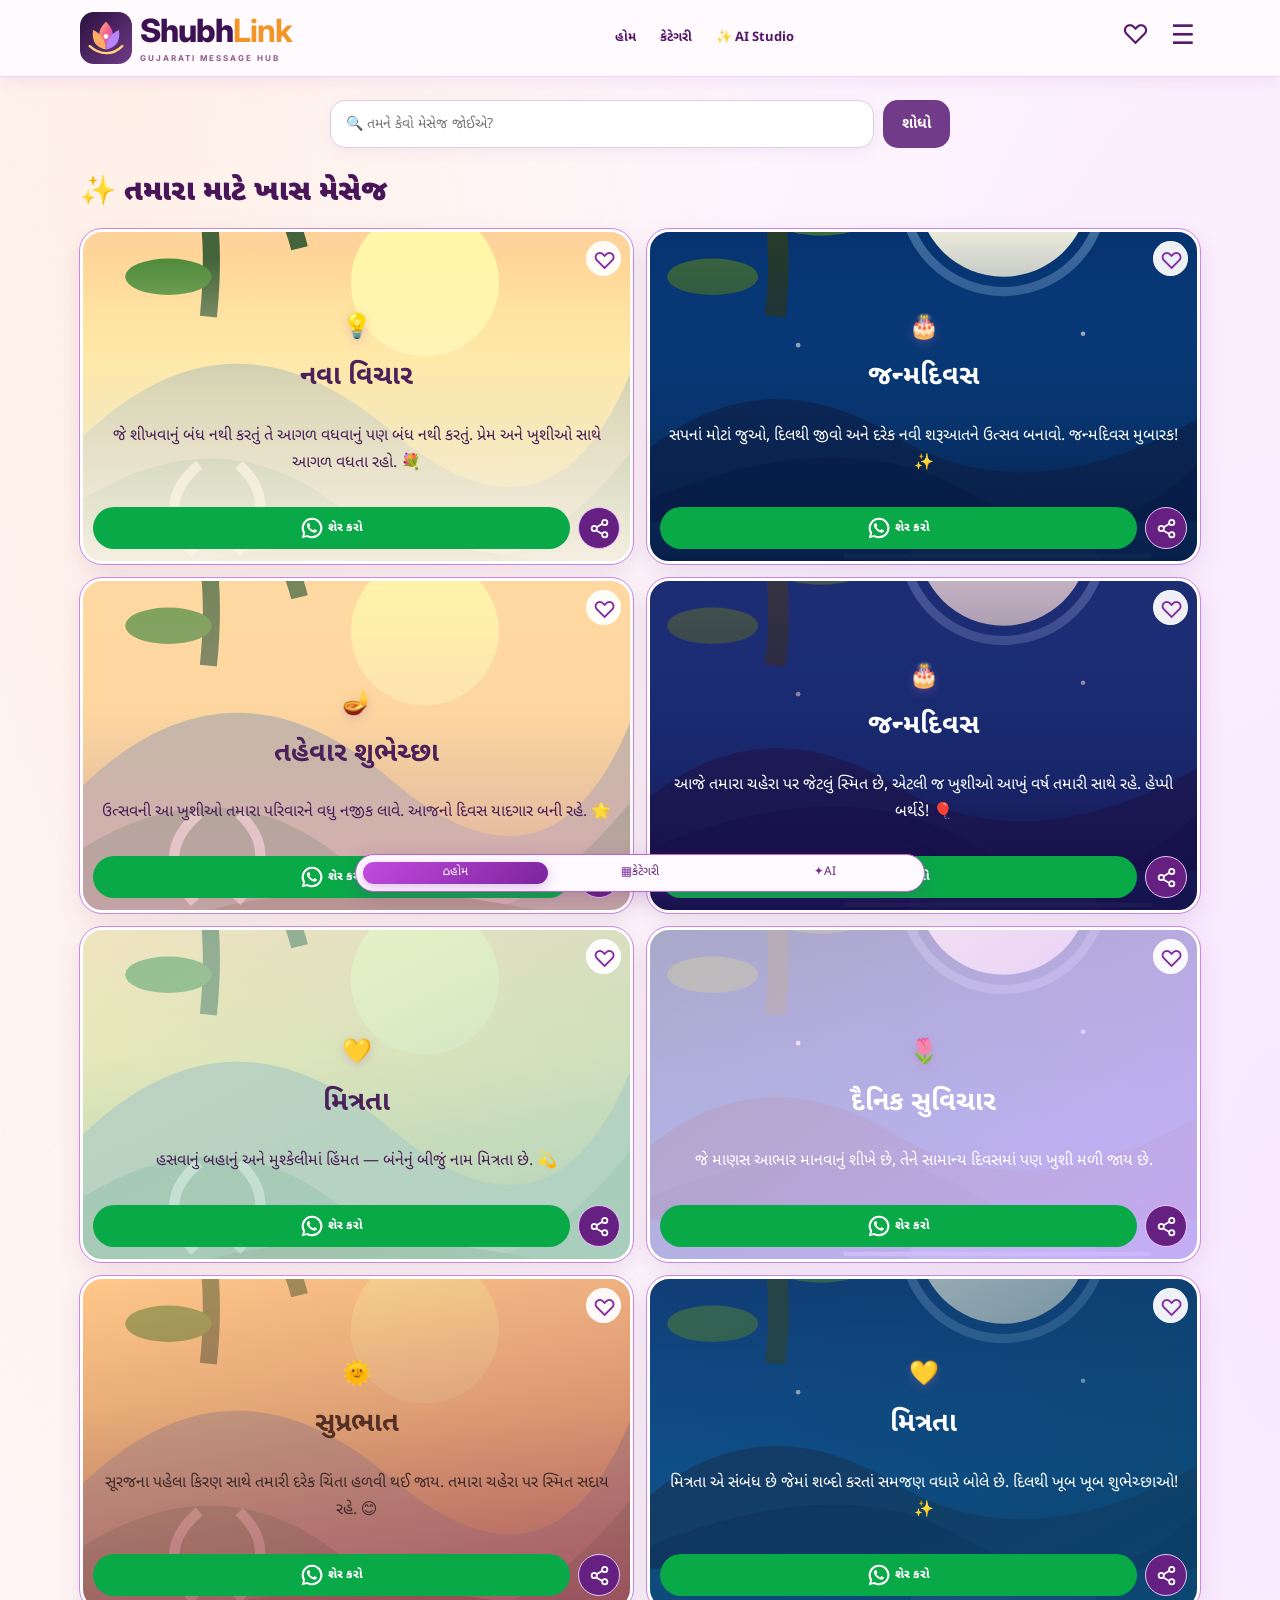
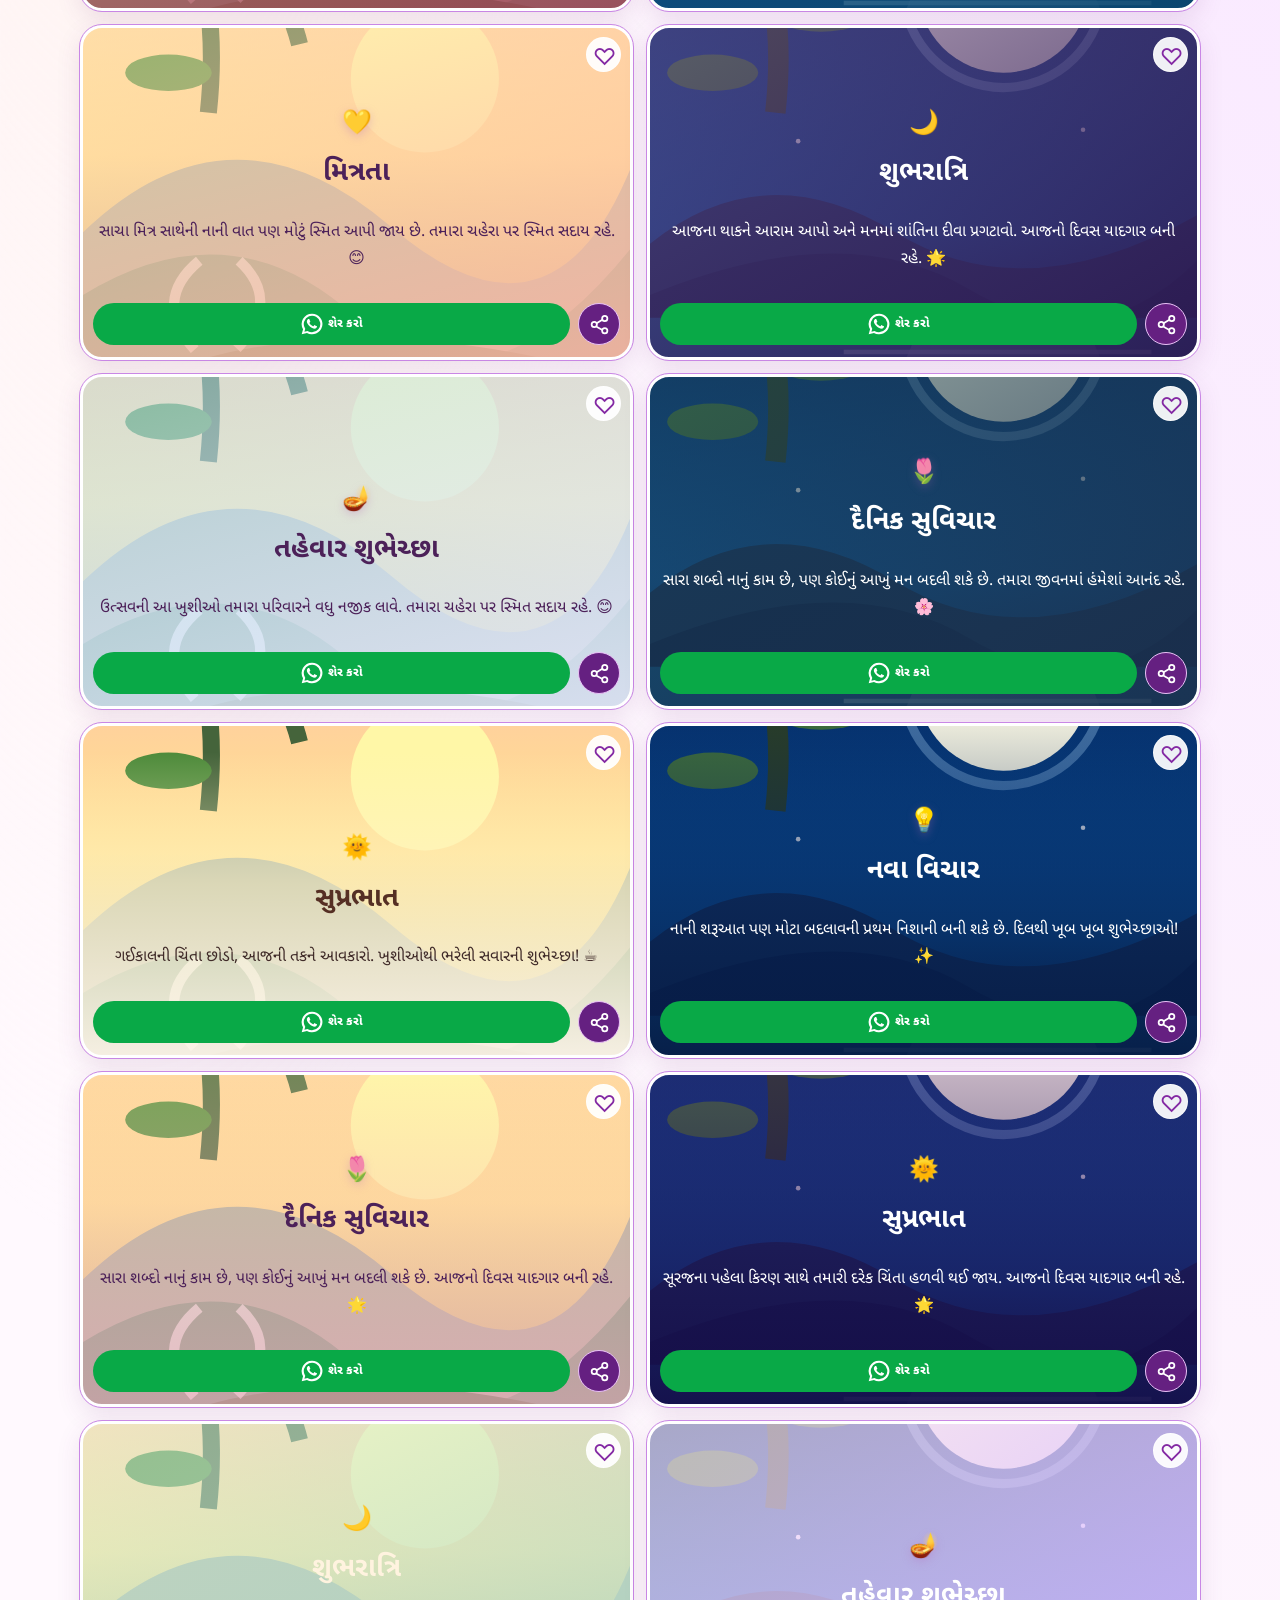
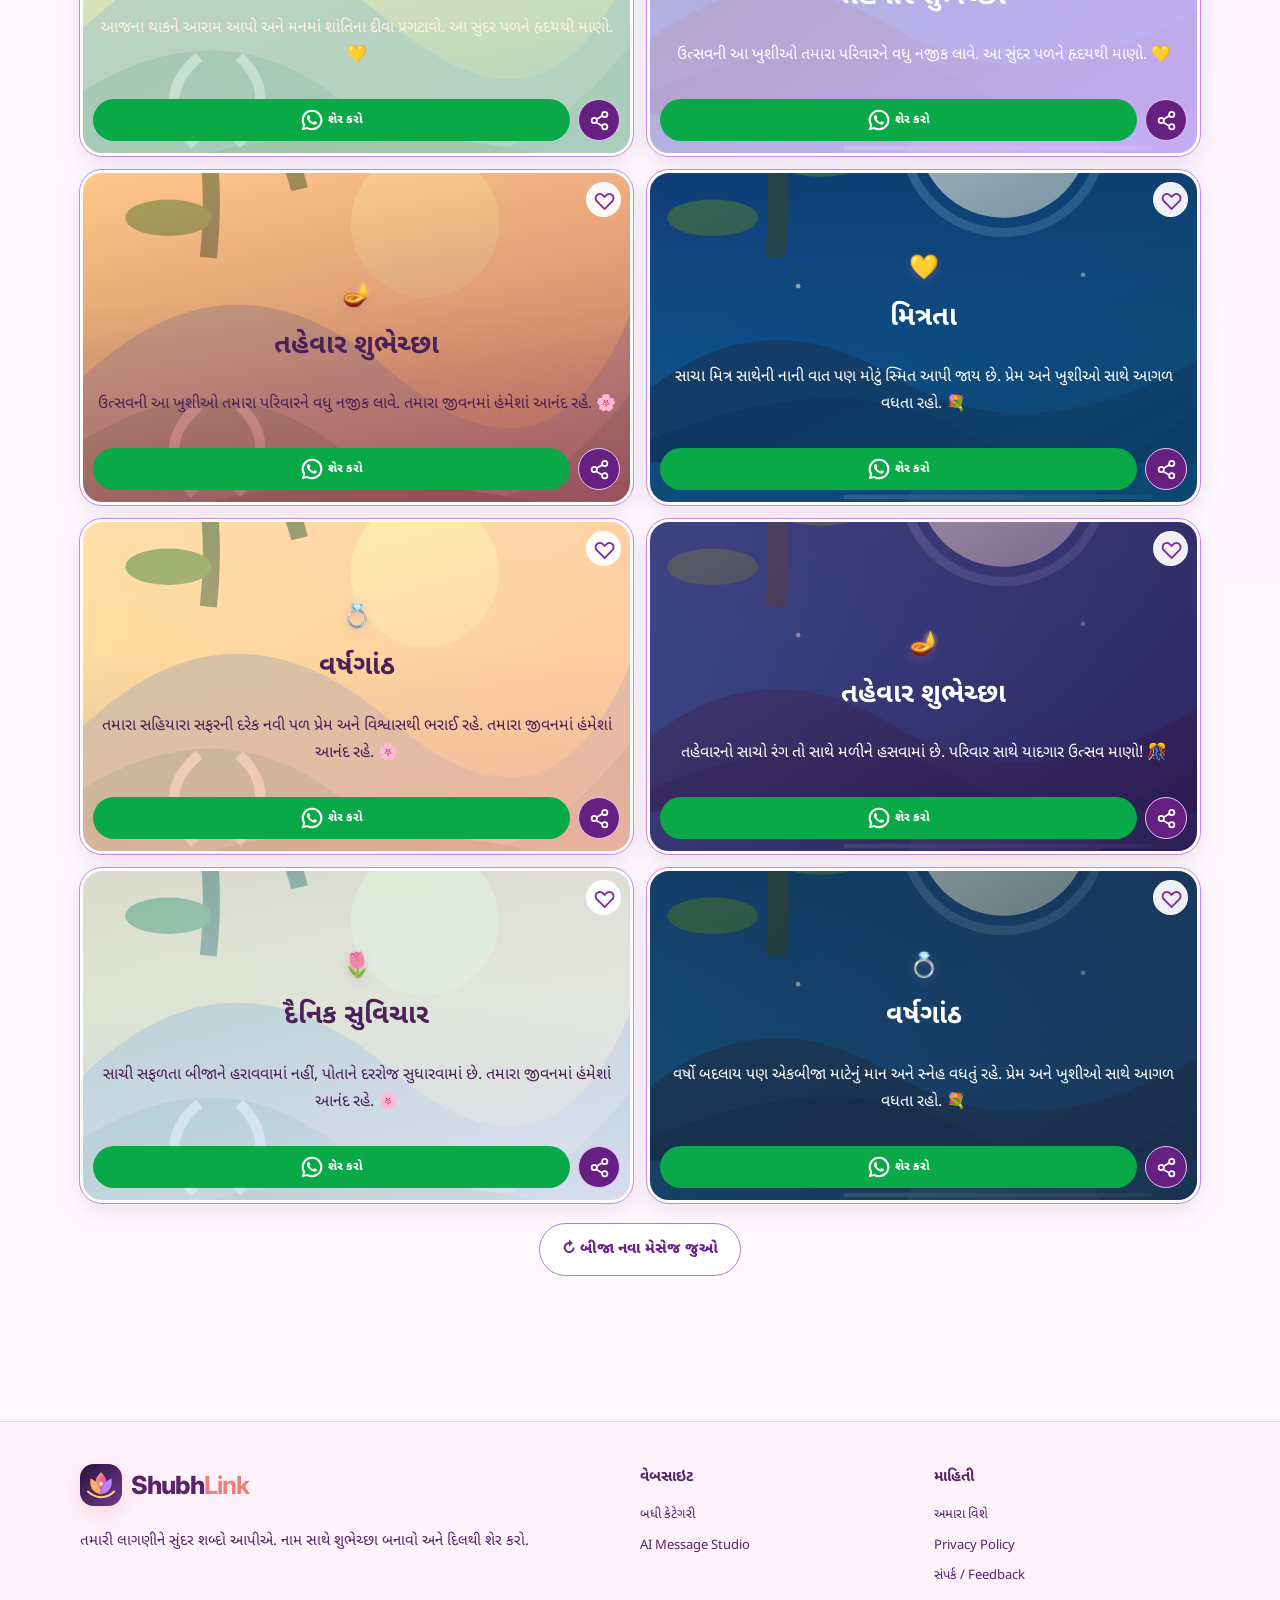
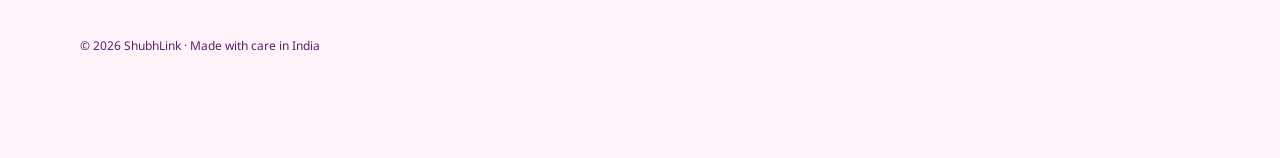
==== commit 8d6188d7: "Unify ShubhLink logo and publish universal message-to-poster editor" ====
--- a/index.html
+++ b/index.html
@@ -1,7 +1,7 @@
-<!doctype html><html lang="gu"><head><meta charset="UTF-8"><meta name="viewport" content="width=device-width,initial-scale=1"><meta name="theme-color" content="#fffaff"><meta name="description" content="ShubhLink પર ગુજરાતી Birthday Wishes, Good Morning Messages, Daily Suvichar અને Friendship Wishes તમારા નામ સાથે મફતમાં બનાવો અને WhatsApp પર શેર કરો."><link rel="icon" href="icon.svg"><link rel="stylesheet" href="site.css"><link rel="stylesheet" href="share.css"><link rel="stylesheet" href="smart.css"><link rel="preconnect" href="https://fonts.googleapis.com"><link rel="preconnect" href="https://fonts.gstatic.com" crossorigin><link href="https://fonts.googleapis.com/css2?family=Noto+Sans+Gujarati:wght@400;500;600;700;800&family=Inter:wght@400;500;600;700;800;900&display=swap" rel="stylesheet"><script async src="https://pagead2.googlesyndication.com/pagead/js/adsbygoogle.js?client=ca-pub-5145666671514627" crossorigin="anonymous"></script><link rel="canonical" href="https://shubhlink.github.io/"><meta name="robots" content="index,follow"><title>ShubhLink – WhatsApp Birthday Wishes, Good Morning & Suvichar | ગુજરાતી</title><meta name="google-site-verification" content="qSlOekyk8RHYnuVXNjIYCXaRVm3rEDSoJU6ekMGInhE" /><link rel="stylesheet" href="panchang.css"><link rel="stylesheet" href="unified.css?v=15"><link rel="manifest" href="manifest.webmanifest"><meta name="mobile-web-app-capable" content="yes"><meta name="apple-mobile-web-app-capable" content="yes"><link rel="stylesheet" href="home-search.css?v=1"><link rel="stylesheet" href="ready-posters.css?v=3"></head><body><header class="sitehead"><div class="shell headwrap"><a class="brand" href="index.html"><span class="logomark">✦</span><span>Shubh<b>Link</b></span></a><nav class="desktopnav"><a class="on" href="index.html">હોમ</a><a  href="categories.html">કેટેગરી</a><a href="ai.html">✨ AI Studio</a></nav><a class="topbutton" href="ai.html">✨ AI Studio</a></div></header><main class="reference-home">
+<!doctype html><html lang="gu"><head><meta charset="UTF-8"><meta name="viewport" content="width=device-width,initial-scale=1"><meta name="theme-color" content="#fffaff"><meta name="description" content="ShubhLink પર ગુજરાતી Birthday Wishes, Good Morning Messages, Daily Suvichar અને Friendship Wishes તમારા નામ સાથે મફતમાં બનાવો અને WhatsApp પર શેર કરો."><link rel="icon" href="icon.svg"><link rel="stylesheet" href="site.css"><link rel="stylesheet" href="share.css?v=3"><link rel="stylesheet" href="smart.css"><link rel="preconnect" href="https://fonts.googleapis.com"><link rel="preconnect" href="https://fonts.gstatic.com" crossorigin><link href="https://fonts.googleapis.com/css2?family=Noto+Sans+Gujarati:wght@400;500;600;700;800&family=Inter:wght@400;500;600;700;800;900&display=swap" rel="stylesheet"><script async src="https://pagead2.googlesyndication.com/pagead/js/adsbygoogle.js?client=ca-pub-5145666671514627" crossorigin="anonymous"></script><link rel="canonical" href="https://shubhlink.github.io/"><meta name="robots" content="index,follow"><title>ShubhLink – WhatsApp Birthday Wishes, Good Morning & Suvichar | ગુજરાતી</title><meta name="google-site-verification" content="qSlOekyk8RHYnuVXNjIYCXaRVm3rEDSoJU6ekMGInhE" /><link rel="stylesheet" href="panchang.css"><link rel="stylesheet" href="unified.css?v=15"><link rel="manifest" href="manifest.webmanifest"><meta name="mobile-web-app-capable" content="yes"><meta name="apple-mobile-web-app-capable" content="yes"><link rel="stylesheet" href="home-search.css?v=1"><link rel="stylesheet" href="ready-posters.css?v=3"></head><body><header class="sitehead"><div class="shell headwrap"><a class="brand" href="index.html"><img class="logomark" src="icon.svg" alt="" width="38" height="38"><span>Shubh<b>Link</b></span></a><nav class="desktopnav"><a class="on" href="index.html">હોમ</a><a  href="categories.html">કેટેગરી</a><a href="ai.html">✨ AI Studio</a></nav><a class="topbutton" href="ai.html">✨ AI Studio</a></div></header><main class="reference-home">
 
 
 <section class="shell home-message-search" aria-label="મેસેજ શોધો"><form action="search.html" method="get" role="search"><input name="q" type="search" required maxlength="100" aria-label="કોઈપણ વિષયનો મેસેજ શોધો" placeholder="🔍 તમને કેવો મેસેજ જોઈએ?"><button type="submit">શોધો</button></form></section>
 <section class="shell section reference-featured"><div class="sectionhead"><h2>✨ તમારા માટે ખાસ મેસેજ</h2></div><div class="wishgrid" id="referenceCards"></div><button class="refresh-wishes" id="refreshHomeWishes" type="button">↻ બીજા નવા મેસેજ જુઓ</button></section>
 
-<script src="name-tools.js"></script><script src="share.js?v=2"></script><script src="data.js"></script><script src="daily-loader.js?v=2"></script><script src="backend-config.js"></script><script src="vendor/astronomy.browser.min.js"></script><script src="calendar.js"></script><script src="panchang.js"></script><script src="fresh.js"></script><script src="site.js"></script><script src="calendar-ui.js"></script></main><footer class="sitefoot"><div class="shell footgrid"><div><a class="brand" href="index.html"><span class="logomark">✦</span><span>Shubh<b>Link</b></span></a><p>તમારી લાગણીને સુંદર શબ્દો આપીએ. નામ સાથે શુભેચ્છા બનાવો અને દિલથી શેર કરો.</p></div><div><h4>વેબસાઇટ</h4><a href="categories.html">બધી કેટેગરી</a><a href="ai.html">AI Message Studio</a></div><div><h4>માહિતી</h4><a href="about.html">અમારા વિશે</a><a href="privacy.html">Privacy Policy</a><a href="contact.html">સંપર્ક / Feedback</a></div></div><div class="shell copyright">© 2026 ShubhLink · Made with care in India</div></footer><nav class="mobilebottom" aria-label="મુખ્ય મેનુ"><a href="index.html"><span>⌂</span>હોમ</a><a href="categories.html"><span>▦</span>કેટેગરી</a><a href="ai.html"><span>✦</span>AI</a></nav><script src="poster-art.js?v=1"></script><script src="poster-photos.js?v=2"></script><script src="ready-posters.js?v=5"></script><script src="reference-home.js?v=16"></script><script src="pwa.js?v=2"></script></body></html>+<script src="name-tools.js"></script><script src="share.js?v=3"></script><script src="data.js"></script><script src="daily-loader.js?v=2"></script><script src="backend-config.js"></script><script src="vendor/astronomy.browser.min.js"></script><script src="calendar.js"></script><script src="panchang.js"></script><script src="fresh.js"></script><script src="site.js"></script><script src="calendar-ui.js"></script></main><footer class="sitefoot"><div class="shell footgrid"><div><a class="brand" href="index.html"><img class="logomark" src="icon.svg" alt="" width="38" height="38"><span>Shubh<b>Link</b></span></a><p>તમારી લાગણીને સુંદર શબ્દો આપીએ. નામ સાથે શુભેચ્છા બનાવો અને દિલથી શેર કરો.</p></div><div><h4>વેબસાઇટ</h4><a href="categories.html">બધી કેટેગરી</a><a href="ai.html">AI Message Studio</a></div><div><h4>માહિતી</h4><a href="about.html">અમારા વિશે</a><a href="privacy.html">Privacy Policy</a><a href="contact.html">સંપર્ક / Feedback</a></div></div><div class="shell copyright">© 2026 ShubhLink · Made with care in India</div></footer><nav class="mobilebottom" aria-label="મુખ્ય મેનુ"><a href="index.html"><span>⌂</span>હોમ</a><a href="categories.html"><span>▦</span>કેટેગરી</a><a href="ai.html"><span>✦</span>AI</a></nav><script src="poster-art.js?v=1"></script><script src="poster-photos.js?v=2"></script><script src="ready-posters.js?v=5"></script><script src="reference-home.js?v=16"></script><script src="pwa.js?v=2"></script></body></html>
--- a/share.css
+++ b/share.css
@@ -23,3 +23,15 @@
 .sh-share-send:hover{filter:brightness(1.05)}
 @media(min-width:700px){.sh-share-backdrop{align-items:center}.sh-share-dialog{border-radius:26px}}
 @media(max-width:410px){.sh-share-dialog{padding:15px}.sh-share-fields{grid-template-columns:1fr}.sh-share-body{font-size:14px;max-height:150px}}
+
+/* Compact unified message action dialog */
+.sh-share-dialog{max-height:86dvh;padding:16px;border-radius:22px}
+.sh-share-heading{font-size:17px;margin:5px 0 9px}
+.sh-share-card{padding:12px 13px;border-radius:14px}
+.sh-share-body{max-height:125px;line-height:1.7}
+.sh-share-symbol{object-fit:contain;width:34px;height:34px;background:none;border-radius:9px}
+.sh-share-fields{margin:10px 0}
+.sh-share-actions{display:grid;grid-template-columns:minmax(0,1fr) auto;gap:9px;align-items:stretch}
+.sh-share-edit{grid-column:1/-1;width:100%;border:1px solid #a773ba;border-radius:13px;background:#f3e8f8;color:#63257b;font:800 15px "Noto Sans Gujarati",sans-serif;min-height:48px;cursor:pointer}
+.sh-share-edit:focus-visible{outline:3px solid #ad75bd}
+@media(max-width:600px){.sh-share-backdrop{align-items:center}.sh-share-dialog{max-height:84dvh}.sh-share-brand{font-size:17px}}
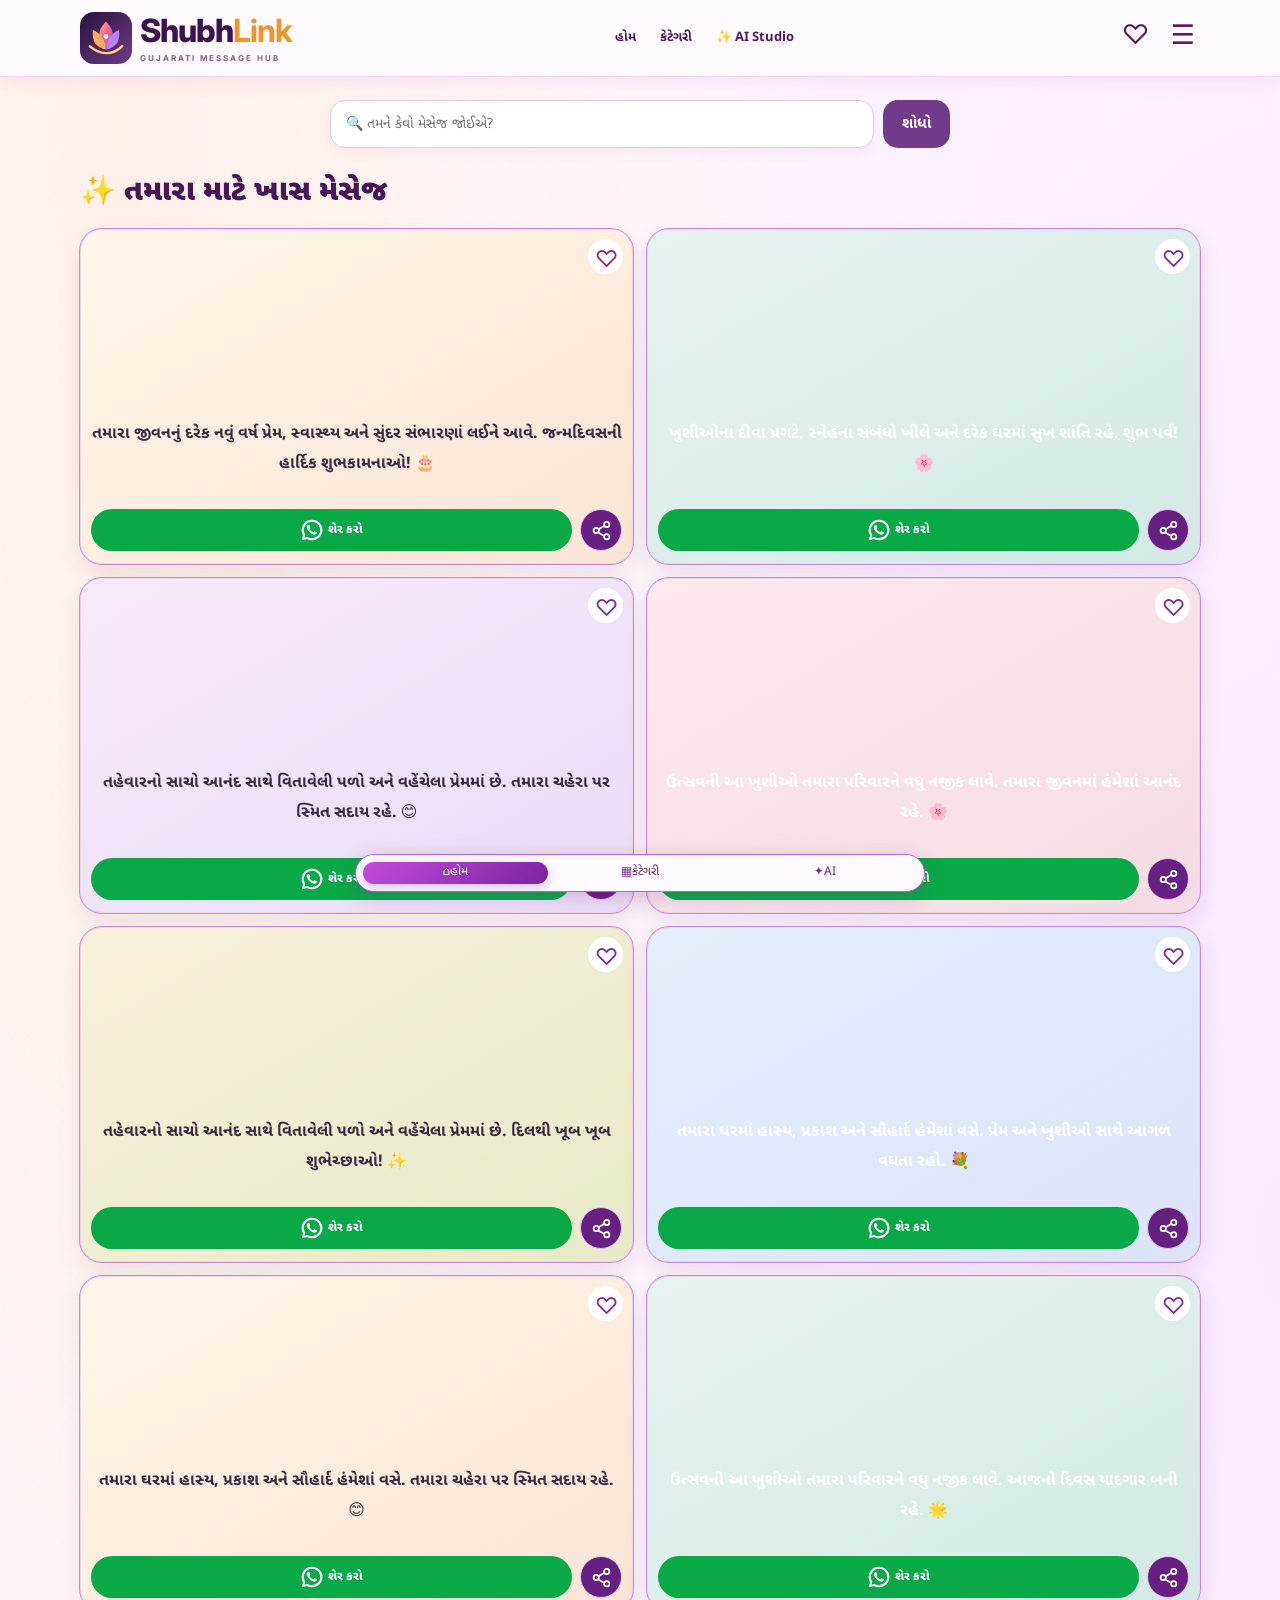
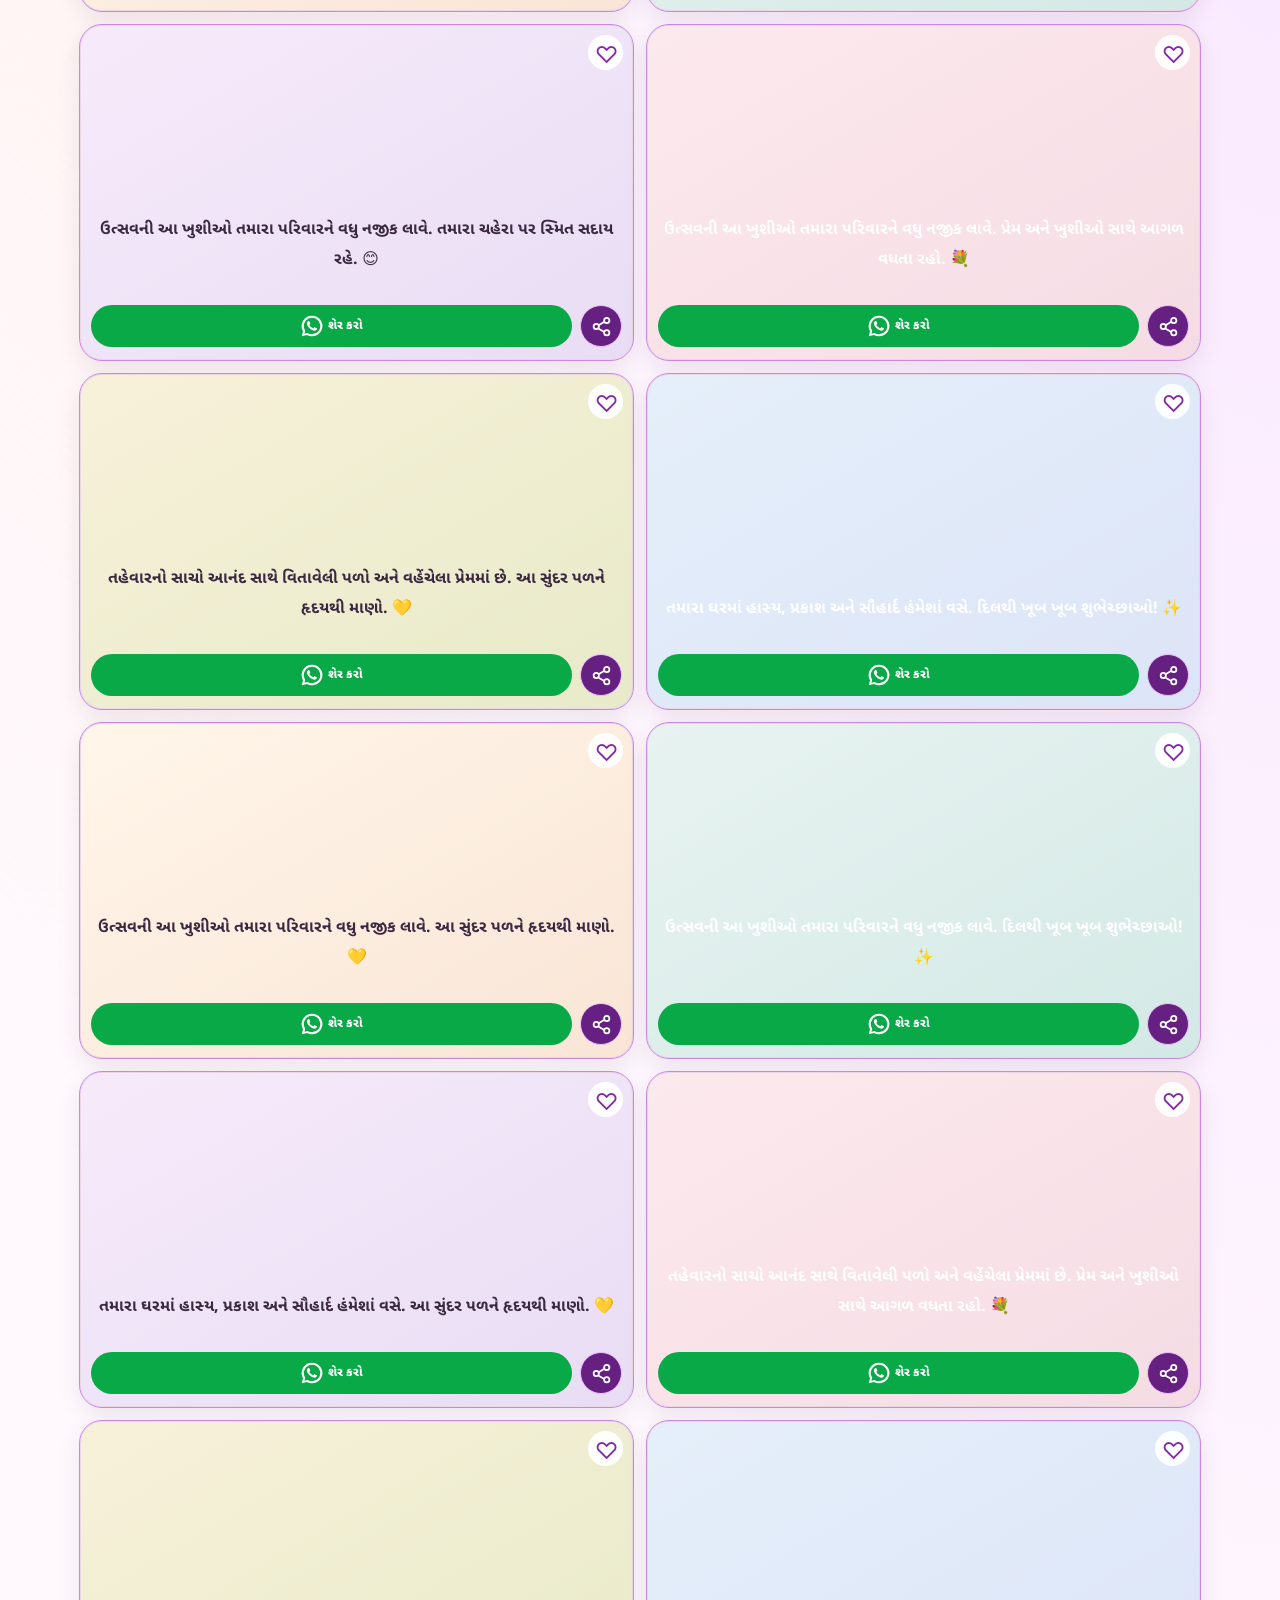
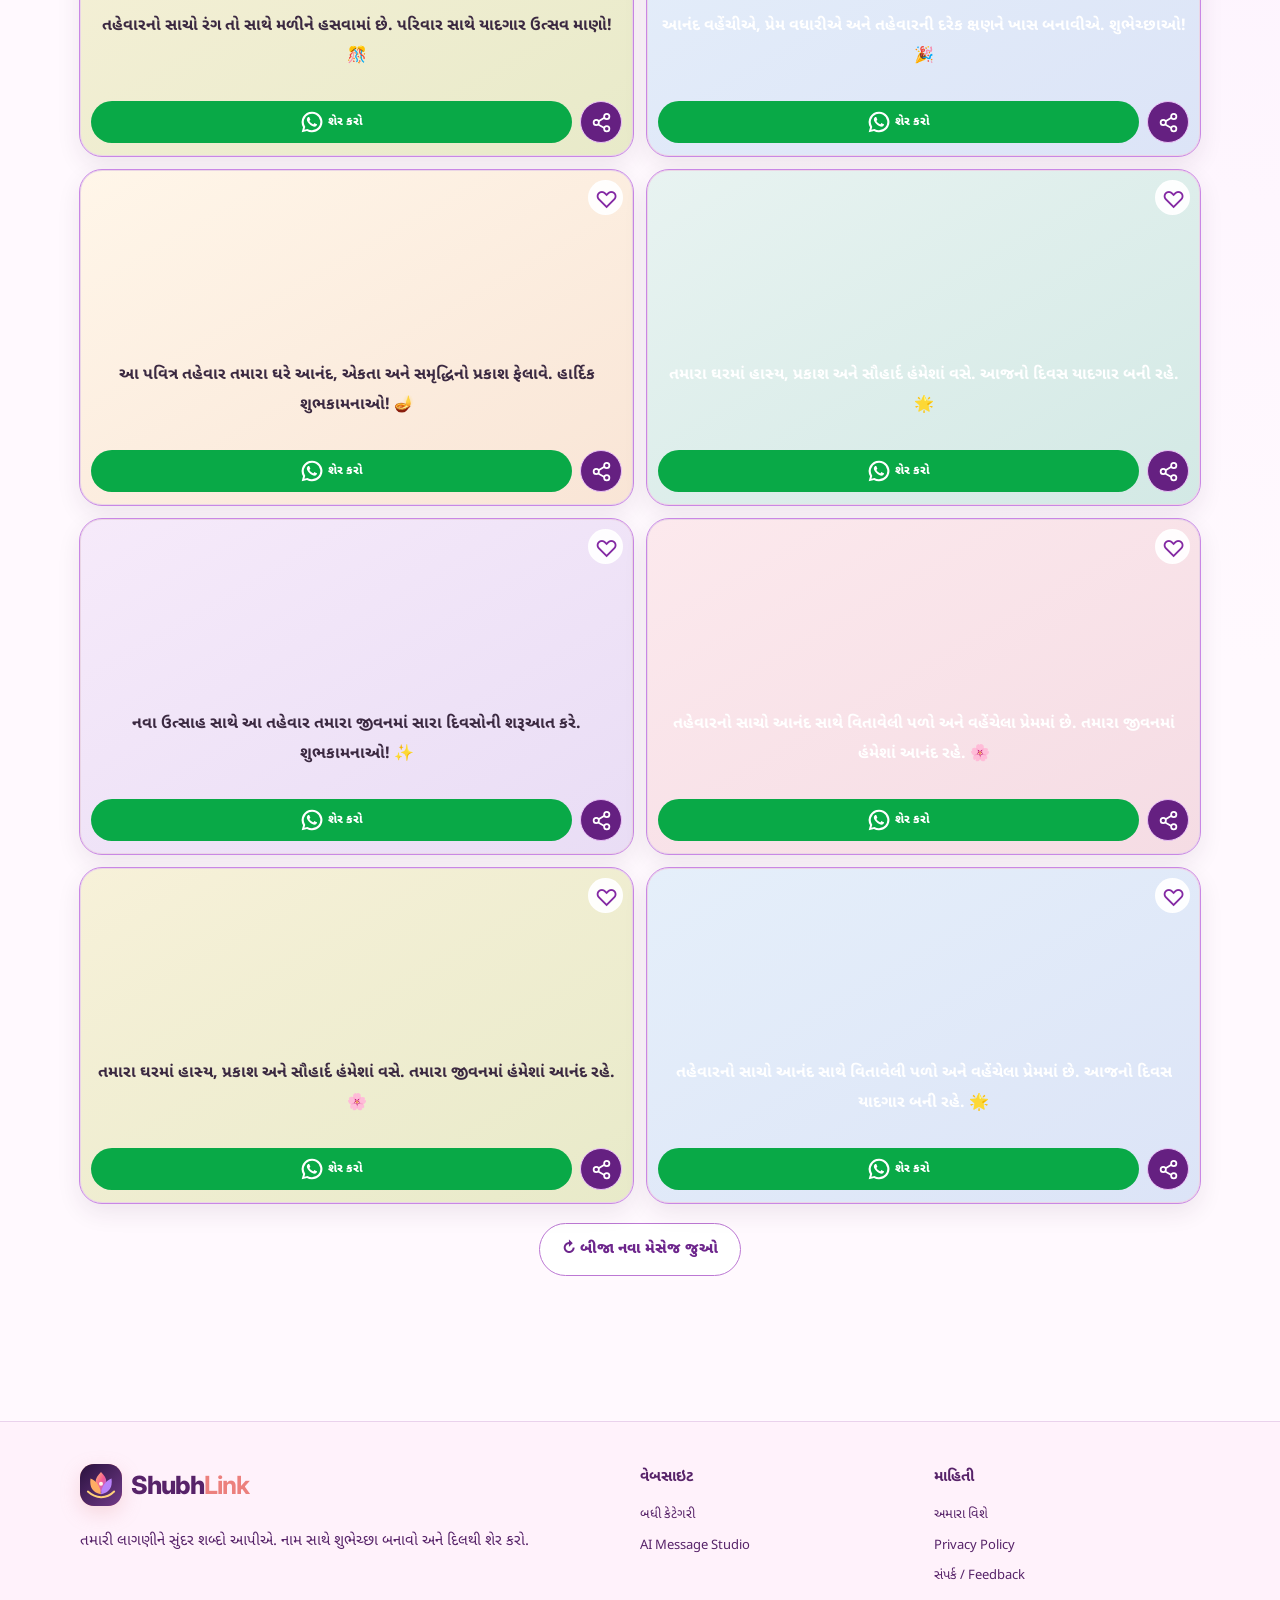
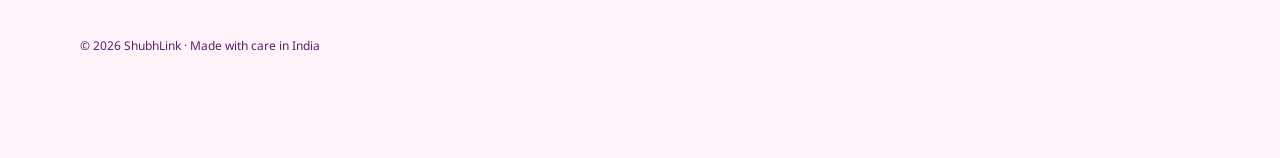
==== commit 2a8b7be5: "Deploy readable event-first home messages" ====
--- a/index.html
+++ b/index.html
@@ -1,7 +1,7 @@
-<!doctype html><html lang="gu"><head><meta charset="UTF-8"><meta name="viewport" content="width=device-width,initial-scale=1"><meta name="theme-color" content="#fffaff"><meta name="description" content="ShubhLink પર ગુજરાતી Birthday Wishes, Good Morning Messages, Daily Suvichar અને Friendship Wishes તમારા નામ સાથે મફતમાં બનાવો અને WhatsApp પર શેર કરો."><link rel="icon" href="icon.svg"><link rel="stylesheet" href="site.css"><link rel="stylesheet" href="share.css?v=3"><link rel="stylesheet" href="smart.css"><link rel="preconnect" href="https://fonts.googleapis.com"><link rel="preconnect" href="https://fonts.gstatic.com" crossorigin><link href="https://fonts.googleapis.com/css2?family=Noto+Sans+Gujarati:wght@400;500;600;700;800&family=Inter:wght@400;500;600;700;800;900&display=swap" rel="stylesheet"><script async src="https://pagead2.googlesyndication.com/pagead/js/adsbygoogle.js?client=ca-pub-5145666671514627" crossorigin="anonymous"></script><link rel="canonical" href="https://shubhlink.github.io/"><meta name="robots" content="index,follow"><title>ShubhLink – WhatsApp Birthday Wishes, Good Morning & Suvichar | ગુજરાતી</title><meta name="google-site-verification" content="qSlOekyk8RHYnuVXNjIYCXaRVm3rEDSoJU6ekMGInhE" /><link rel="stylesheet" href="panchang.css"><link rel="stylesheet" href="unified.css?v=15"><link rel="manifest" href="manifest.webmanifest"><meta name="mobile-web-app-capable" content="yes"><meta name="apple-mobile-web-app-capable" content="yes"><link rel="stylesheet" href="home-search.css?v=1"><link rel="stylesheet" href="ready-posters.css?v=3"></head><body><header class="sitehead"><div class="shell headwrap"><a class="brand" href="index.html"><img class="logomark" src="icon.svg" alt="" width="38" height="38"><span>Shubh<b>Link</b></span></a><nav class="desktopnav"><a class="on" href="index.html">હોમ</a><a  href="categories.html">કેટેગરી</a><a href="ai.html">✨ AI Studio</a></nav><a class="topbutton" href="ai.html">✨ AI Studio</a></div></header><main class="reference-home">
+<!doctype html><html lang="gu"><head><meta charset="UTF-8"><meta name="viewport" content="width=device-width,initial-scale=1"><meta name="theme-color" content="#fffaff"><meta name="description" content="ShubhLink પર ગુજરાતી Birthday Wishes, Good Morning Messages, Daily Suvichar અને Friendship Wishes તમારા નામ સાથે મફતમાં બનાવો અને WhatsApp પર શેર કરો."><link rel="icon" href="icon.svg"><link rel="stylesheet" href="site.css"><link rel="stylesheet" href="share.css?v=3"><link rel="stylesheet" href="smart.css"><link rel="preconnect" href="https://fonts.googleapis.com"><link rel="preconnect" href="https://fonts.gstatic.com" crossorigin><link href="https://fonts.googleapis.com/css2?family=Noto+Sans+Gujarati:wght@400;500;600;700;800&family=Inter:wght@400;500;600;700;800;900&display=swap" rel="stylesheet"><script async src="https://pagead2.googlesyndication.com/pagead/js/adsbygoogle.js?client=ca-pub-5145666671514627" crossorigin="anonymous"></script><link rel="canonical" href="https://shubhlink.github.io/"><meta name="robots" content="index,follow"><title>ShubhLink – WhatsApp Birthday Wishes, Good Morning & Suvichar | ગુજરાતી</title><meta name="google-site-verification" content="qSlOekyk8RHYnuVXNjIYCXaRVm3rEDSoJU6ekMGInhE" /><link rel="stylesheet" href="panchang.css"><link rel="stylesheet" href="unified.css?v=17"><link rel="manifest" href="manifest.webmanifest"><meta name="mobile-web-app-capable" content="yes"><meta name="apple-mobile-web-app-capable" content="yes"><link rel="stylesheet" href="home-search.css?v=1"><link rel="stylesheet" href="ready-posters.css?v=3"></head><body><header class="sitehead"><div class="shell headwrap"><a class="brand" href="index.html"><img class="logomark" src="icon.svg" alt="" width="38" height="38"><span>Shubh<b>Link</b></span></a><nav class="desktopnav"><a class="on" href="index.html">હોમ</a><a  href="categories.html">કેટેગરી</a><a href="ai.html">✨ AI Studio</a></nav><a class="topbutton" href="ai.html">✨ AI Studio</a></div></header><main class="reference-home">
 
 
 <section class="shell home-message-search" aria-label="મેસેજ શોધો"><form action="search.html" method="get" role="search"><input name="q" type="search" required maxlength="100" aria-label="કોઈપણ વિષયનો મેસેજ શોધો" placeholder="🔍 તમને કેવો મેસેજ જોઈએ?"><button type="submit">શોધો</button></form></section>
 <section class="shell section reference-featured"><div class="sectionhead"><h2>✨ તમારા માટે ખાસ મેસેજ</h2></div><div class="wishgrid" id="referenceCards"></div><button class="refresh-wishes" id="refreshHomeWishes" type="button">↻ બીજા નવા મેસેજ જુઓ</button></section>
 
-<script src="name-tools.js"></script><script src="share.js?v=3"></script><script src="data.js"></script><script src="daily-loader.js?v=2"></script><script src="backend-config.js"></script><script src="vendor/astronomy.browser.min.js"></script><script src="calendar.js"></script><script src="panchang.js"></script><script src="fresh.js"></script><script src="site.js"></script><script src="calendar-ui.js"></script></main><footer class="sitefoot"><div class="shell footgrid"><div><a class="brand" href="index.html"><img class="logomark" src="icon.svg" alt="" width="38" height="38"><span>Shubh<b>Link</b></span></a><p>તમારી લાગણીને સુંદર શબ્દો આપીએ. નામ સાથે શુભેચ્છા બનાવો અને દિલથી શેર કરો.</p></div><div><h4>વેબસાઇટ</h4><a href="categories.html">બધી કેટેગરી</a><a href="ai.html">AI Message Studio</a></div><div><h4>માહિતી</h4><a href="about.html">અમારા વિશે</a><a href="privacy.html">Privacy Policy</a><a href="contact.html">સંપર્ક / Feedback</a></div></div><div class="shell copyright">© 2026 ShubhLink · Made with care in India</div></footer><nav class="mobilebottom" aria-label="મુખ્ય મેનુ"><a href="index.html"><span>⌂</span>હોમ</a><a href="categories.html"><span>▦</span>કેટેગરી</a><a href="ai.html"><span>✦</span>AI</a></nav><script src="poster-art.js?v=1"></script><script src="poster-photos.js?v=2"></script><script src="ready-posters.js?v=5"></script><script src="reference-home.js?v=16"></script><script src="pwa.js?v=2"></script></body></html>+<script src="name-tools.js"></script><script src="share.js?v=3"></script><script src="data.js"></script><script src="daily-loader.js?v=2"></script><script src="backend-config.js"></script><script src="vendor/astronomy.browser.min.js"></script><script src="calendar.js"></script><script src="panchang.js"></script><script src="fresh.js"></script><script src="site.js"></script><script src="calendar-ui.js"></script></main><footer class="sitefoot"><div class="shell footgrid"><div><a class="brand" href="index.html"><img class="logomark" src="icon.svg" alt="" width="38" height="38"><span>Shubh<b>Link</b></span></a><p>તમારી લાગણીને સુંદર શબ્દો આપીએ. નામ સાથે શુભેચ્છા બનાવો અને દિલથી શેર કરો.</p></div><div><h4>વેબસાઇટ</h4><a href="categories.html">બધી કેટેગરી</a><a href="ai.html">AI Message Studio</a></div><div><h4>માહિતી</h4><a href="about.html">અમારા વિશે</a><a href="privacy.html">Privacy Policy</a><a href="contact.html">સંપર્ક / Feedback</a></div></div><div class="shell copyright">© 2026 ShubhLink · Made with care in India</div></footer><nav class="mobilebottom" aria-label="મુખ્ય મેનુ"><a href="index.html"><span>⌂</span>હોમ</a><a href="categories.html"><span>▦</span>કેટેગરી</a><a href="ai.html"><span>✦</span>AI</a></nav><script src="poster-art.js?v=1"></script><script src="poster-photos.js?v=2"></script><script src="ready-posters.js?v=5"></script><script src="reference-home.js?v=17"></script><script src="pwa.js?v=2"></script></body></html>
--- a/unified.css
+++ b/unified.css
@@ -99,3 +99,16 @@
 
 /* Tap cards to preview rather than select text */
 #wishGrid .wishitem{cursor:pointer;-webkit-user-select:none;user-select:none;-webkit-tap-highlight-color:transparent}#wishGrid .wishitem:focus-visible{outline:3px solid #a14dc5;outline-offset:3px}
+
+/* v17: readable, unique editorial message cards without repetitive icons */
+.reference-home .reference-featured .wishitem.illustrated{background-image:none!important;background-color:#fffaf6!important;min-height:290px;display:flex;flex-direction:column;justify-content:center;overflow:hidden;color:#3b2941!important;border:1px solid #ead6e5!important;box-shadow:0 9px 24px #3b234018!important}
+.reference-home .reference-featured .wishitem.illustrated:nth-child(6n+1){background:linear-gradient(150deg,#fff6e9,#f9e5d6)!important}
+.reference-home .reference-featured .wishitem.illustrated:nth-child(6n+2){background:linear-gradient(150deg,#e8f3f1,#d3e9e5)!important}
+.reference-home .reference-featured .wishitem.illustrated:nth-child(6n+3){background:linear-gradient(150deg,#f6eafa,#e9ddf5)!important}
+.reference-home .reference-featured .wishitem.illustrated:nth-child(6n+4){background:linear-gradient(150deg,#fce9ed,#f5dce4)!important}
+.reference-home .reference-featured .wishitem.illustrated:nth-child(6n+5){background:linear-gradient(150deg,#f7f1d9,#e8eac9)!important}
+.reference-home .reference-featured .wishitem.illustrated:nth-child(6n+6){background:linear-gradient(150deg,#e5effa,#dce4f7)!important}
+.reference-home .reference-featured .wishitem.illustrated .wishtag,.reference-home .reference-featured .wishitem.illustrated h3{display:none!important}
+.reference-home .reference-featured .wishitem.illustrated p{color:#3b2941!important;text-shadow:none!important;font-weight:700!important;line-height:1.85!important;overflow-wrap:anywhere!important;position:relative;z-index:1}
+.reference-home .reference-featured .wishitem.illustrated .wish-actions{position:relative;z-index:2;margin-top:auto}
+.reference-home .reference-featured .wishitem.illustrated .wish-favorite{z-index:3}
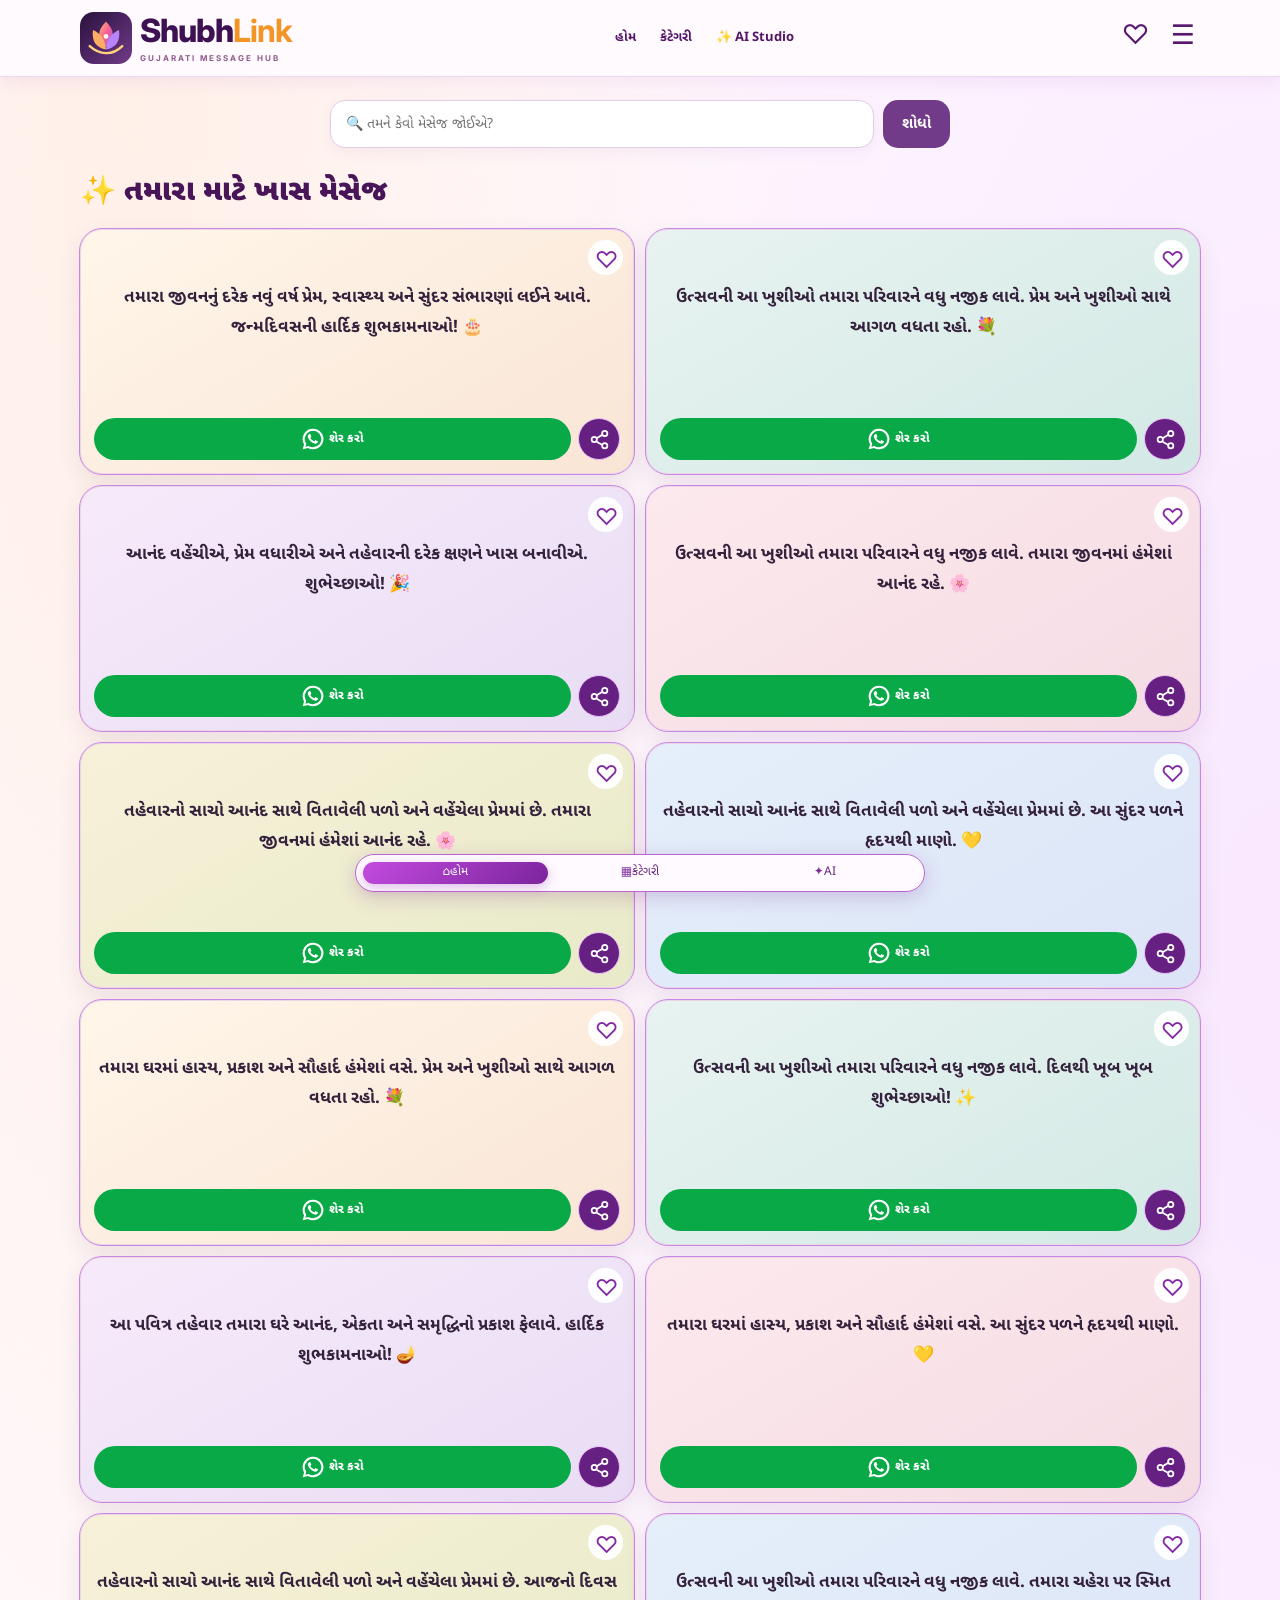
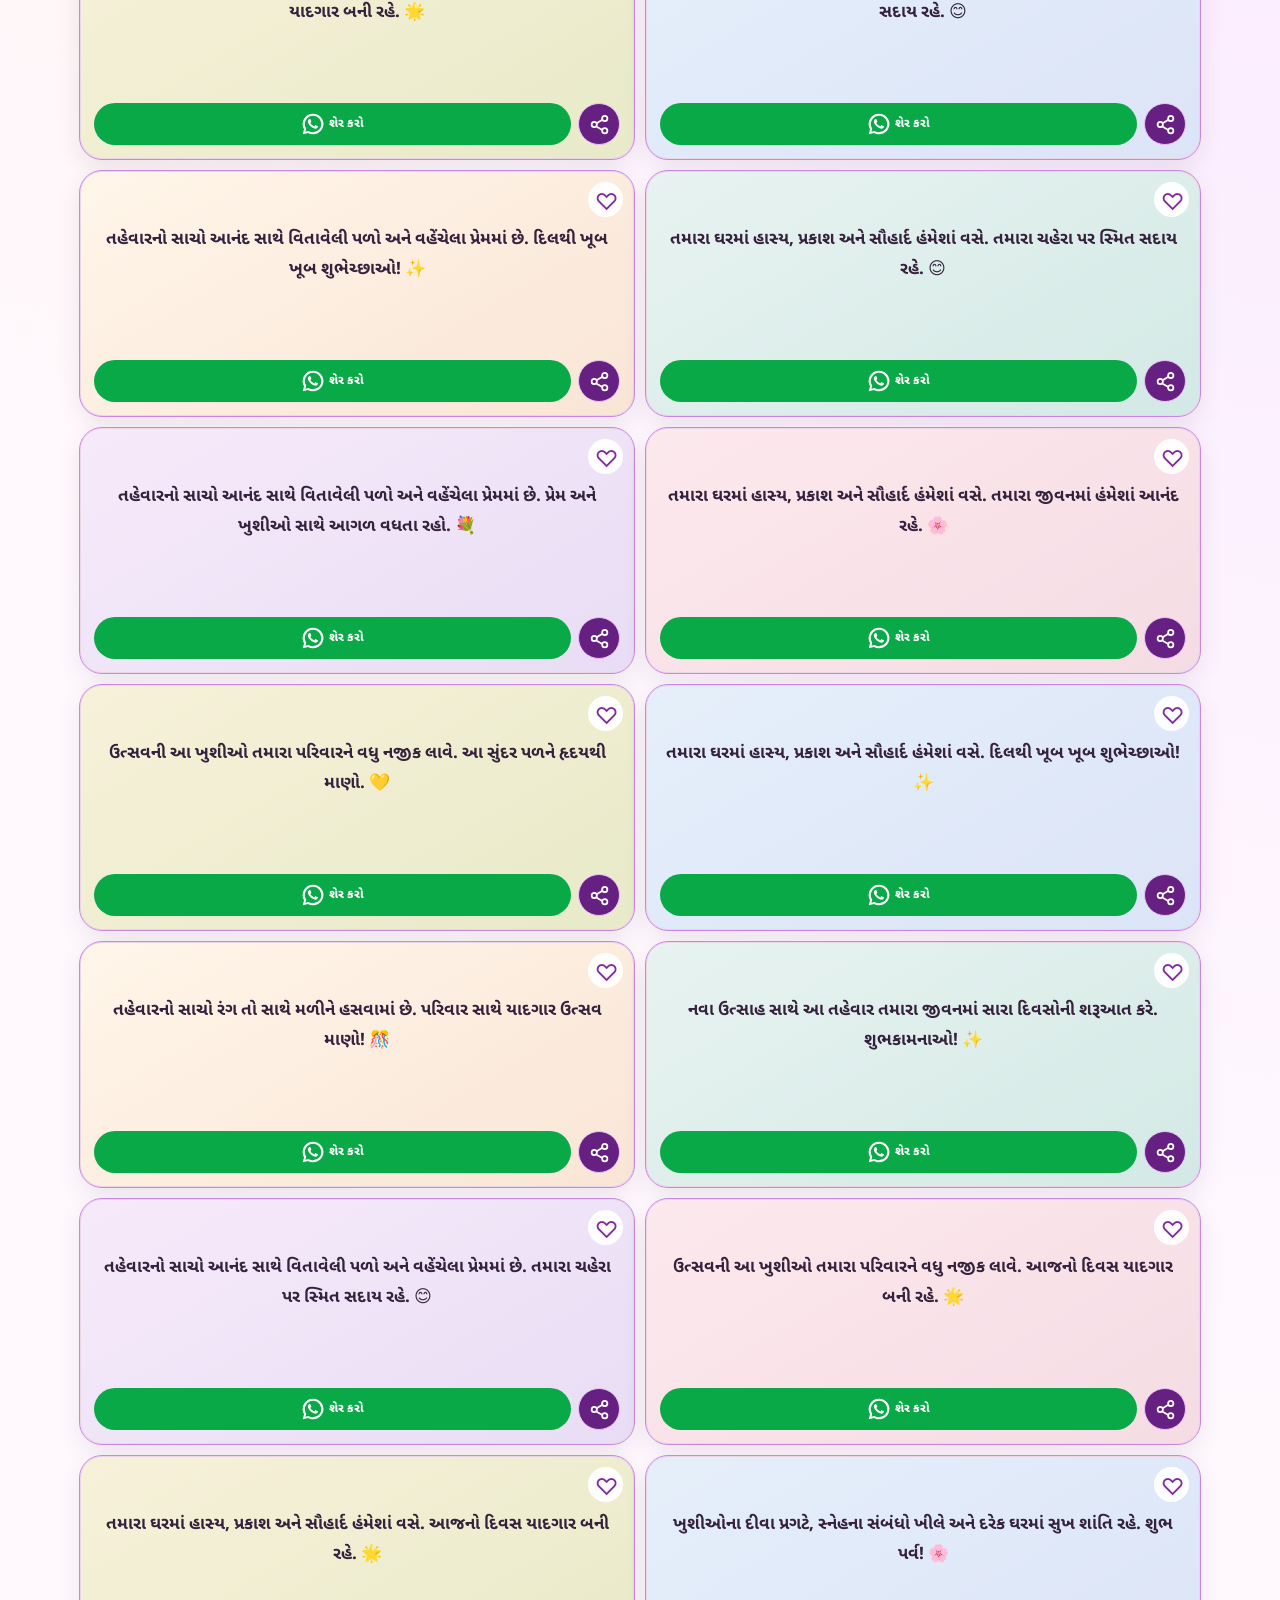
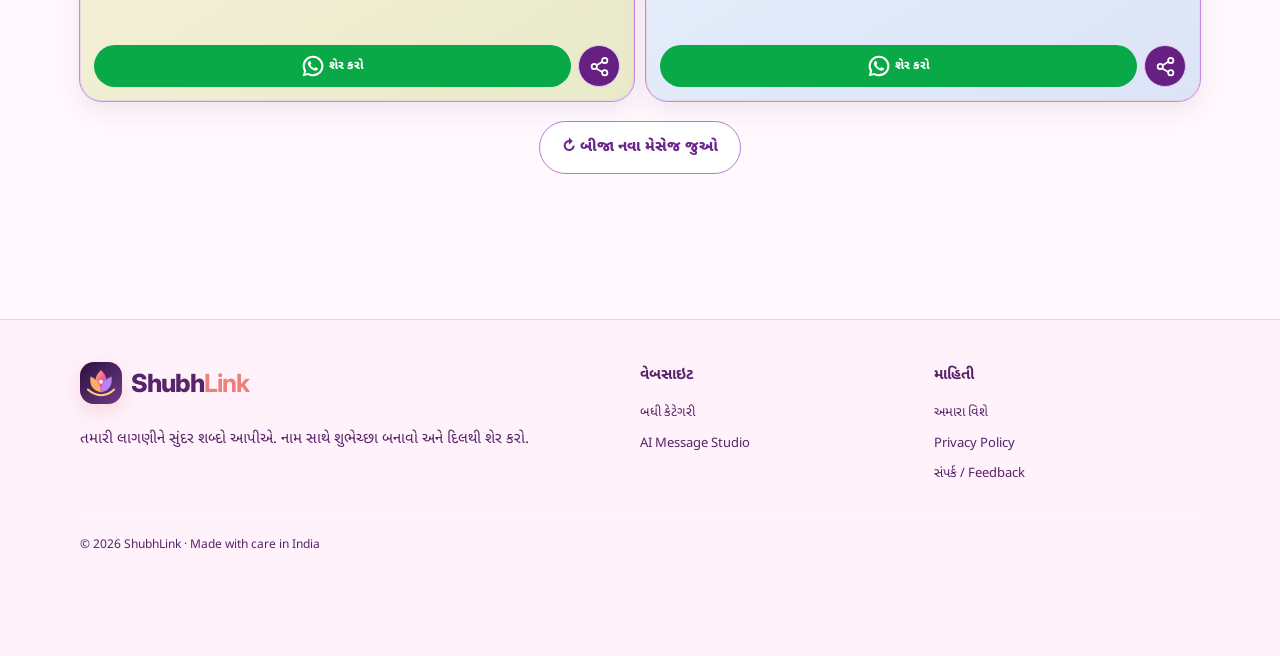
==== commit bd26c294: "Publish compact high contrast home message cards" ====
--- a/index.html
+++ b/index.html
@@ -1,7 +1,7 @@
-<!doctype html><html lang="gu"><head><meta charset="UTF-8"><meta name="viewport" content="width=device-width,initial-scale=1"><meta name="theme-color" content="#fffaff"><meta name="description" content="ShubhLink પર ગુજરાતી Birthday Wishes, Good Morning Messages, Daily Suvichar અને Friendship Wishes તમારા નામ સાથે મફતમાં બનાવો અને WhatsApp પર શેર કરો."><link rel="icon" href="icon.svg"><link rel="stylesheet" href="site.css"><link rel="stylesheet" href="share.css?v=3"><link rel="stylesheet" href="smart.css"><link rel="preconnect" href="https://fonts.googleapis.com"><link rel="preconnect" href="https://fonts.gstatic.com" crossorigin><link href="https://fonts.googleapis.com/css2?family=Noto+Sans+Gujarati:wght@400;500;600;700;800&family=Inter:wght@400;500;600;700;800;900&display=swap" rel="stylesheet"><script async src="https://pagead2.googlesyndication.com/pagead/js/adsbygoogle.js?client=ca-pub-5145666671514627" crossorigin="anonymous"></script><link rel="canonical" href="https://shubhlink.github.io/"><meta name="robots" content="index,follow"><title>ShubhLink – WhatsApp Birthday Wishes, Good Morning & Suvichar | ગુજરાતી</title><meta name="google-site-verification" content="qSlOekyk8RHYnuVXNjIYCXaRVm3rEDSoJU6ekMGInhE" /><link rel="stylesheet" href="panchang.css"><link rel="stylesheet" href="unified.css?v=17"><link rel="manifest" href="manifest.webmanifest"><meta name="mobile-web-app-capable" content="yes"><meta name="apple-mobile-web-app-capable" content="yes"><link rel="stylesheet" href="home-search.css?v=1"><link rel="stylesheet" href="ready-posters.css?v=3"></head><body><header class="sitehead"><div class="shell headwrap"><a class="brand" href="index.html"><img class="logomark" src="icon.svg" alt="" width="38" height="38"><span>Shubh<b>Link</b></span></a><nav class="desktopnav"><a class="on" href="index.html">હોમ</a><a  href="categories.html">કેટેગરી</a><a href="ai.html">✨ AI Studio</a></nav><a class="topbutton" href="ai.html">✨ AI Studio</a></div></header><main class="reference-home">
+<!doctype html><html lang="gu"><head><meta charset="UTF-8"><meta name="viewport" content="width=device-width,initial-scale=1"><meta name="theme-color" content="#fffaff"><meta name="description" content="ShubhLink પર ગુજરાતી Birthday Wishes, Good Morning Messages, Daily Suvichar અને Friendship Wishes તમારા નામ સાથે મફતમાં બનાવો અને WhatsApp પર શેર કરો."><link rel="icon" href="icon.svg"><link rel="stylesheet" href="site.css"><link rel="stylesheet" href="share.css?v=3"><link rel="stylesheet" href="smart.css"><link rel="preconnect" href="https://fonts.googleapis.com"><link rel="preconnect" href="https://fonts.gstatic.com" crossorigin><link href="https://fonts.googleapis.com/css2?family=Noto+Sans+Gujarati:wght@400;500;600;700;800&family=Inter:wght@400;500;600;700;800;900&display=swap" rel="stylesheet"><script async src="https://pagead2.googlesyndication.com/pagead/js/adsbygoogle.js?client=ca-pub-5145666671514627" crossorigin="anonymous"></script><link rel="canonical" href="https://shubhlink.github.io/"><meta name="robots" content="index,follow"><title>ShubhLink – WhatsApp Birthday Wishes, Good Morning & Suvichar | ગુજરાતી</title><meta name="google-site-verification" content="qSlOekyk8RHYnuVXNjIYCXaRVm3rEDSoJU6ekMGInhE" /><link rel="stylesheet" href="panchang.css"><link rel="stylesheet" href="unified.css?v=18"><link rel="manifest" href="manifest.webmanifest"><meta name="mobile-web-app-capable" content="yes"><meta name="apple-mobile-web-app-capable" content="yes"><link rel="stylesheet" href="home-search.css?v=1"><link rel="stylesheet" href="ready-posters.css?v=3"></head><body><header class="sitehead"><div class="shell headwrap"><a class="brand" href="index.html"><img class="logomark" src="icon.svg" alt="" width="38" height="38"><span>Shubh<b>Link</b></span></a><nav class="desktopnav"><a class="on" href="index.html">હોમ</a><a  href="categories.html">કેટેગરી</a><a href="ai.html">✨ AI Studio</a></nav><a class="topbutton" href="ai.html">✨ AI Studio</a></div></header><main class="reference-home">
 
 
 <section class="shell home-message-search" aria-label="મેસેજ શોધો"><form action="search.html" method="get" role="search"><input name="q" type="search" required maxlength="100" aria-label="કોઈપણ વિષયનો મેસેજ શોધો" placeholder="🔍 તમને કેવો મેસેજ જોઈએ?"><button type="submit">શોધો</button></form></section>
 <section class="shell section reference-featured"><div class="sectionhead"><h2>✨ તમારા માટે ખાસ મેસેજ</h2></div><div class="wishgrid" id="referenceCards"></div><button class="refresh-wishes" id="refreshHomeWishes" type="button">↻ બીજા નવા મેસેજ જુઓ</button></section>
 
-<script src="name-tools.js"></script><script src="share.js?v=3"></script><script src="data.js"></script><script src="daily-loader.js?v=2"></script><script src="backend-config.js"></script><script src="vendor/astronomy.browser.min.js"></script><script src="calendar.js"></script><script src="panchang.js"></script><script src="fresh.js"></script><script src="site.js"></script><script src="calendar-ui.js"></script></main><footer class="sitefoot"><div class="shell footgrid"><div><a class="brand" href="index.html"><img class="logomark" src="icon.svg" alt="" width="38" height="38"><span>Shubh<b>Link</b></span></a><p>તમારી લાગણીને સુંદર શબ્દો આપીએ. નામ સાથે શુભેચ્છા બનાવો અને દિલથી શેર કરો.</p></div><div><h4>વેબસાઇટ</h4><a href="categories.html">બધી કેટેગરી</a><a href="ai.html">AI Message Studio</a></div><div><h4>માહિતી</h4><a href="about.html">અમારા વિશે</a><a href="privacy.html">Privacy Policy</a><a href="contact.html">સંપર્ક / Feedback</a></div></div><div class="shell copyright">© 2026 ShubhLink · Made with care in India</div></footer><nav class="mobilebottom" aria-label="મુખ્ય મેનુ"><a href="index.html"><span>⌂</span>હોમ</a><a href="categories.html"><span>▦</span>કેટેગરી</a><a href="ai.html"><span>✦</span>AI</a></nav><script src="poster-art.js?v=1"></script><script src="poster-photos.js?v=2"></script><script src="ready-posters.js?v=5"></script><script src="reference-home.js?v=17"></script><script src="pwa.js?v=2"></script></body></html>+<script src="name-tools.js"></script><script src="share.js?v=3"></script><script src="data.js"></script><script src="daily-loader.js?v=2"></script><script src="backend-config.js"></script><script src="vendor/astronomy.browser.min.js"></script><script src="calendar.js"></script><script src="panchang.js"></script><script src="fresh.js"></script><script src="site.js"></script><script src="calendar-ui.js"></script></main><footer class="sitefoot"><div class="shell footgrid"><div><a class="brand" href="index.html"><img class="logomark" src="icon.svg" alt="" width="38" height="38"><span>Shubh<b>Link</b></span></a><p>તમારી લાગણીને સુંદર શબ્દો આપીએ. નામ સાથે શુભેચ્છા બનાવો અને દિલથી શેર કરો.</p></div><div><h4>વેબસાઇટ</h4><a href="categories.html">બધી કેટેગરી</a><a href="ai.html">AI Message Studio</a></div><div><h4>માહિતી</h4><a href="about.html">અમારા વિશે</a><a href="privacy.html">Privacy Policy</a><a href="contact.html">સંપર્ક / Feedback</a></div></div><div class="shell copyright">© 2026 ShubhLink · Made with care in India</div></footer><nav class="mobilebottom" aria-label="મુખ્ય મેનુ"><a href="index.html"><span>⌂</span>હોમ</a><a href="categories.html"><span>▦</span>કેટેગરી</a><a href="ai.html"><span>✦</span>AI</a></nav><script src="poster-art.js?v=1"></script><script src="poster-photos.js?v=2"></script><script src="ready-posters.js?v=5"></script><script src="reference-home.js?v=18"></script><script src="pwa.js?v=2"></script></body></html>
--- a/unified.css
+++ b/unified.css
@@ -112,3 +112,13 @@
 .reference-home .reference-featured .wishitem.illustrated p{color:#3b2941!important;text-shadow:none!important;font-weight:700!important;line-height:1.85!important;overflow-wrap:anywhere!important;position:relative;z-index:1}
 .reference-home .reference-featured .wishitem.illustrated .wish-actions{position:relative;z-index:2;margin-top:auto}
 .reference-home .reference-featured .wishitem.illustrated .wish-favorite{z-index:3}
+
+/* v18: high-contrast, balanced home message tiles */
+.reference-home .reference-featured .wishgrid{gap:12px!important}
+.reference-home .reference-featured .wishitem.illustrated{background-image:none!important;min-height:245px!important;height:auto!important;padding:54px 13px 13px!important;justify-content:space-between!important;align-items:stretch!important;gap:10px!important;border-radius:22px!important}
+.reference-home .reference-featured .wishitem.illustrated p,.reference-home .reference-featured .wishitem.illustrated:nth-child(n) p{color:#35223c!important;-webkit-text-fill-color:#35223c!important;text-shadow:none!important;font-size:clamp(13px,3.5vw,17px)!important;font-weight:700!important;line-height:1.75!important;display:block!important;-webkit-line-clamp:unset!important;overflow:visible!important;flex:1 0 auto!important;align-self:stretch!important;text-align:center!important;margin:auto 0!important}
+.reference-home .reference-featured .wishitem.illustrated .wish-actions{display:flex!important;align-items:center!important;justify-content:space-between!important;gap:7px!important;margin-top:12px!important}
+.reference-home .reference-featured .wishitem.illustrated .wish-whatsapp{font-size:12px!important;padding:9px 7px!important;min-width:0!important;white-space:nowrap!important}
+.reference-home .reference-featured .wishitem.illustrated .share-secondary{flex:none!important}
+.reference-home .reference-featured .wishitem.illustrated .wish-favorite{top:10px!important;right:10px!important}
+@media(max-width:390px){.reference-home .reference-featured .wishitem.illustrated{padding:51px 9px 10px!important;min-height:230px!important}.reference-home .reference-featured .wishitem.illustrated p{font-size:13px!important}}
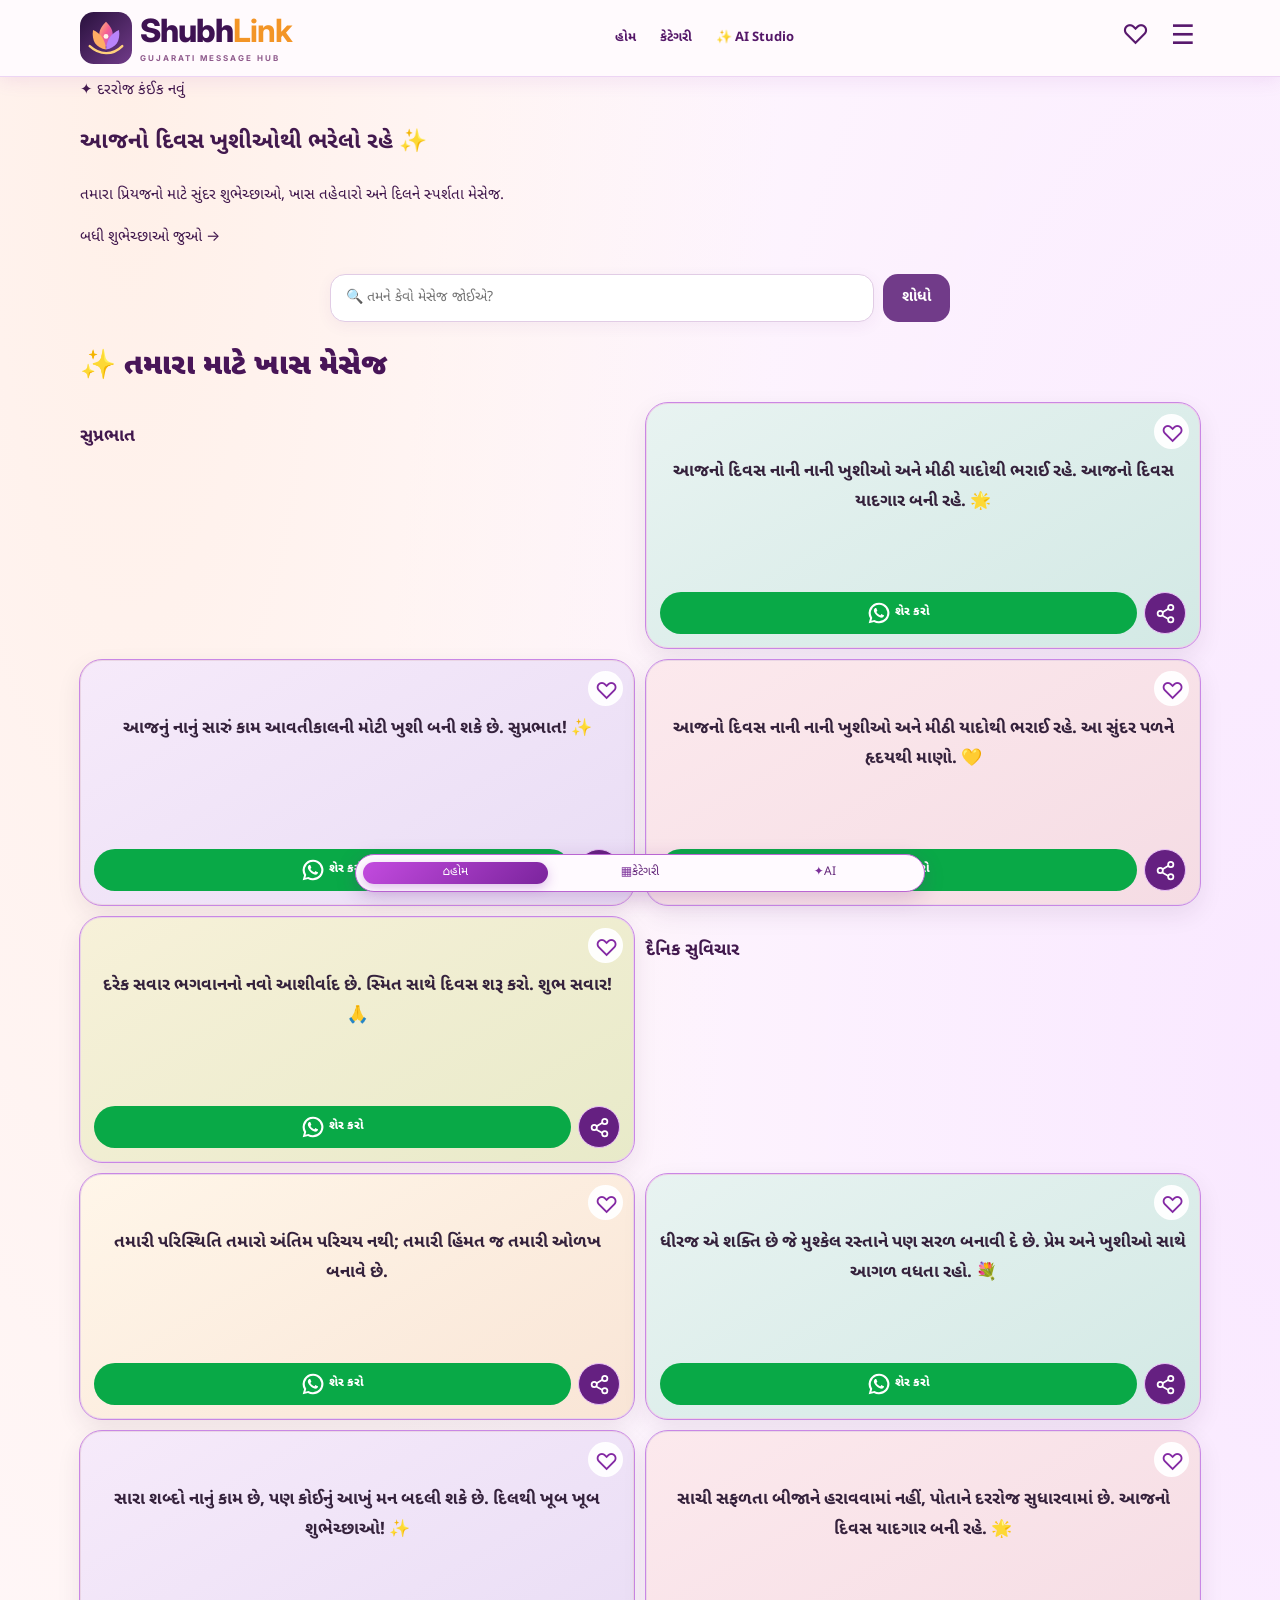
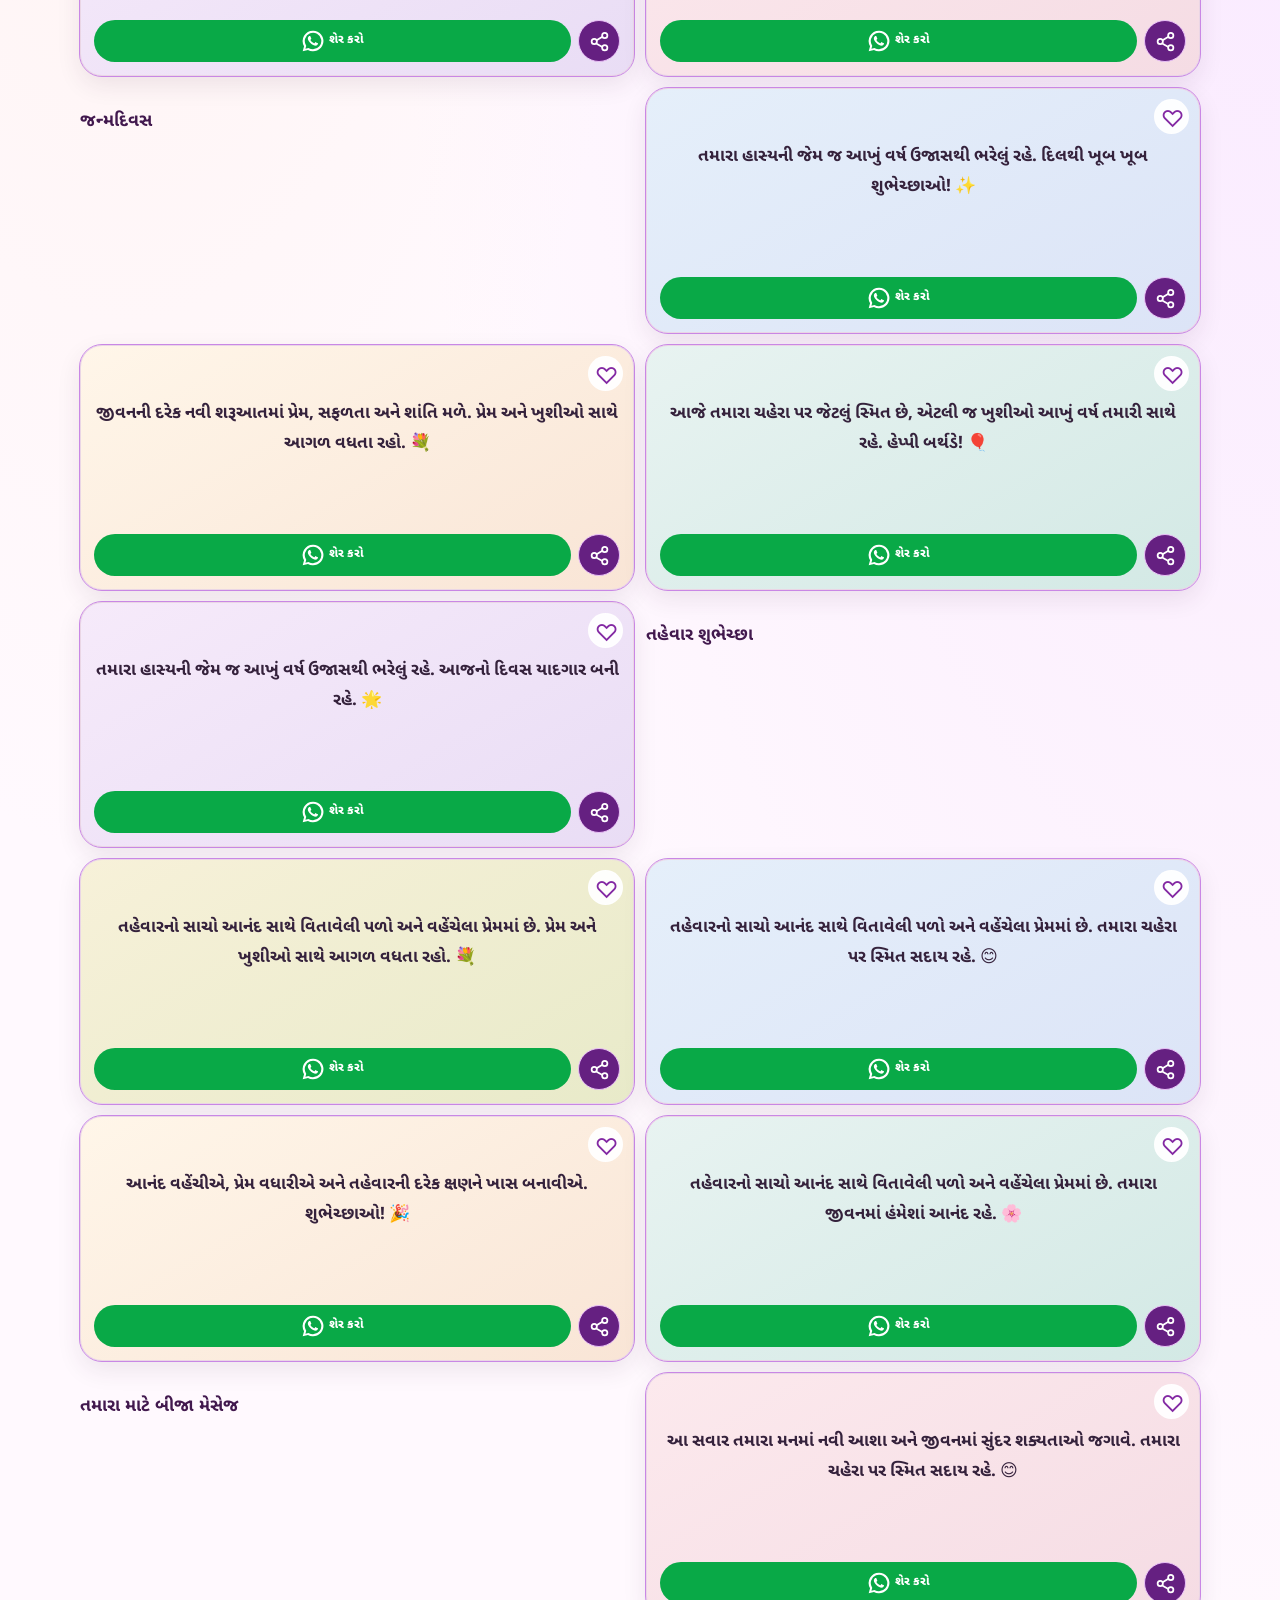
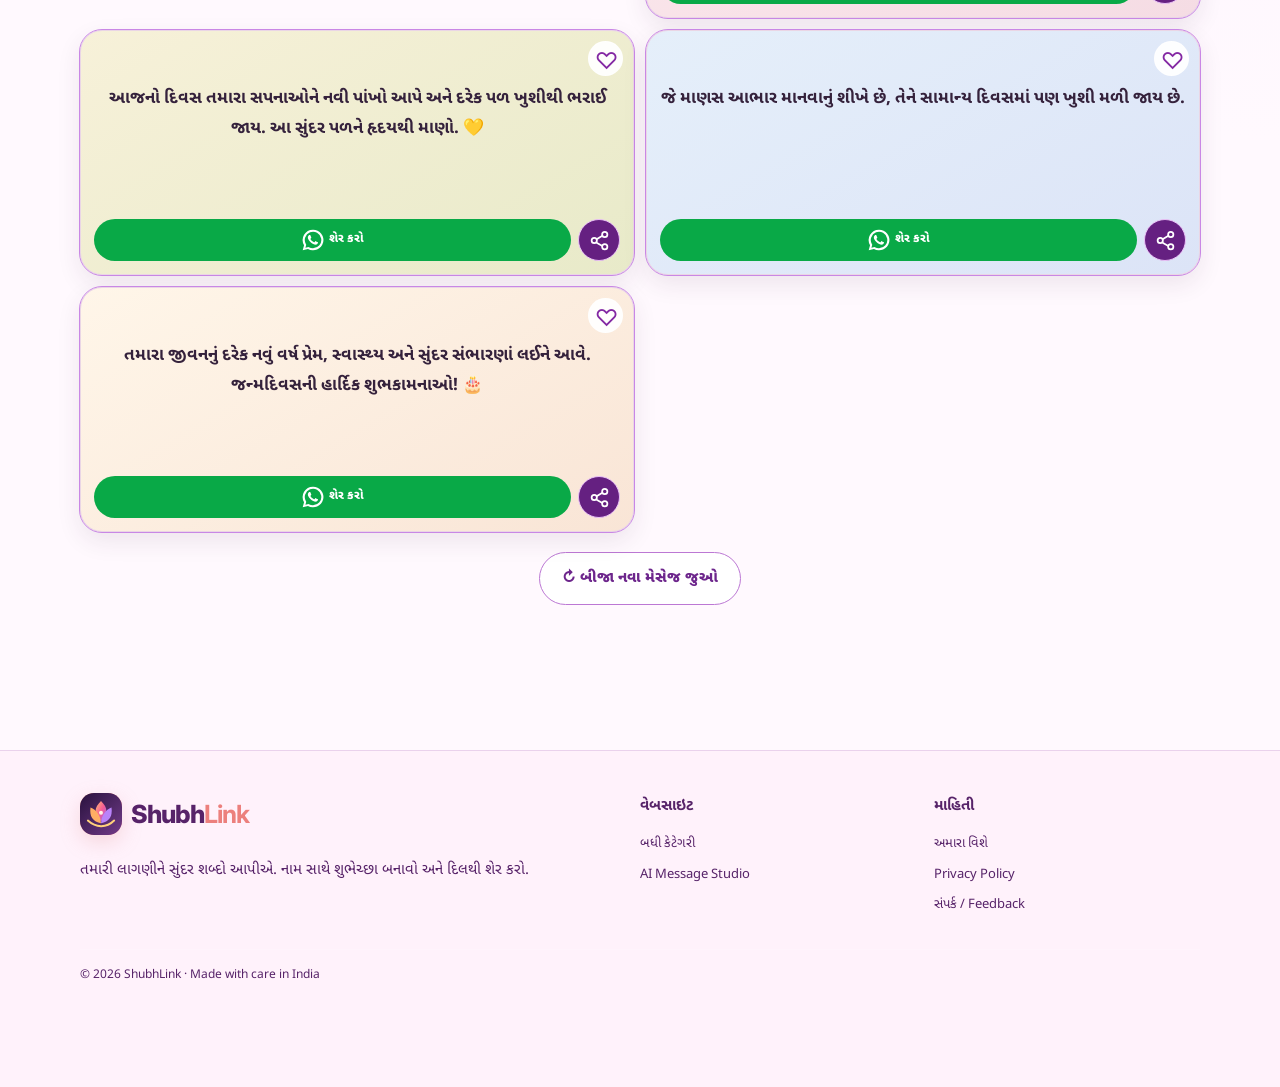
==== commit 7e6493d5: "Add welcoming daily greeting and grouped home messages" ====
--- a/index.html
+++ b/index.html
@@ -1,7 +1,7 @@
-<!doctype html><html lang="gu"><head><meta charset="UTF-8"><meta name="viewport" content="width=device-width,initial-scale=1"><meta name="theme-color" content="#fffaff"><meta name="description" content="ShubhLink પર ગુજરાતી Birthday Wishes, Good Morning Messages, Daily Suvichar અને Friendship Wishes તમારા નામ સાથે મફતમાં બનાવો અને WhatsApp પર શેર કરો."><link rel="icon" href="icon.svg"><link rel="stylesheet" href="site.css"><link rel="stylesheet" href="share.css?v=3"><link rel="stylesheet" href="smart.css"><link rel="preconnect" href="https://fonts.googleapis.com"><link rel="preconnect" href="https://fonts.gstatic.com" crossorigin><link href="https://fonts.googleapis.com/css2?family=Noto+Sans+Gujarati:wght@400;500;600;700;800&family=Inter:wght@400;500;600;700;800;900&display=swap" rel="stylesheet"><script async src="https://pagead2.googlesyndication.com/pagead/js/adsbygoogle.js?client=ca-pub-5145666671514627" crossorigin="anonymous"></script><link rel="canonical" href="https://shubhlink.github.io/"><meta name="robots" content="index,follow"><title>ShubhLink – WhatsApp Birthday Wishes, Good Morning & Suvichar | ગુજરાતી</title><meta name="google-site-verification" content="qSlOekyk8RHYnuVXNjIYCXaRVm3rEDSoJU6ekMGInhE" /><link rel="stylesheet" href="panchang.css"><link rel="stylesheet" href="unified.css?v=18"><link rel="manifest" href="manifest.webmanifest"><meta name="mobile-web-app-capable" content="yes"><meta name="apple-mobile-web-app-capable" content="yes"><link rel="stylesheet" href="home-search.css?v=1"><link rel="stylesheet" href="ready-posters.css?v=3"></head><body><header class="sitehead"><div class="shell headwrap"><a class="brand" href="index.html"><img class="logomark" src="icon.svg" alt="" width="38" height="38"><span>Shubh<b>Link</b></span></a><nav class="desktopnav"><a class="on" href="index.html">હોમ</a><a  href="categories.html">કેટેગરી</a><a href="ai.html">✨ AI Studio</a></nav><a class="topbutton" href="ai.html">✨ AI Studio</a></div></header><main class="reference-home">
+<!doctype html><html lang="gu"><head><meta charset="UTF-8"><meta name="viewport" content="width=device-width,initial-scale=1"><meta name="theme-color" content="#fffaff"><meta name="description" content="ShubhLink પર ગુજરાતી Birthday Wishes, Good Morning Messages, Daily Suvichar અને Friendship Wishes તમારા નામ સાથે મફતમાં બનાવો અને WhatsApp પર શેર કરો."><link rel="icon" href="icon.svg"><link rel="stylesheet" href="site.css"><link rel="stylesheet" href="share.css?v=3"><link rel="stylesheet" href="smart.css"><link rel="preconnect" href="https://fonts.googleapis.com"><link rel="preconnect" href="https://fonts.gstatic.com" crossorigin><link href="https://fonts.googleapis.com/css2?family=Noto+Sans+Gujarati:wght@400;500;600;700;800&family=Inter:wght@400;500;600;700;800;900&display=swap" rel="stylesheet"><script async src="https://pagead2.googlesyndication.com/pagead/js/adsbygoogle.js?client=ca-pub-5145666671514627" crossorigin="anonymous"></script><link rel="canonical" href="https://shubhlink.github.io/"><meta name="robots" content="index,follow"><title>ShubhLink – WhatsApp Birthday Wishes, Good Morning & Suvichar | ગુજરાતી</title><meta name="google-site-verification" content="qSlOekyk8RHYnuVXNjIYCXaRVm3rEDSoJU6ekMGInhE" /><link rel="stylesheet" href="panchang.css"><link rel="stylesheet" href="unified.css?v=18"><link rel="manifest" href="manifest.webmanifest"><meta name="mobile-web-app-capable" content="yes"><meta name="apple-mobile-web-app-capable" content="yes"><link rel="stylesheet" href="home-search.css?v=1"><link rel="stylesheet" href="home-upgrade.css?v=1"><link rel="stylesheet" href="ready-posters.css?v=3"></head><body><header class="sitehead"><div class="shell headwrap"><a class="brand" href="index.html"><img class="logomark" src="icon.svg" alt="" width="38" height="38"><span>Shubh<b>Link</b></span></a><nav class="desktopnav"><a class="on" href="index.html">હોમ</a><a  href="categories.html">કેટેગરી</a><a href="ai.html">✨ AI Studio</a></nav><a class="topbutton" href="ai.html">✨ AI Studio</a></div></header><main class="reference-home">
 
 
-<section class="shell home-message-search" aria-label="મેસેજ શોધો"><form action="search.html" method="get" role="search"><input name="q" type="search" required maxlength="100" aria-label="કોઈપણ વિષયનો મેસેજ શોધો" placeholder="🔍 તમને કેવો મેસેજ જોઈએ?"><button type="submit">શોધો</button></form></section>
+<section class="shell home-welcome" aria-label="આજનું સ્વાગત"><span class="welcome-kicker">✦ દરરોજ કંઈક નવું</span><h1>આજનો દિવસ ખુશીઓથી ભરેલો રહે ✨</h1><p>તમારા પ્રિયજનો માટે સુંદર શુભેચ્છાઓ, ખાસ તહેવારો અને દિલને સ્પર્શતા મેસેજ.</p><a href="categories.html">બધી શુભેચ્છાઓ જુઓ →</a></section><section class="shell home-message-search" aria-label="મેસેજ શોધો"><form action="search.html" method="get" role="search"><input name="q" type="search" required maxlength="100" aria-label="કોઈપણ વિષયનો મેસેજ શોધો" placeholder="🔍 તમને કેવો મેસેજ જોઈએ?"><button type="submit">શોધો</button></form></section>
 <section class="shell section reference-featured"><div class="sectionhead"><h2>✨ તમારા માટે ખાસ મેસેજ</h2></div><div class="wishgrid" id="referenceCards"></div><button class="refresh-wishes" id="refreshHomeWishes" type="button">↻ બીજા નવા મેસેજ જુઓ</button></section>
 
-<script src="name-tools.js"></script><script src="share.js?v=3"></script><script src="data.js"></script><script src="daily-loader.js?v=2"></script><script src="backend-config.js"></script><script src="vendor/astronomy.browser.min.js"></script><script src="calendar.js"></script><script src="panchang.js"></script><script src="fresh.js"></script><script src="site.js"></script><script src="calendar-ui.js"></script></main><footer class="sitefoot"><div class="shell footgrid"><div><a class="brand" href="index.html"><img class="logomark" src="icon.svg" alt="" width="38" height="38"><span>Shubh<b>Link</b></span></a><p>તમારી લાગણીને સુંદર શબ્દો આપીએ. નામ સાથે શુભેચ્છા બનાવો અને દિલથી શેર કરો.</p></div><div><h4>વેબસાઇટ</h4><a href="categories.html">બધી કેટેગરી</a><a href="ai.html">AI Message Studio</a></div><div><h4>માહિતી</h4><a href="about.html">અમારા વિશે</a><a href="privacy.html">Privacy Policy</a><a href="contact.html">સંપર્ક / Feedback</a></div></div><div class="shell copyright">© 2026 ShubhLink · Made with care in India</div></footer><nav class="mobilebottom" aria-label="મુખ્ય મેનુ"><a href="index.html"><span>⌂</span>હોમ</a><a href="categories.html"><span>▦</span>કેટેગરી</a><a href="ai.html"><span>✦</span>AI</a></nav><script src="poster-art.js?v=1"></script><script src="poster-photos.js?v=2"></script><script src="ready-posters.js?v=5"></script><script src="reference-home.js?v=18"></script><script src="pwa.js?v=2"></script></body></html>+<script src="name-tools.js"></script><script src="share.js?v=3"></script><script src="data.js"></script><script src="daily-loader.js?v=2"></script><script src="backend-config.js"></script><script src="vendor/astronomy.browser.min.js"></script><script src="calendar.js"></script><script src="world-festivals.js"></script><script src="panchang.js"></script><script src="fresh.js"></script><script src="site.js"></script><script src="calendar-ui.js"></script></main><footer class="sitefoot"><div class="shell footgrid"><div><a class="brand" href="index.html"><img class="logomark" src="icon.svg" alt="" width="38" height="38"><span>Shubh<b>Link</b></span></a><p>તમારી લાગણીને સુંદર શબ્દો આપીએ. નામ સાથે શુભેચ્છા બનાવો અને દિલથી શેર કરો.</p></div><div><h4>વેબસાઇટ</h4><a href="categories.html">બધી કેટેગરી</a><a href="ai.html">AI Message Studio</a></div><div><h4>માહિતી</h4><a href="about.html">અમારા વિશે</a><a href="privacy.html">Privacy Policy</a><a href="contact.html">સંપર્ક / Feedback</a></div></div><div class="shell copyright">© 2026 ShubhLink · Made with care in India</div></footer><nav class="mobilebottom" aria-label="મુખ્ય મેનુ"><a href="index.html"><span>⌂</span>હોમ</a><a href="categories.html"><span>▦</span>કેટેગરી</a><a href="ai.html"><span>✦</span>AI</a></nav><script src="poster-art.js?v=1"></script><script src="poster-photos.js?v=2"></script><script src="ready-posters.js?v=5"></script><script src="reference-home.js?v=18"></script><script src="pwa.js?v=2"></script></body></html>
--- a/smart.css
+++ b/smart.css
@@ -133,3 +133,9 @@
 .slim-search .search-actions button{background:#f1edf3;color:#69566c}
 .slim-search .search-more{background:#503660;color:white;border:0;box-shadow:0 5px 15px #4a345028;cursor:pointer;margin:19px auto 15px}
 @media(max-width:700px){.ai-spotlight{margin:0 auto 18px;padding:22px;flex-direction:column;align-items:flex-start;gap:12px}.ai-spotlight .btn{width:100%;text-align:center}.smart-feature{min-height:0}.slim-search .search-hero{padding:22px 18px}.slim-search .search-message{padding:17px}.slim-search .search-message p{font-size:14px;min-height:0}.slim-search .search-ai-link{font-size:12px}.smart-topline .smart-date{font-size:11px;padding:7px 10px}.smart-topline{gap:7px}}
+
+/* Consistent home-style sharing controls on search cards */
+.slim-search .search-message .search-actions{display:flex;align-items:center;gap:10px;width:100%;margin-top:auto}
+.slim-search .search-message .search-actions .search-whatsapp{display:inline-flex!important;align-items:center;justify-content:center;gap:7px;flex:1;min-width:0;min-height:48px;background:#09a947!important;color:#fff!important;border:0!important;border-radius:28px!important;padding:10px 12px!important;font-size:14px!important;font-weight:800!important;white-space:nowrap}
+.slim-search .search-message .search-actions .share-secondary{display:grid!important;place-items:center;flex:0 0 48px;width:48px;height:48px;background:#652081!important;color:#fff!important;border:1px solid #e9c1f6!important;border-radius:50%!important;padding:0!important}
+.slim-search .search-message .search-actions .wa-icon{width:23px;height:23px;fill:currentColor}
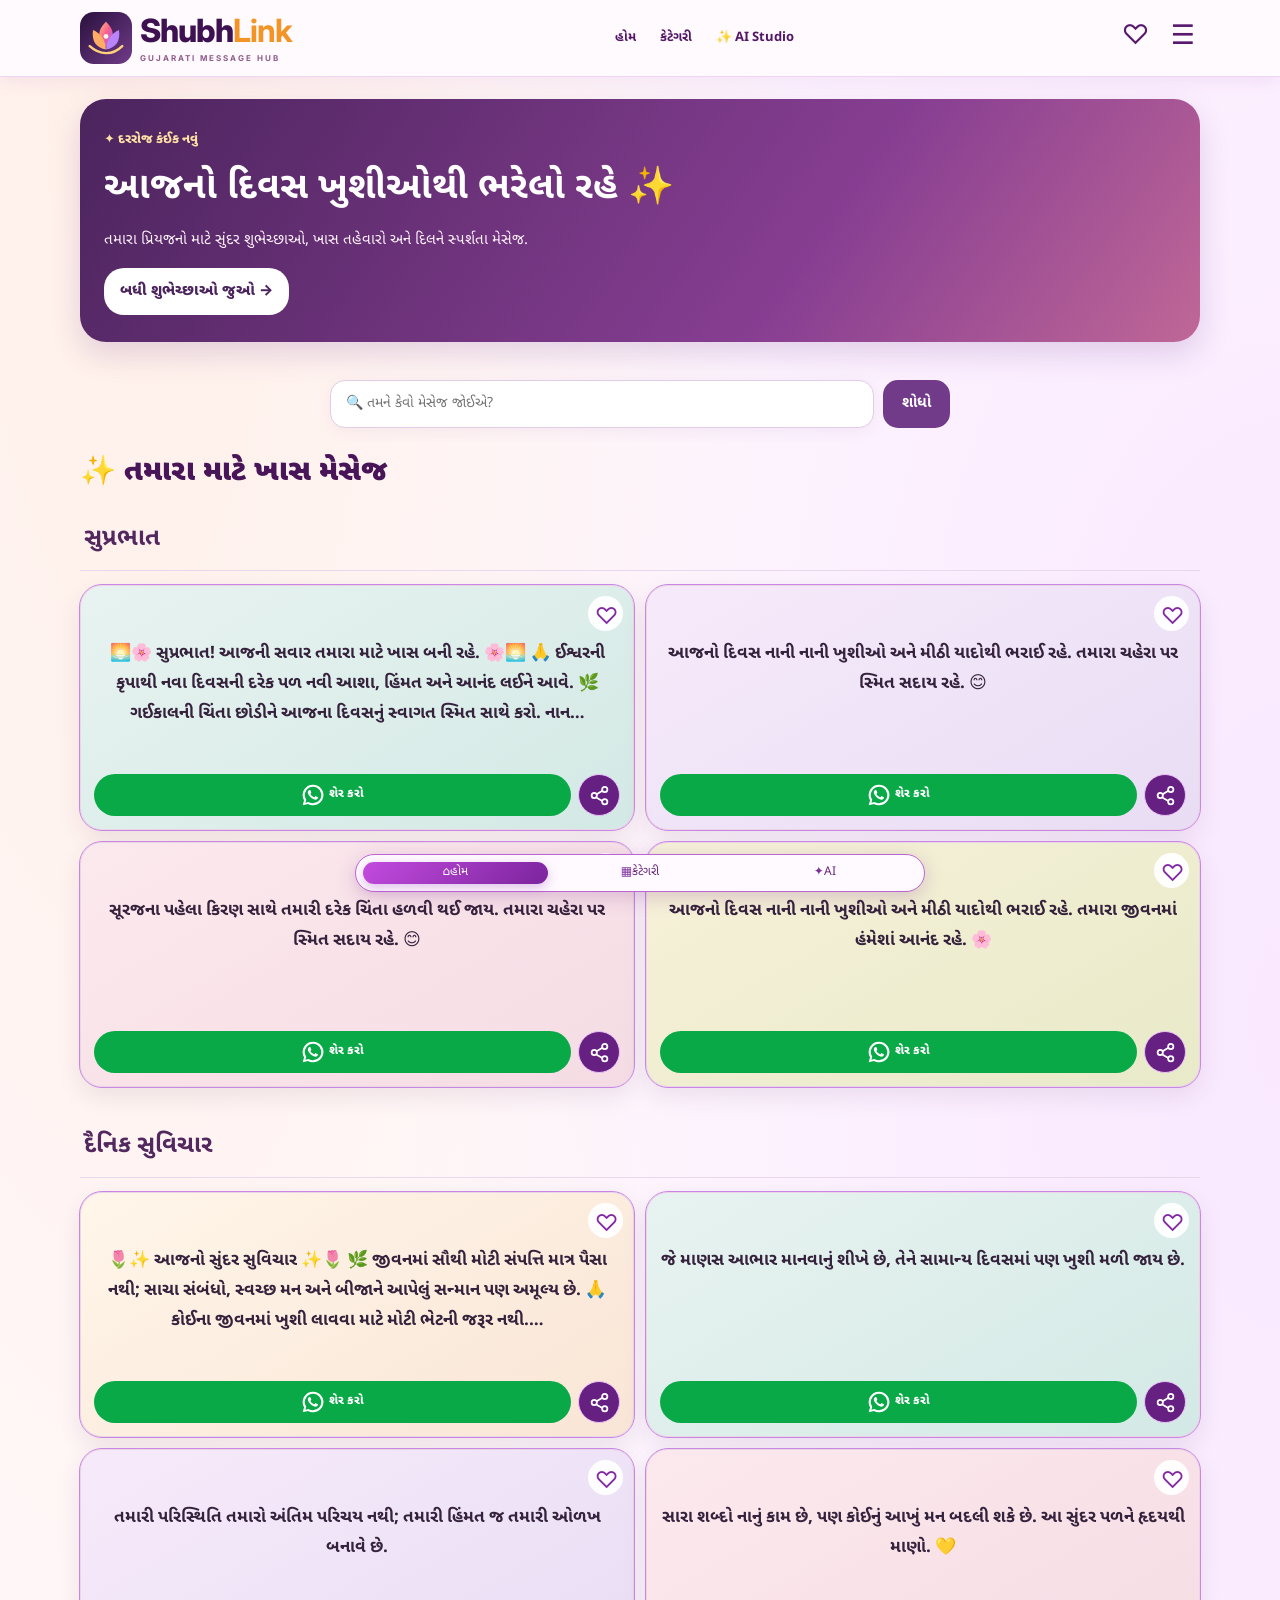
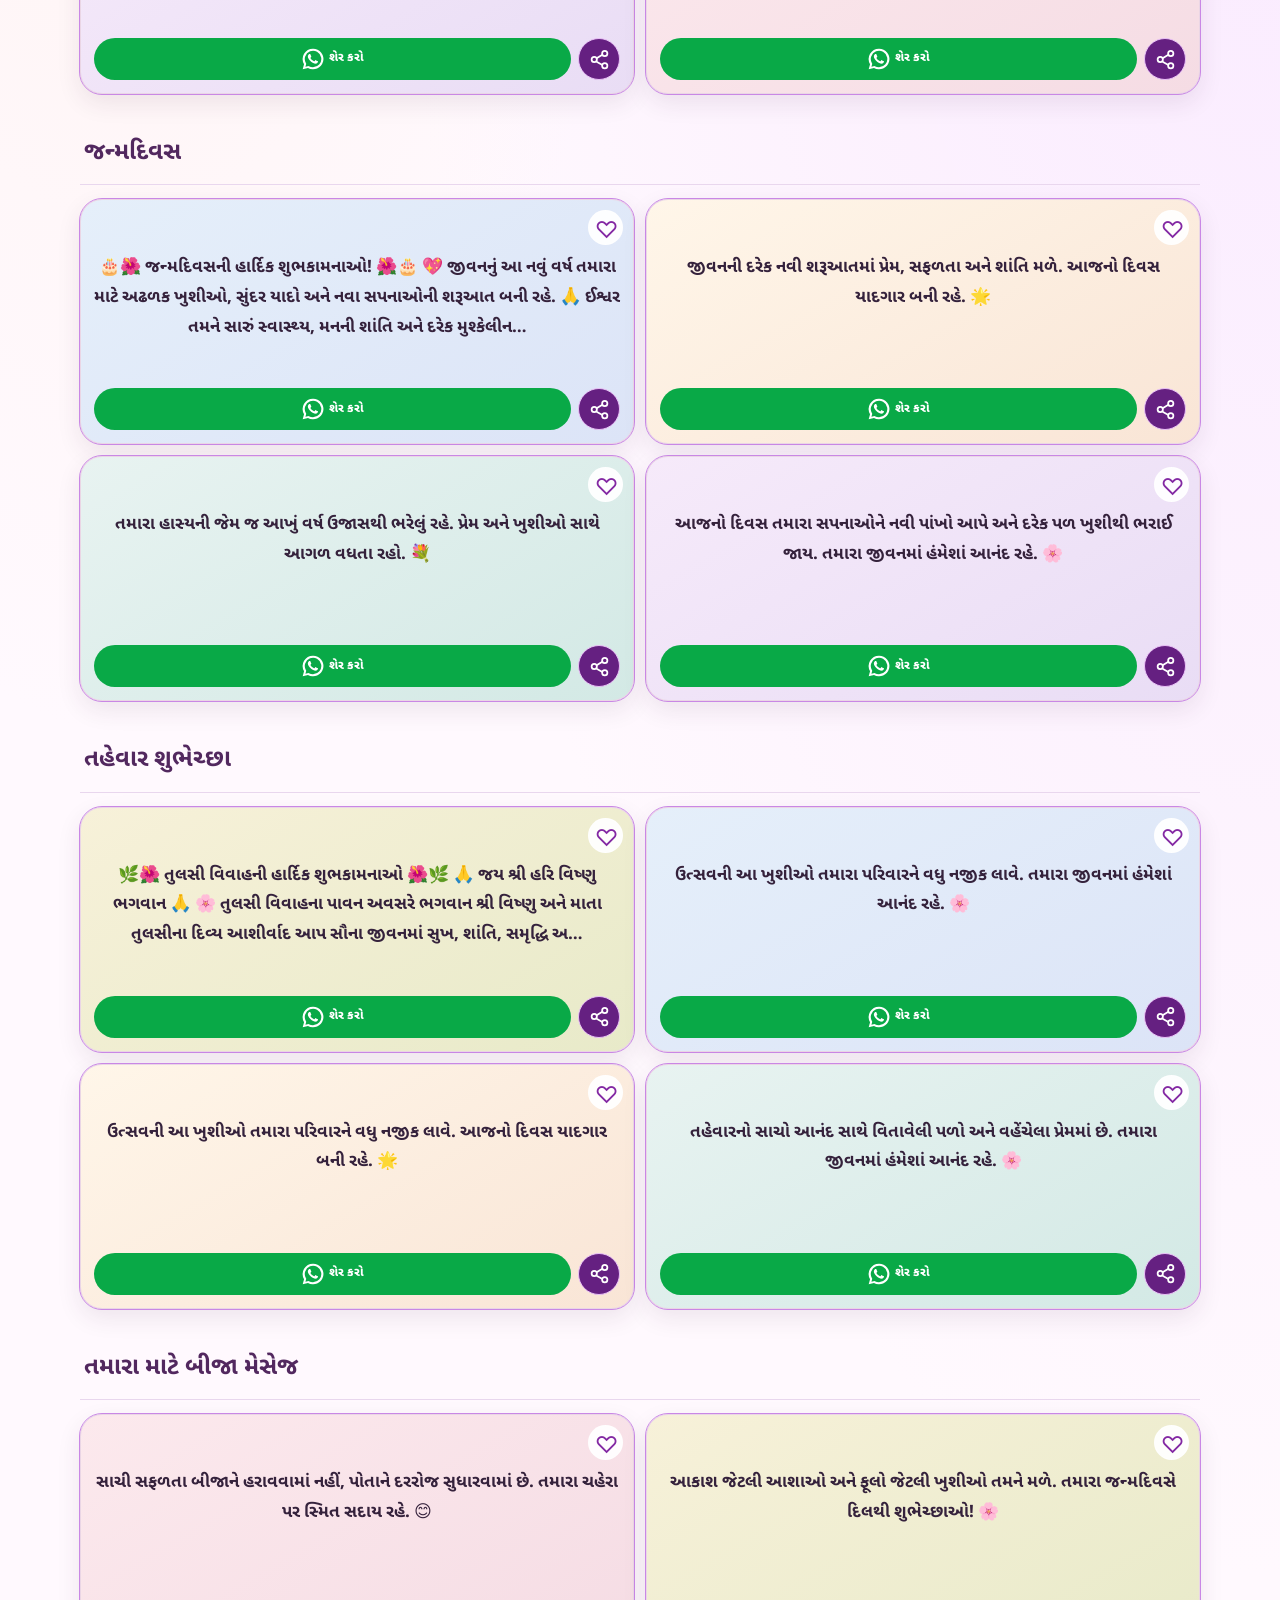
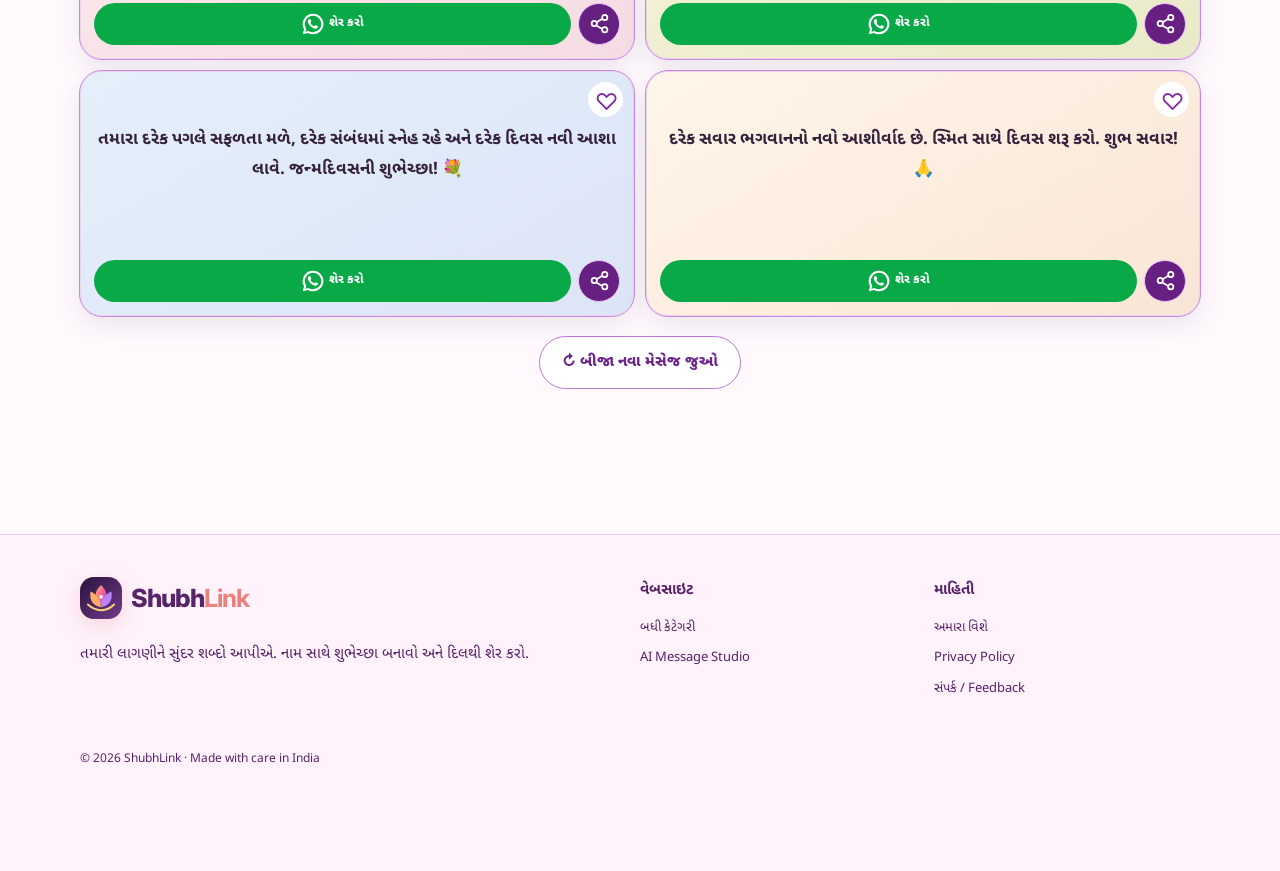
==== commit db023bcf: "Load premium original Gujarati greetings on homepage" ====
--- a/index.html
+++ b/index.html
@@ -4,4 +4,4 @@
 <section class="shell home-welcome" aria-label="આજનું સ્વાગત"><span class="welcome-kicker">✦ દરરોજ કંઈક નવું</span><h1>આજનો દિવસ ખુશીઓથી ભરેલો રહે ✨</h1><p>તમારા પ્રિયજનો માટે સુંદર શુભેચ્છાઓ, ખાસ તહેવારો અને દિલને સ્પર્શતા મેસેજ.</p><a href="categories.html">બધી શુભેચ્છાઓ જુઓ →</a></section><section class="shell home-message-search" aria-label="મેસેજ શોધો"><form action="search.html" method="get" role="search"><input name="q" type="search" required maxlength="100" aria-label="કોઈપણ વિષયનો મેસેજ શોધો" placeholder="🔍 તમને કેવો મેસેજ જોઈએ?"><button type="submit">શોધો</button></form></section>
 <section class="shell section reference-featured"><div class="sectionhead"><h2>✨ તમારા માટે ખાસ મેસેજ</h2></div><div class="wishgrid" id="referenceCards"></div><button class="refresh-wishes" id="refreshHomeWishes" type="button">↻ બીજા નવા મેસેજ જુઓ</button></section>
 
-<script src="name-tools.js"></script><script src="share.js?v=3"></script><script src="data.js"></script><script src="daily-loader.js?v=2"></script><script src="backend-config.js"></script><script src="vendor/astronomy.browser.min.js"></script><script src="calendar.js"></script><script src="world-festivals.js"></script><script src="panchang.js"></script><script src="fresh.js"></script><script src="site.js"></script><script src="calendar-ui.js"></script></main><footer class="sitefoot"><div class="shell footgrid"><div><a class="brand" href="index.html"><img class="logomark" src="icon.svg" alt="" width="38" height="38"><span>Shubh<b>Link</b></span></a><p>તમારી લાગણીને સુંદર શબ્દો આપીએ. નામ સાથે શુભેચ્છા બનાવો અને દિલથી શેર કરો.</p></div><div><h4>વેબસાઇટ</h4><a href="categories.html">બધી કેટેગરી</a><a href="ai.html">AI Message Studio</a></div><div><h4>માહિતી</h4><a href="about.html">અમારા વિશે</a><a href="privacy.html">Privacy Policy</a><a href="contact.html">સંપર્ક / Feedback</a></div></div><div class="shell copyright">© 2026 ShubhLink · Made with care in India</div></footer><nav class="mobilebottom" aria-label="મુખ્ય મેનુ"><a href="index.html"><span>⌂</span>હોમ</a><a href="categories.html"><span>▦</span>કેટેગરી</a><a href="ai.html"><span>✦</span>AI</a></nav><script src="poster-art.js?v=1"></script><script src="poster-photos.js?v=2"></script><script src="ready-posters.js?v=5"></script><script src="reference-home.js?v=18"></script><script src="pwa.js?v=2"></script></body></html>+<script src="name-tools.js"></script><script src="share.js?v=3"></script><script src="data.js"></script><script src="daily-loader.js?v=2"></script><script src="premium-messages.js?v=1"></script><script src="backend-config.js"></script><script src="vendor/astronomy.browser.min.js"></script><script src="calendar.js"></script><script src="world-festivals.js"></script><script src="panchang.js"></script><script src="fresh.js"></script><script src="site.js"></script><script src="calendar-ui.js"></script></main><footer class="sitefoot"><div class="shell footgrid"><div><a class="brand" href="index.html"><img class="logomark" src="icon.svg" alt="" width="38" height="38"><span>Shubh<b>Link</b></span></a><p>તમારી લાગણીને સુંદર શબ્દો આપીએ. નામ સાથે શુભેચ્છા બનાવો અને દિલથી શેર કરો.</p></div><div><h4>વેબસાઇટ</h4><a href="categories.html">બધી કેટેગરી</a><a href="ai.html">AI Message Studio</a></div><div><h4>માહિતી</h4><a href="about.html">અમારા વિશે</a><a href="privacy.html">Privacy Policy</a><a href="contact.html">સંપર્ક / Feedback</a></div></div><div class="shell copyright">© 2026 ShubhLink · Made with care in India</div></footer><nav class="mobilebottom" aria-label="મુખ્ય મેનુ"><a href="index.html"><span>⌂</span>હોમ</a><a href="categories.html"><span>▦</span>કેટેગરી</a><a href="ai.html"><span>✦</span>AI</a></nav><script src="poster-art.js?v=1"></script><script src="poster-photos.js?v=2"></script><script src="ready-posters.js?v=5"></script><script src="reference-home.js?v=18"></script><script src="pwa.js?v=2"></script></body></html>
--- a/home-upgrade.css
+++ b/home-upgrade.css
@@ -0,0 +1 @@
+.home-welcome{margin:22px auto 15px;padding:27px 24px;border-radius:26px;background:linear-gradient(125deg,#4b245d,#873e92 65%,#bf6797);color:white;box-shadow:0 12px 30px #71398d30}.home-welcome .welcome-kicker{font-size:13px;color:#ffe1a5;font-weight:800}.home-welcome h1{color:#fff;font-size:clamp(23px,5vw,37px);line-height:1.5;margin:9px 0}.home-welcome p{color:#fff1fb;line-height:1.8;margin:0 0 14px}.home-welcome a{display:inline-block;color:#4b245d;background:#fff;border-radius:20px;padding:10px 16px;font-weight:800;text-decoration:none}.reference-home .reference-featured .wishgrid>.home-group-title{grid-column:1/-1;font-size:clamp(18px,4.5vw,24px);color:#52285f;margin:17px 0 2px;padding:9px 4px;border-bottom:1px solid #e9d7ee}.reference-home .reference-featured .wishgrid>.home-group-title:first-child{margin-top:0}@media(max-width:600px){.home-welcome{padding:22px 19px;margin-top:15px}.home-welcome h1{font-size:24px}}
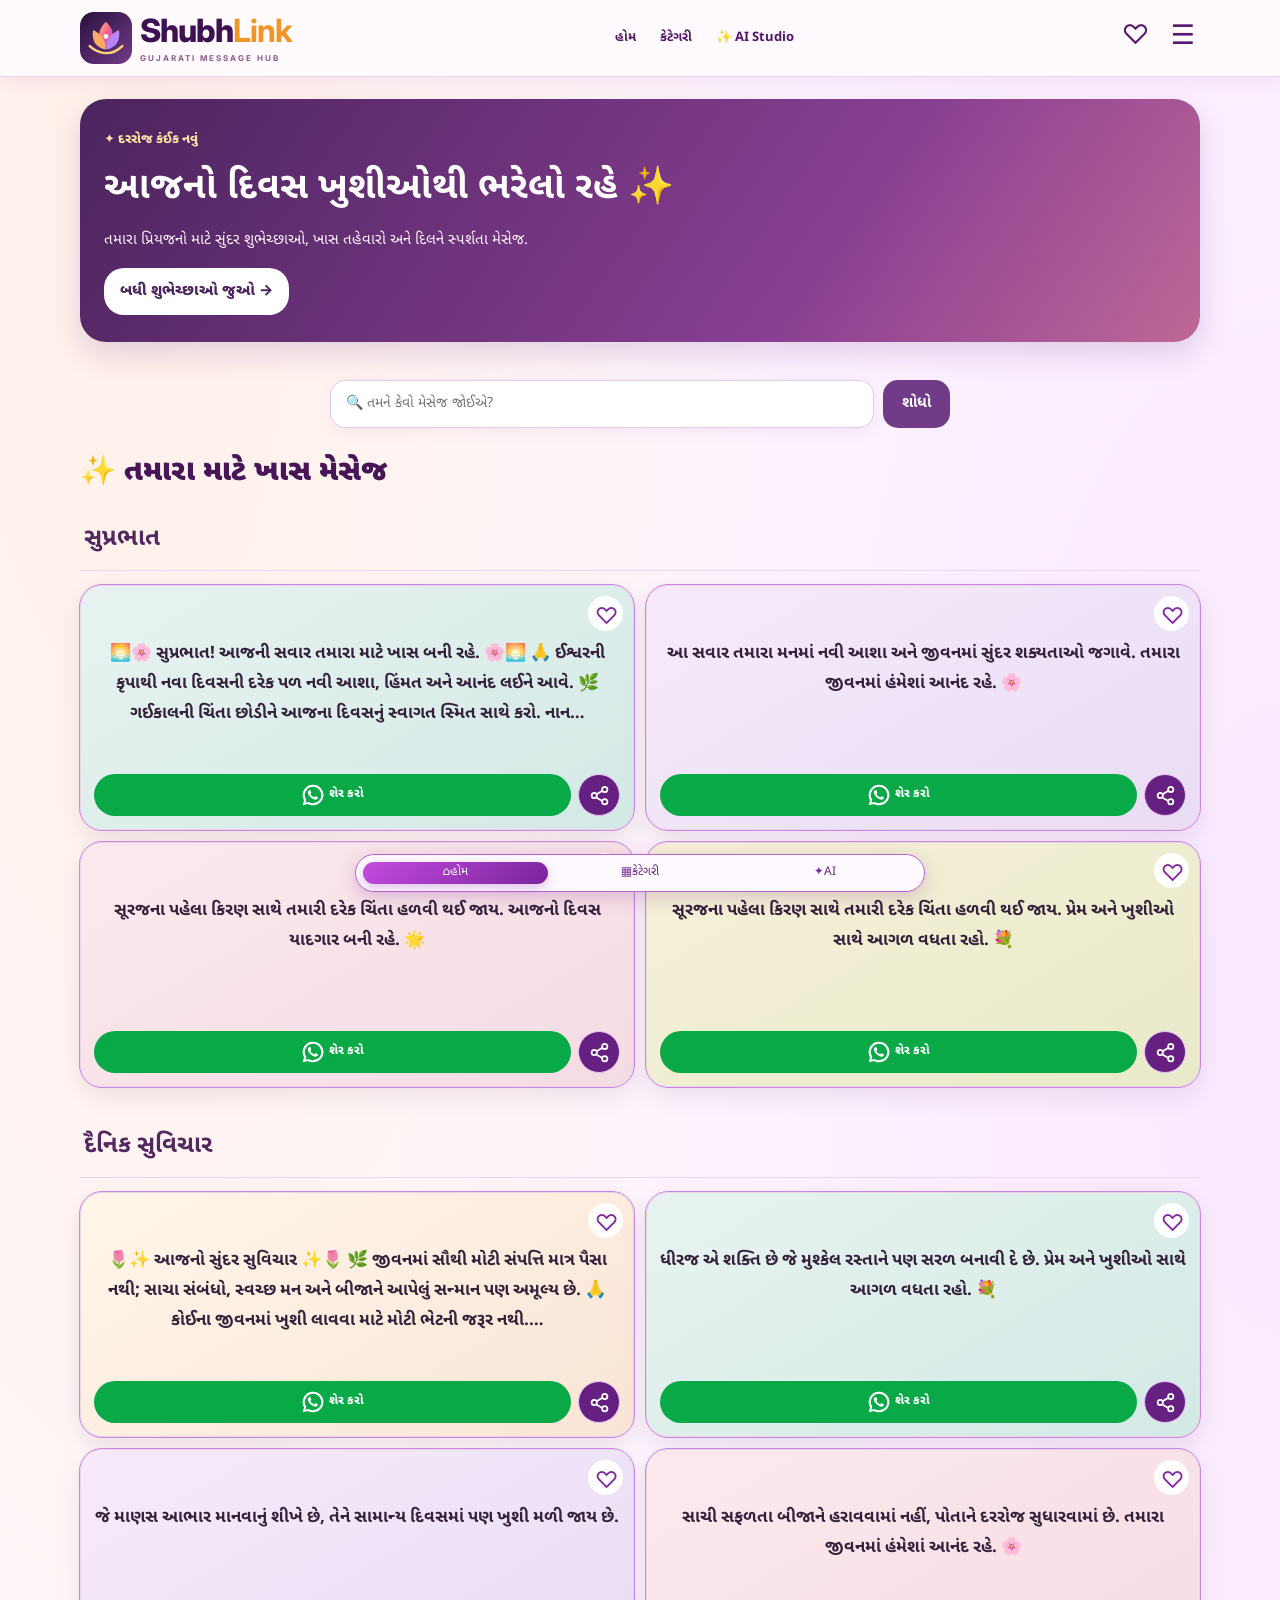
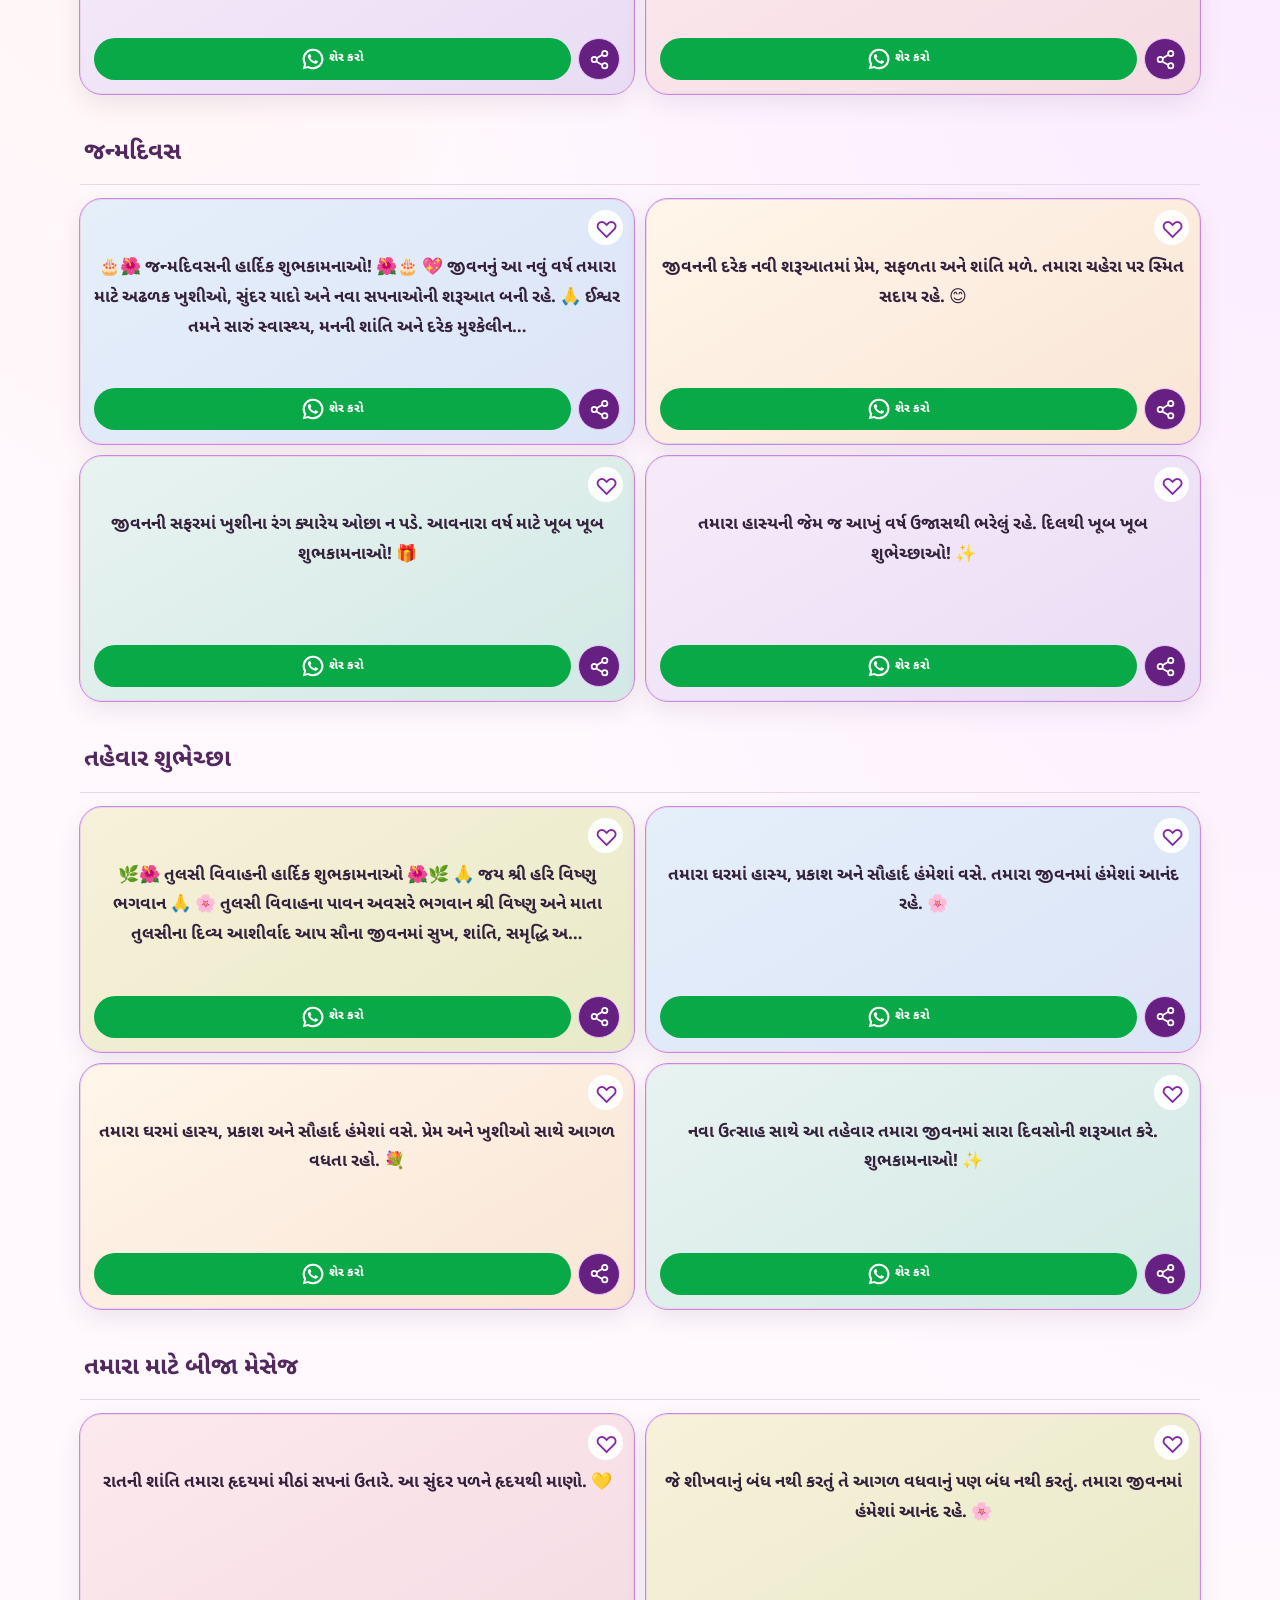
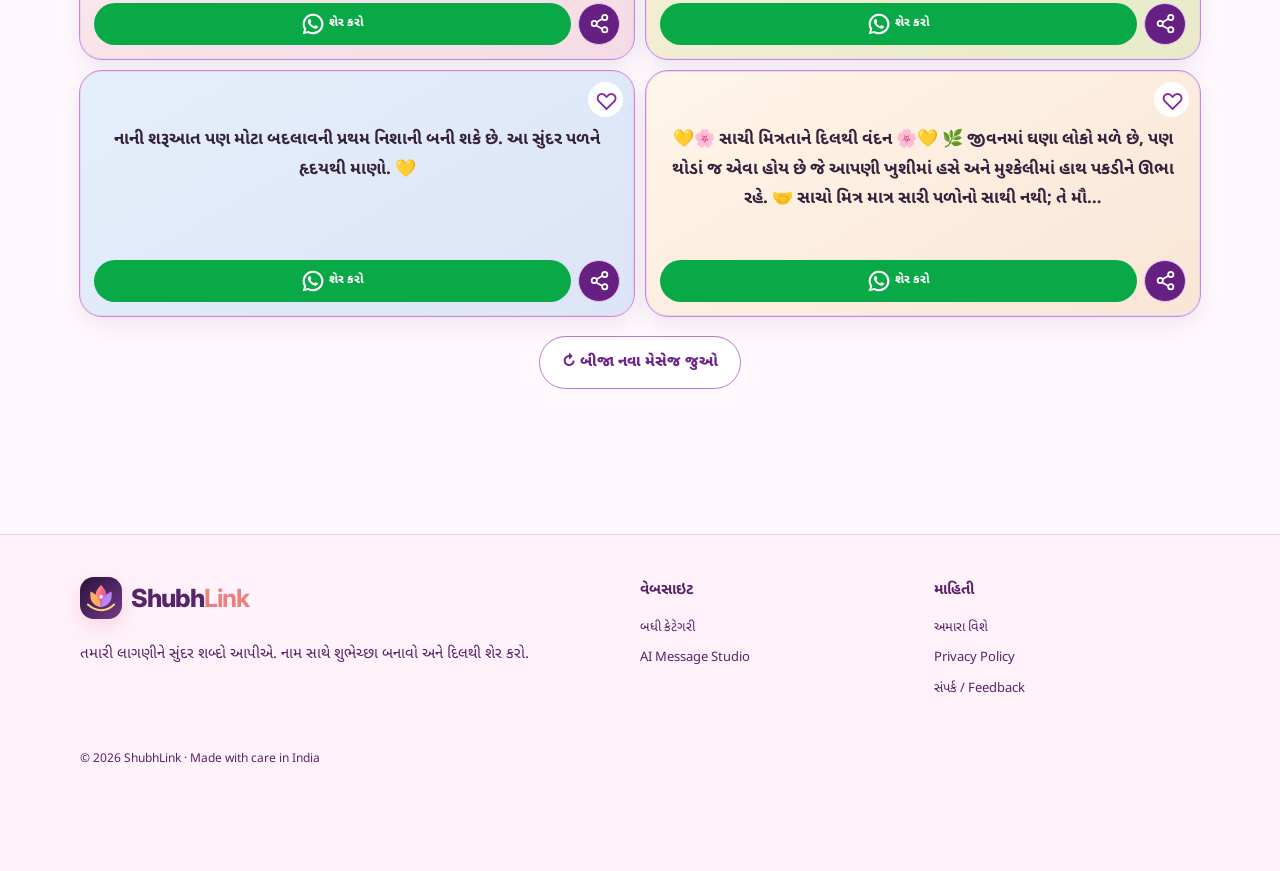
==== commit e2d3f4cf: "Refresh global menu with saved language preference" ====
--- a/index.html
+++ b/index.html
@@ -4,4 +4,4 @@
 <section class="shell home-welcome" aria-label="આજનું સ્વાગત"><span class="welcome-kicker">✦ દરરોજ કંઈક નવું</span><h1>આજનો દિવસ ખુશીઓથી ભરેલો રહે ✨</h1><p>તમારા પ્રિયજનો માટે સુંદર શુભેચ્છાઓ, ખાસ તહેવારો અને દિલને સ્પર્શતા મેસેજ.</p><a href="categories.html">બધી શુભેચ્છાઓ જુઓ →</a></section><section class="shell home-message-search" aria-label="મેસેજ શોધો"><form action="search.html" method="get" role="search"><input name="q" type="search" required maxlength="100" aria-label="કોઈપણ વિષયનો મેસેજ શોધો" placeholder="🔍 તમને કેવો મેસેજ જોઈએ?"><button type="submit">શોધો</button></form></section>
 <section class="shell section reference-featured"><div class="sectionhead"><h2>✨ તમારા માટે ખાસ મેસેજ</h2></div><div class="wishgrid" id="referenceCards"></div><button class="refresh-wishes" id="refreshHomeWishes" type="button">↻ બીજા નવા મેસેજ જુઓ</button></section>
 
-<script src="name-tools.js"></script><script src="share.js?v=3"></script><script src="data.js"></script><script src="daily-loader.js?v=2"></script><script src="premium-messages.js?v=1"></script><script src="backend-config.js"></script><script src="vendor/astronomy.browser.min.js"></script><script src="calendar.js"></script><script src="world-festivals.js"></script><script src="panchang.js"></script><script src="fresh.js"></script><script src="site.js"></script><script src="calendar-ui.js"></script></main><footer class="sitefoot"><div class="shell footgrid"><div><a class="brand" href="index.html"><img class="logomark" src="icon.svg" alt="" width="38" height="38"><span>Shubh<b>Link</b></span></a><p>તમારી લાગણીને સુંદર શબ્દો આપીએ. નામ સાથે શુભેચ્છા બનાવો અને દિલથી શેર કરો.</p></div><div><h4>વેબસાઇટ</h4><a href="categories.html">બધી કેટેગરી</a><a href="ai.html">AI Message Studio</a></div><div><h4>માહિતી</h4><a href="about.html">અમારા વિશે</a><a href="privacy.html">Privacy Policy</a><a href="contact.html">સંપર્ક / Feedback</a></div></div><div class="shell copyright">© 2026 ShubhLink · Made with care in India</div></footer><nav class="mobilebottom" aria-label="મુખ્ય મેનુ"><a href="index.html"><span>⌂</span>હોમ</a><a href="categories.html"><span>▦</span>કેટેગરી</a><a href="ai.html"><span>✦</span>AI</a></nav><script src="poster-art.js?v=1"></script><script src="poster-photos.js?v=2"></script><script src="ready-posters.js?v=5"></script><script src="reference-home.js?v=18"></script><script src="pwa.js?v=2"></script></body></html>+<script src="name-tools.js"></script><script src="share.js?v=3"></script><script src="data.js"></script><script src="daily-loader.js?v=2"></script><script src="premium-messages.js?v=1"></script><script src="backend-config.js"></script><script src="vendor/astronomy.browser.min.js"></script><script src="calendar.js"></script><script src="world-festivals.js"></script><script src="panchang.js"></script><script src="fresh.js"></script><script src="site.js"></script><script src="calendar-ui.js"></script></main><footer class="sitefoot"><div class="shell footgrid"><div><a class="brand" href="index.html"><img class="logomark" src="icon.svg" alt="" width="38" height="38"><span>Shubh<b>Link</b></span></a><p>તમારી લાગણીને સુંદર શબ્દો આપીએ. નામ સાથે શુભેચ્છા બનાવો અને દિલથી શેર કરો.</p></div><div><h4>વેબસાઇટ</h4><a href="categories.html">બધી કેટેગરી</a><a href="ai.html">AI Message Studio</a></div><div><h4>માહિતી</h4><a href="about.html">અમારા વિશે</a><a href="privacy.html">Privacy Policy</a><a href="contact.html">સંપર્ક / Feedback</a></div></div><div class="shell copyright">© 2026 ShubhLink · Made with care in India</div></footer><nav class="mobilebottom" aria-label="મુખ્ય મેનુ"><a href="index.html"><span>⌂</span>હોમ</a><a href="categories.html"><span>▦</span>કેટેગરી</a><a href="ai.html"><span>✦</span>AI</a></nav><script src="poster-art.js?v=1"></script><script src="poster-photos.js?v=2"></script><script src="ready-posters.js?v=5"></script><script src="reference-home.js?v=20"></script><script src="pwa.js?v=2"></script></body></html>
